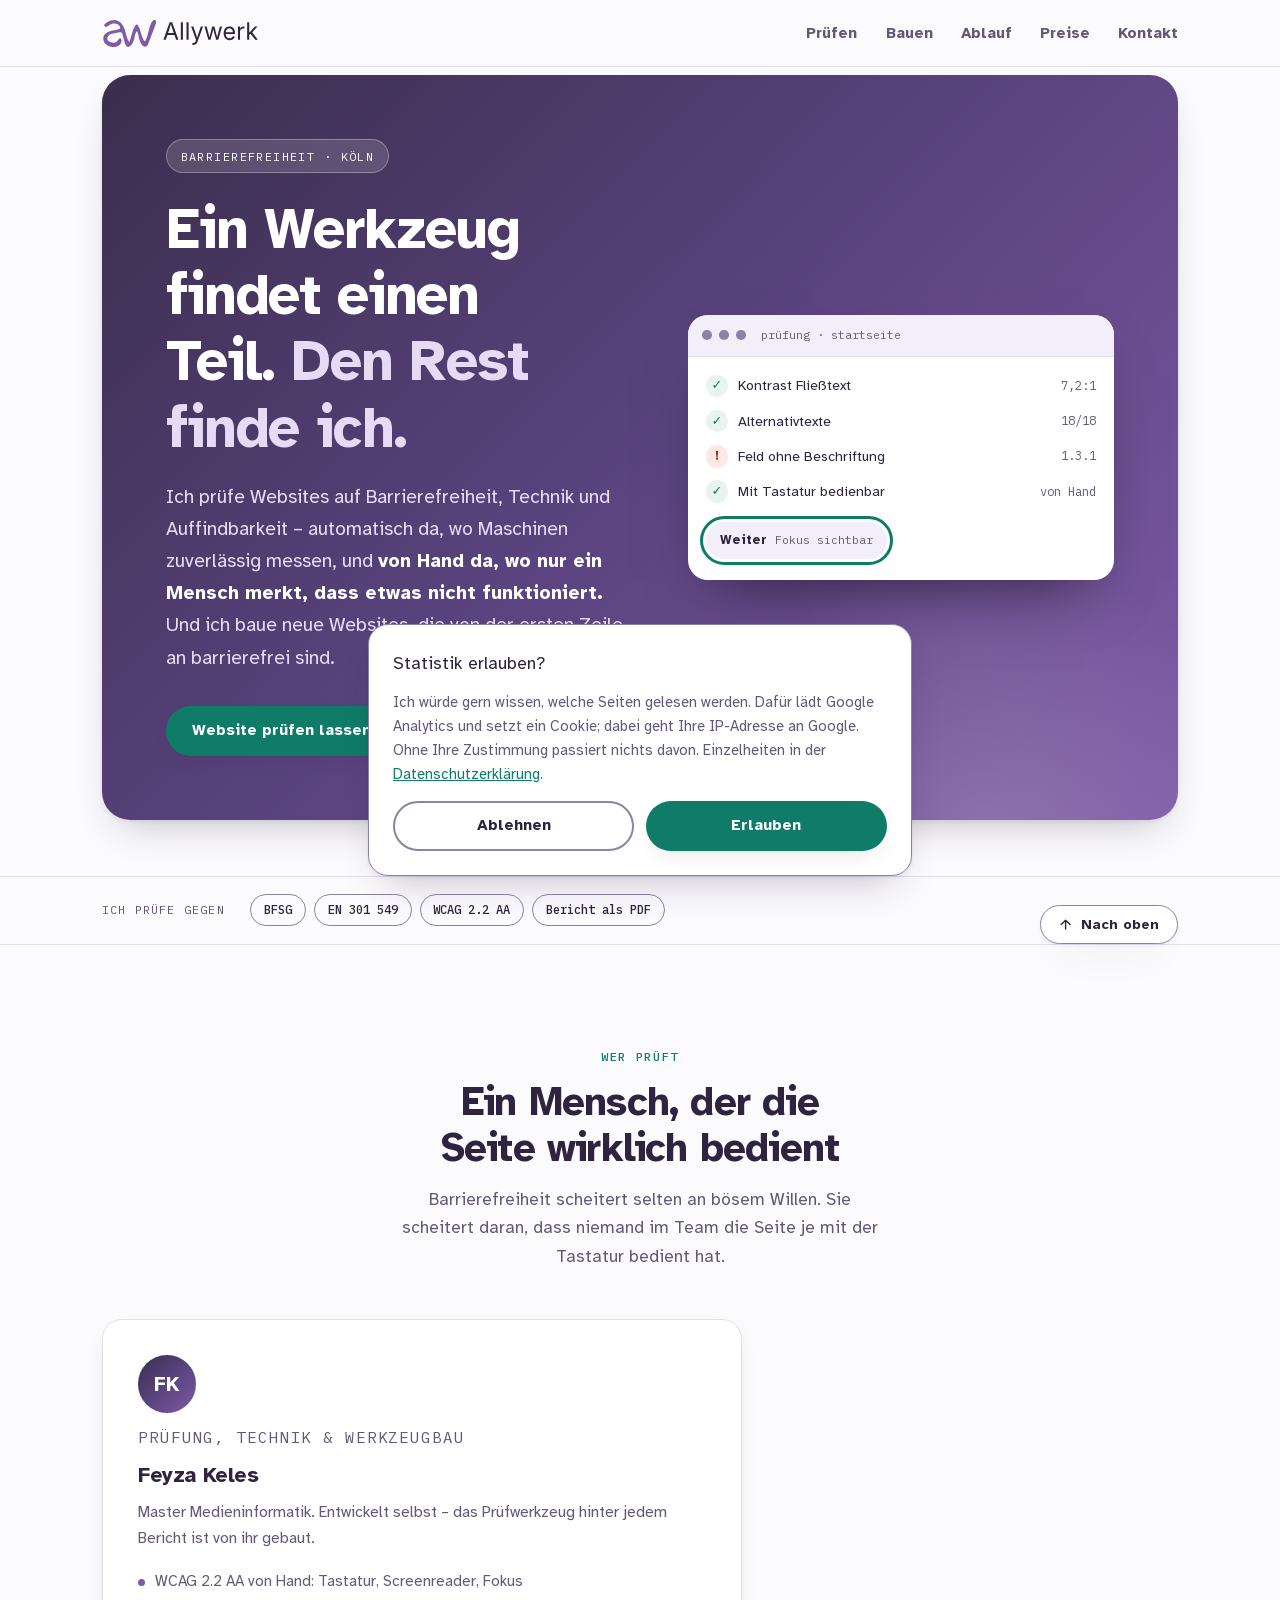
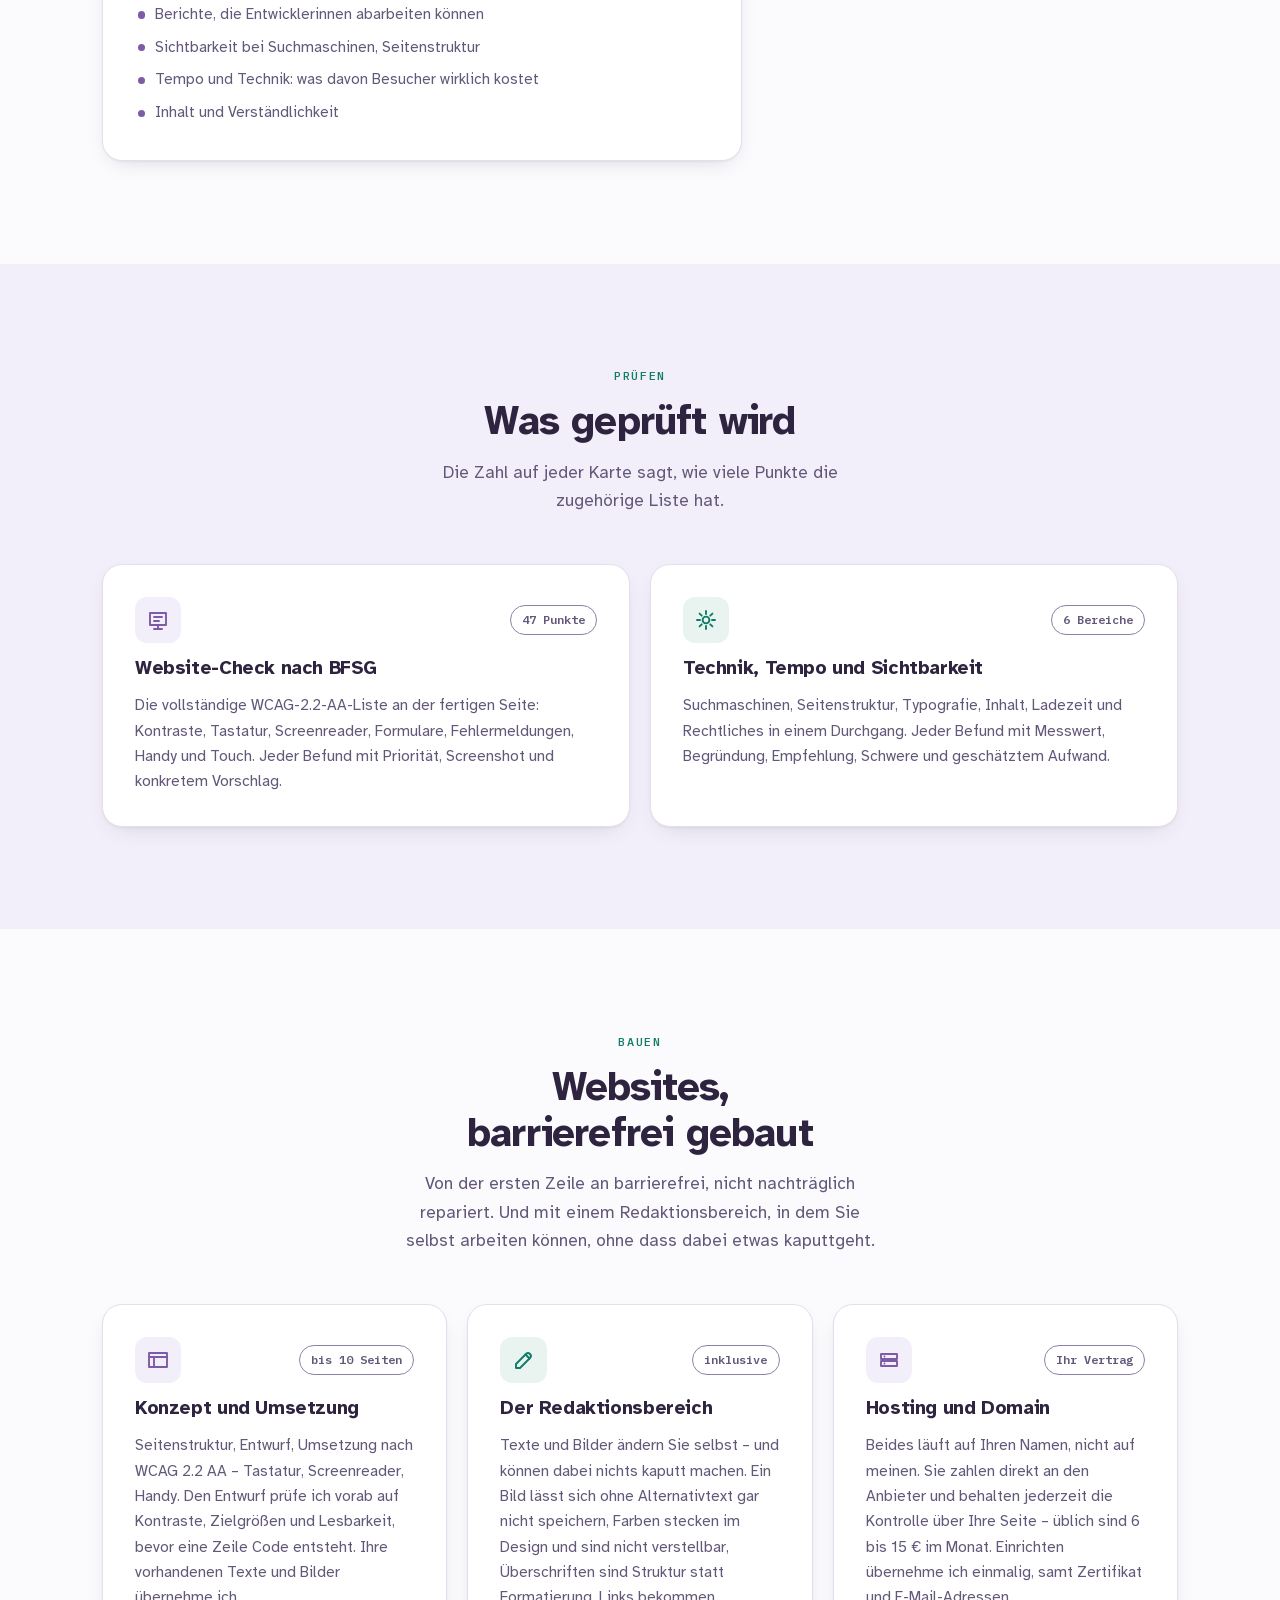
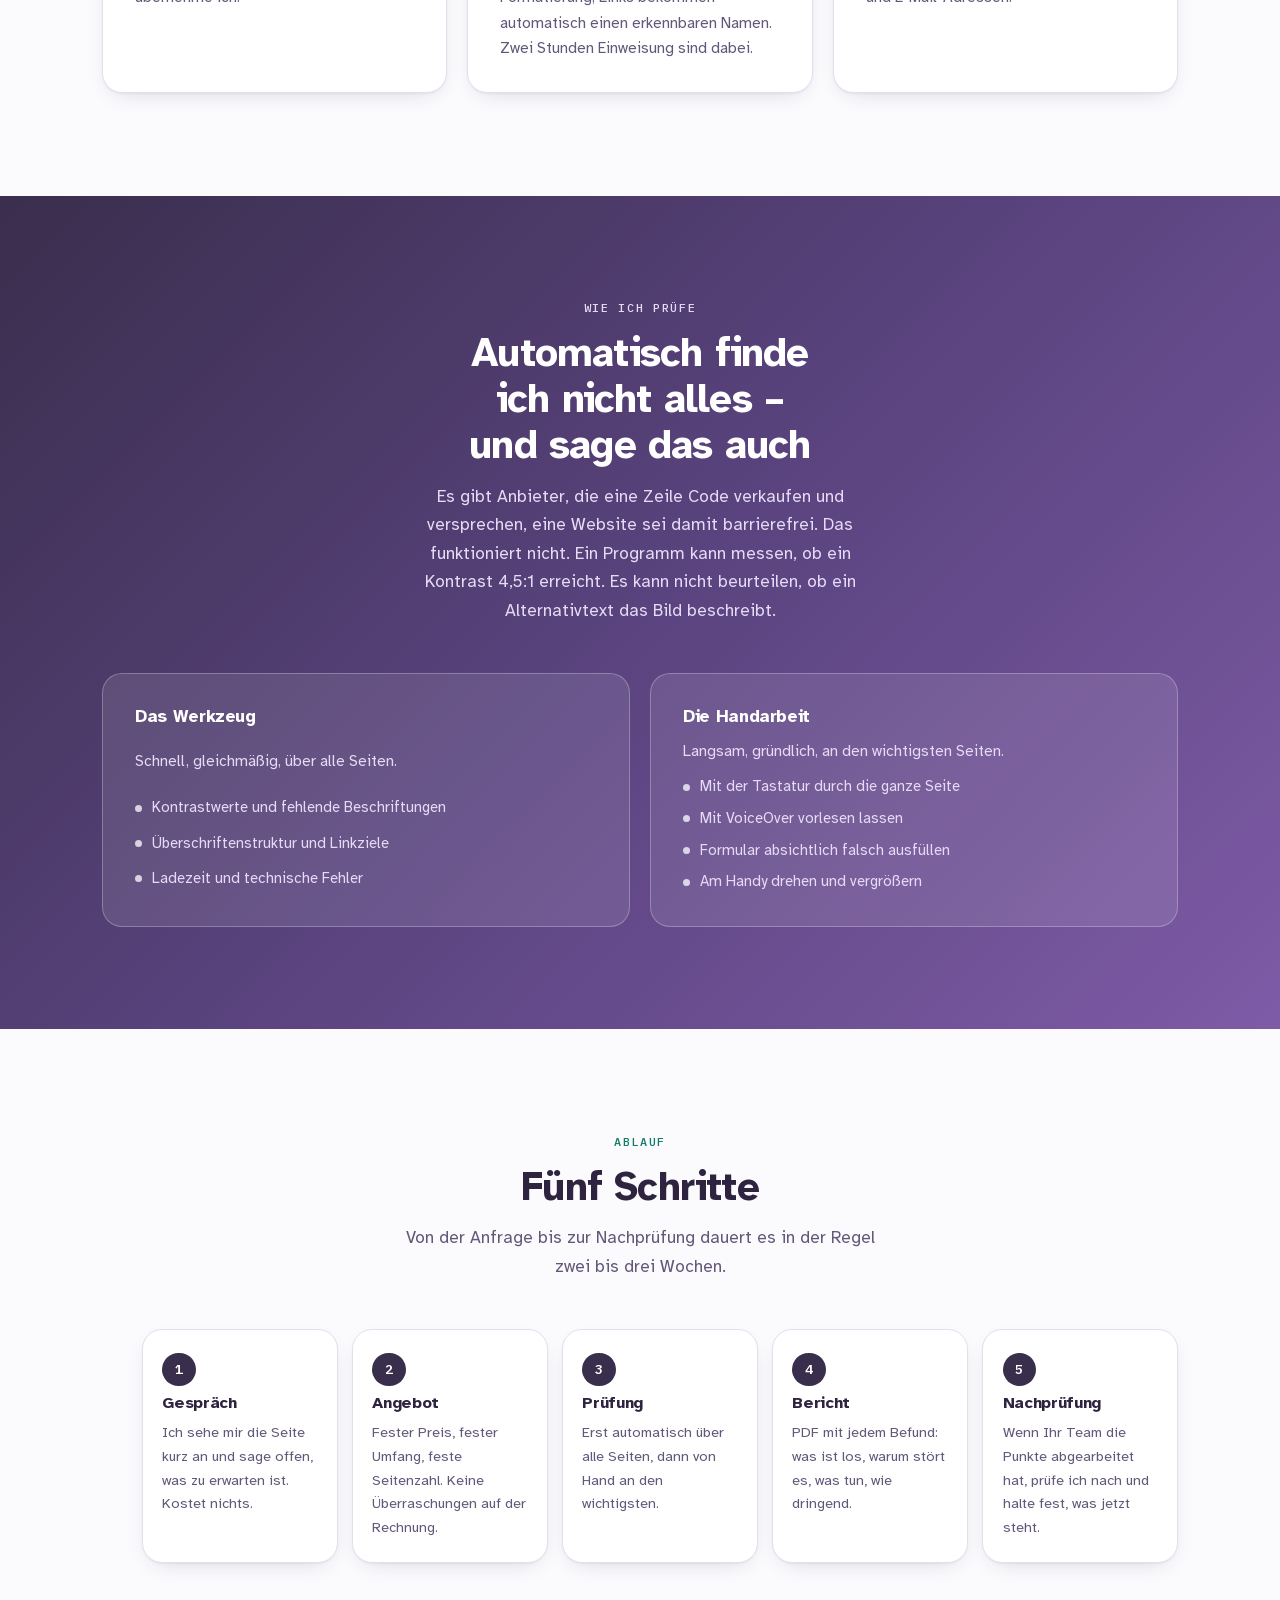
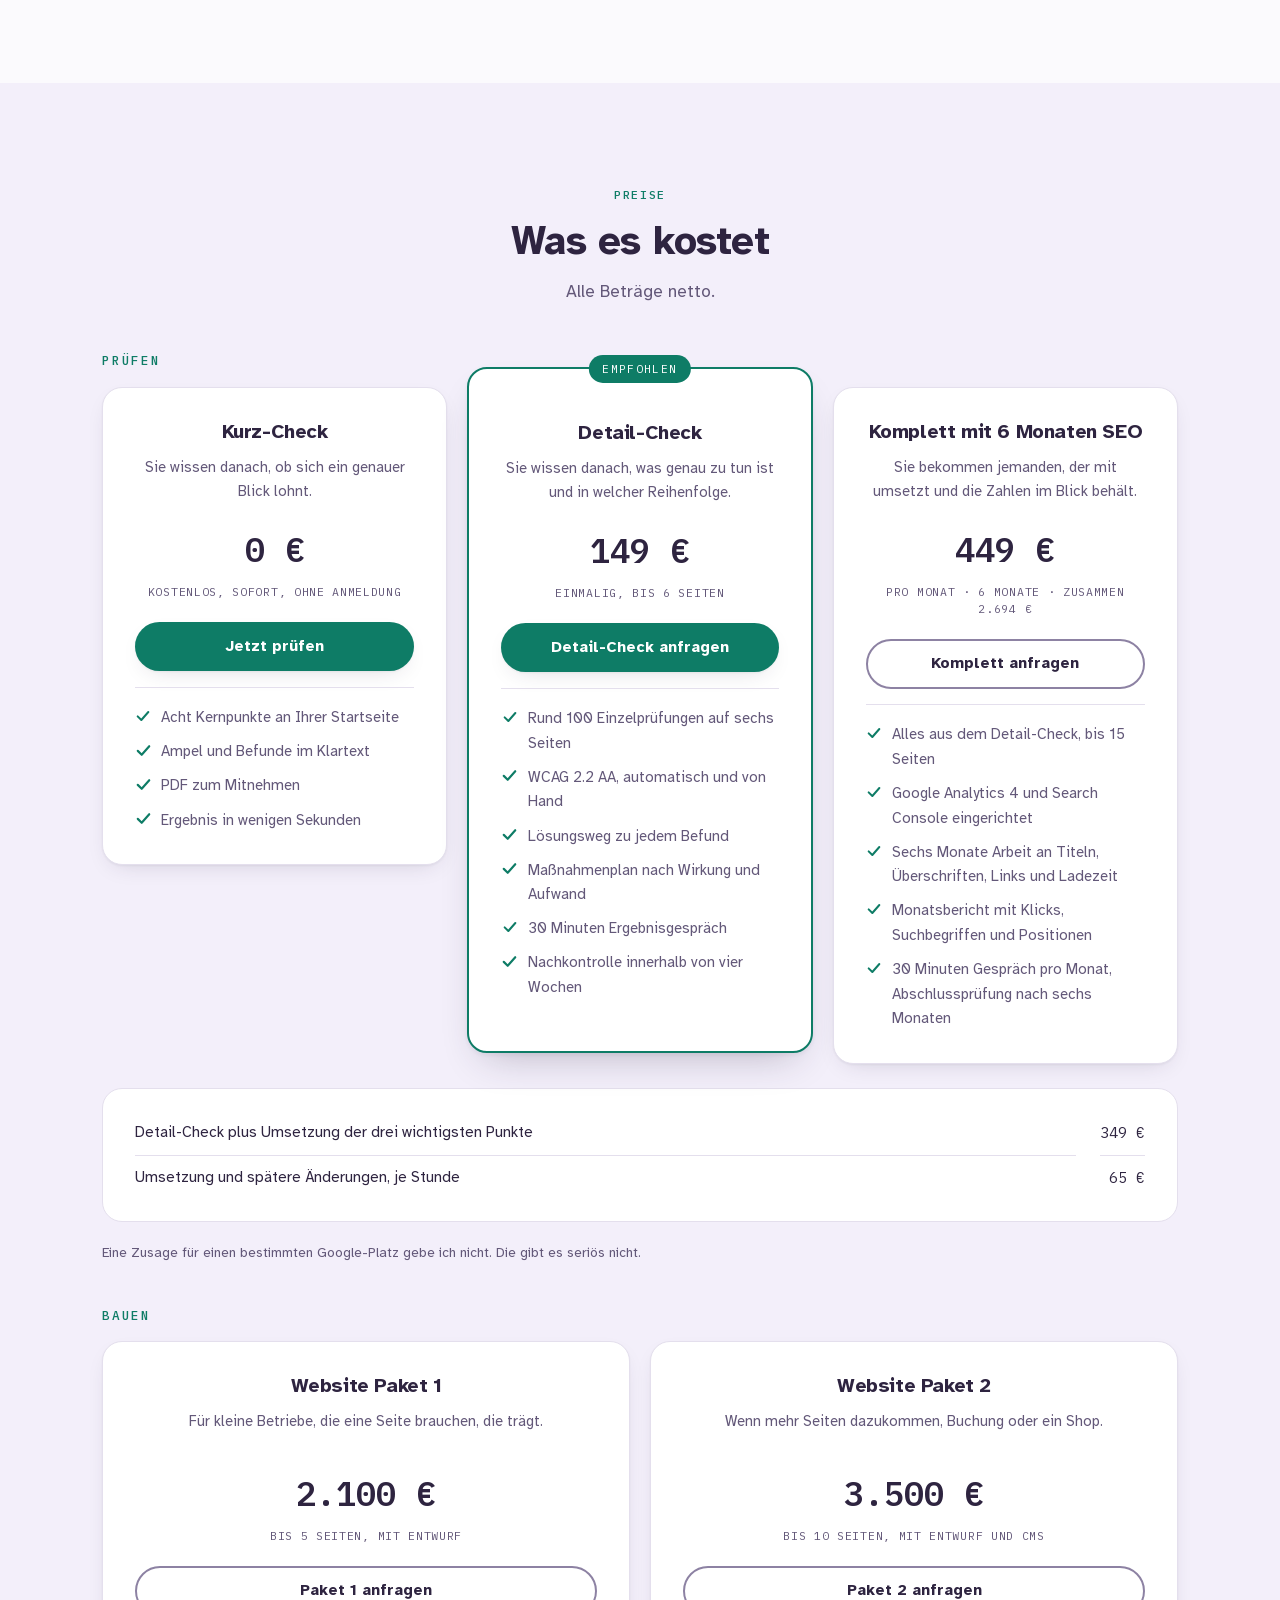
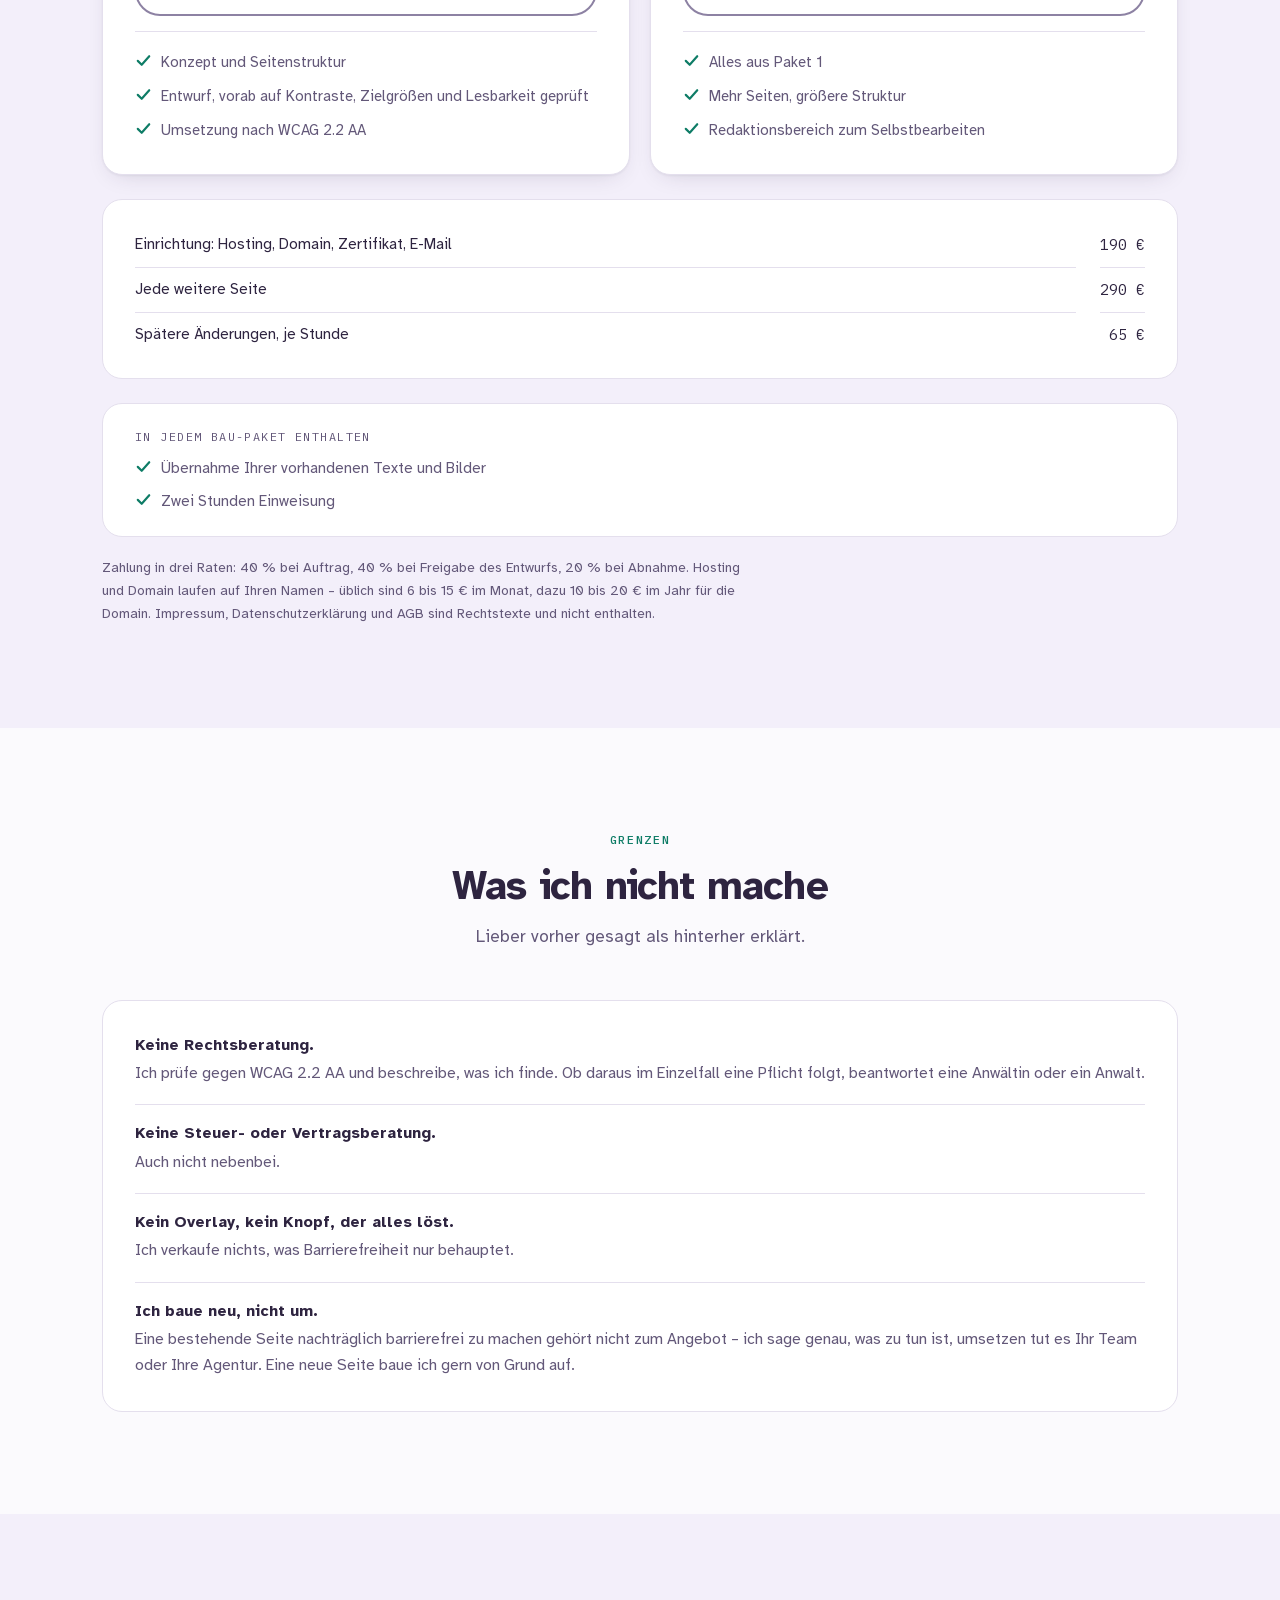
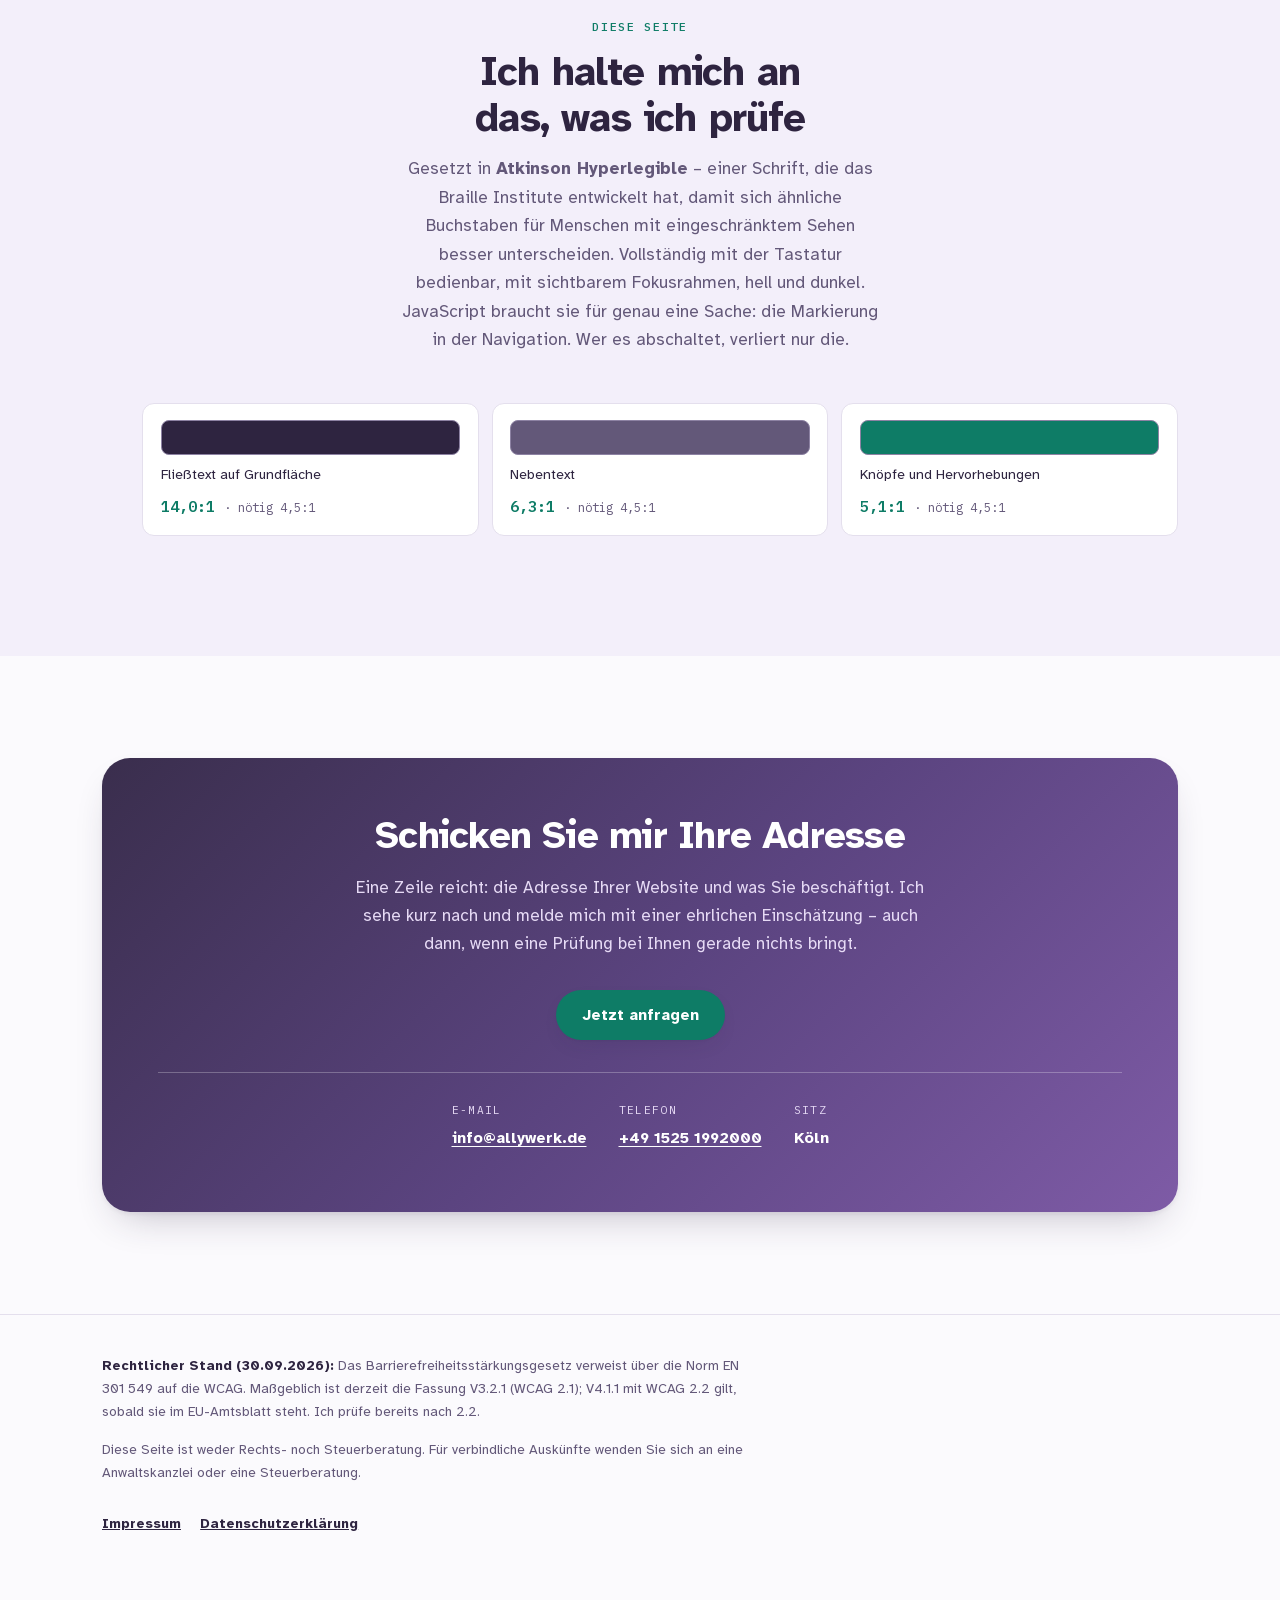
==== index.html @ 2379fcb4 "Preiskarten nach Vorlage, Kurzcheck in die Preisliste Nach Feyzas Vorlage (Storyblok): - ein Knopf i" ====
<!doctype html>
<html lang="de">
<head>
<meta charset="utf-8">
<meta name="viewport" content="width=device-width, initial-scale=1">
<title>Allywerk</title>
<meta name="description" content="Barrierefreiheit, Technik und Auffindbarkeit von Websites – automatisch gemessen und von Hand nachgesehen. Köln.">
<link rel="icon" href="img/favicon.svg">
<link rel="stylesheet" href="css/stil.css">
<!-- Kein Tracking-Schnipsel hier einfügen. Der Tag Manager läuft über
     js/statistik.js und wird erst nach Einwilligung geladen (§ 25 TDDDG).
     Fest im <head> setzt er ungefragt Cookies. Siehe README. -->
</head>
<body>
<a class="springen" href="#inhalt">Zum Inhalt springen</a>

<div class="statistik" id="statistik-banner" role="region" aria-labelledby="statistik-titel" hidden>
  <div class="statistik__kasten">
    <p class="statistik__titel" id="statistik-titel">Statistik erlauben?</p>
    <p class="statistik__text" id="statistik-text">Ich würde gern wissen, welche Seiten gelesen werden. Dafür lädt Google Analytics und setzt ein Cookie; dabei geht Ihre IP-Adresse an Google. Ohne Ihre Zustimmung passiert nichts davon. Einzelheiten in der <a href="datenschutz.html">Datenschutzerklärung</a>.</p>
    <div class="statistik__knoepfe">
      <button class="knopf knopf--rand" type="button" data-statistik="nein">Ablehnen</button>
      <button class="knopf knopf--voll" type="button" data-statistik="ja">Erlauben</button>
    </div>
  </div>
</div>

<div id="seitenanfang" tabindex="-1"></div>

<header class="kopf">
  <div class="bahn">
    <button class="menue-knopf" type="button" aria-expanded="false" aria-controls="schublade" hidden>
      <span class="menue-knopf__striche" aria-hidden="true"><span></span><span></span><span></span></span>
      <span class="nur-sr">Menü öffnen</span>
    </button>
    <a class="logo-link" href="#seitenanfang"><svg class="logo" aria-hidden="true" focusable="false" xmlns="http://www.w3.org/2000/svg" viewBox="125 112 955 168">
  <path class="lw" d="M496.35,238.07l37.47-106.62h15.24l37.96,106.62h-13.85l-21.89-63.25c-1.34-3.91-2.9-8.79-4.67-14.63-1.78-5.84-3.94-13.3-6.48-22.36h2.49c-2.49,9.16-4.65,16.71-6.48,22.65-1.82,5.94-3.34,10.72-4.54,14.35l-21.26,63.25h-13.99ZM515.19,208.3v-11.88h52.99v11.88h-52.99Z"/>
  <path class="lw" d="M614.03,131.45v106.62h-12.47v-106.62h12.47Z"/>
  <path class="lw" d="M648.38,131.45v106.62h-12.47v-106.62h12.47Z"/>
  <path class="lw" d="M669.72,267.05l3.19-11.16,1.32.36c2.54.67,4.85.85,6.93.54,2.08-.31,3.95-1.37,5.61-3.19s3.12-4.63,4.36-8.44l2.22-6.65-29.58-80.43h13.65l16.48,47.44c1.75,4.96,3.23,9.87,4.43,14.74,1.2,4.86,2.47,9.59,3.81,14.17h-4.57c1.34-4.58,2.62-9.31,3.84-14.2,1.22-4.89,2.69-9.79,4.4-14.7l16.62-47.44h13.58l-34.01,91.95c-1.57,4.25-3.45,7.74-5.65,10.48-2.19,2.74-4.75,4.77-7.65,6.08-2.91,1.31-6.19,1.97-9.84,1.97-2.22,0-4.13-.17-5.75-.5s-2.75-.67-3.39-1Z"/>
  <path class="lw" d="M768.07,238.07l-23.48-80h13.23l9.42,34.92c1.29,4.77,2.68,10.17,4.16,16.21,1.48,6.04,2.93,12.87,4.36,20.5h-2.15c1.39-7.3,2.79-13.98,4.23-20.03,1.43-6.06,2.82-11.62,4.16-16.67l9.28-34.92h13.3l9.14,34.92c1.29,4.92,2.64,10.39,4.05,16.42,1.41,6.04,2.81,12.8,4.19,20.29h-2.22c1.48-7.39,2.95-14.11,4.4-20.14,1.45-6.04,2.85-11.56,4.19-16.57l9.42-34.92h13.23l-23.48,80h-12.4l-10.04-36.21c-1.02-3.67-2.01-7.42-2.98-11.23-.97-3.82-1.92-7.73-2.84-11.74-.92-4.01-1.87-8.09-2.84-12.24h2.77c-.92,4.1-1.86,8.17-2.8,12.2-.95,4.03-1.91,7.98-2.88,11.84-.97,3.86-1.96,7.58-2.98,11.16l-10.04,36.21h-12.4Z"/>
  <path class="lw" d="M896.77,239.79c-7.48,0-13.93-1.72-19.36-5.15-5.43-3.44-9.6-8.23-12.54-14.38-2.93-6.15-4.4-13.33-4.4-21.54s1.43-15.43,4.29-21.68c2.86-6.25,6.91-11.14,12.16-14.67,5.24-3.53,11.37-5.3,18.39-5.3,4.11,0,8.16.7,12.16,2.11,3.99,1.41,7.62,3.67,10.87,6.8,3.25,3.13,5.85,7.24,7.79,12.34,1.94,5.1,2.91,11.35,2.91,18.75v5.37h-60.12v-10.88h53.4l-5.82,4.01c0-5.25-.8-9.91-2.39-13.99-1.59-4.08-3.96-7.27-7.1-9.59-3.14-2.31-7.04-3.47-11.71-3.47s-8.66,1.18-11.98,3.54c-3.32,2.36-5.87,5.44-7.62,9.23-1.75,3.79-2.63,7.86-2.63,12.2v7.23c0,5.91.99,10.94,2.98,15.06,1.98,4.13,4.77,7.25,8.35,9.37,3.58,2.12,7.72,3.19,12.43,3.19,3.05,0,5.82-.45,8.31-1.36,2.49-.91,4.64-2.28,6.44-4.12,1.8-1.83,3.19-4.11,4.16-6.83l12.05,3.43c-1.2,4.01-3.23,7.54-6.1,10.59-2.86,3.05-6.41,5.44-10.63,7.16-4.22,1.72-8.99,2.58-14.3,2.58Z"/>
  <path class="lw" d="M946.92,238.07v-80h12.05v12.31h.83c1.43-4.05,3.98-7.31,7.65-9.77,3.67-2.46,7.81-3.69,12.43-3.69.92,0,2.02.02,3.29.07,1.27.05,2.27.1,3.01.14v12.95c-.37-.1-1.29-.24-2.77-.43s-3.05-.29-4.71-.29c-3.7,0-7.01.8-9.94,2.4-2.93,1.6-5.23,3.79-6.89,6.58-1.66,2.79-2.49,6-2.49,9.62v50.09h-12.47Z"/>
  <path class="lw" d="M1002.54,238.07v-106.62h12.47v106.62h-12.47ZM1014.24,209.3v-15.96h2.29l33.11-35.28h15.45l-35.81,37.99h-1.39l-13.64,13.24ZM1051.51,238.07l-29.64-39.14,8.86-9.09,36.78,48.23h-16Z"/>
  <path class="lm" d="M138.51,152.42c-4.85-12.43,33.41-28.76,40.58-30.85,14.16-4.14,29.84-4.16,43.31,1.88,21.78,9.76,34.09,33.11,41.19,55.9,7.1,22.79,10.82,47.04,22.89,67.63.64,1.09,1.48,2.29,2.75,2.4,1.79.16,2.87-1.88,3.44-3.58,10.47-31.04,15.41-64.49,32.55-92.4,2.76-4.49,7.65-9.38,12.46-7.23,1.89.85,3.17,2.63,4.29,4.37,17.55,27.31,18.22,62.69,34.89,90.54,1.22,2.03,2.8,4.21,5.15,4.52,3.24.44,5.65-2.83,7.15-5.73,17.16-33.19,17.23-73.19,34.4-106.38,2.56-4.94,5.66-9.88,10.43-12.76,4.77-2.87,11.58-3.02,15.4,1.03,4.82,5.12,2.64,13.37.18,19.96-14.57,38.93-29.14,77.85-43.71,116.78-3.2,8.56-7.6,18.24-16.45,20.52-8.16,2.1-16.42-3.3-21.94-9.67-18.62-21.5-18.47-53.02-28.69-79.56-.58-1.49-1.41-3.18-2.99-3.49-2.04-.41-3.62,1.73-4.53,3.6-6.85,14.15-9,30.03-12.84,45.28-3.83,15.25-9.98,30.85-22.37,40.53-5.21,4.06-12.3,6.94-18.36,4.32-4.1-1.78-6.83-5.69-9-9.59-11.21-20.13-13.08-43.96-19.73-66.01-1.09-3.61-2.42-7.35-5.26-9.82-5.73-5-13.87-2.58-20.38-.84-10.39,2.78-20.86,4.15-31.39,6.12-9.17,1.72-18.45,4.61-25.49,10.74-7.03,6.13-11.32,16.13-8.55,25.03,2.75,8.83,11.47,14.45,20.21,17.5,10.83,3.78,23.63,4.49,33.08-1.99,7.15-4.9,11.26-13.06,17.14-19.44,1.2-1.3,2.54-2.57,4.23-3.06,4.72-1.39,8.84,3.77,10.03,8.54,2.87,11.54-2.5,24.11-11.5,31.88-9,7.77-21.04,11.27-32.91,12.08-18.62,1.27-38.25-4.12-51.47-17.29s-18.54-34.7-10.2-51.39c7.57-15.14,24.16-23.64,40.53-27.91,16.37-4.27,33.54-5.35,49.55-10.83,2.22-.76,4.51-1.66,6.07-3.41,3.7-4.14,1.73-10.79-1.49-15.31-6.6-9.27-17.6-15.05-28.94-16.08-11.34-1.02-22.88,2.51-32.23,9-4.27,2.97-8.16,6.56-12.86,8.8-4.7,2.24-10.61,2.89-14.89-.06-1.95-1.35-3.15-2.78-3.74-4.27Z"/>
</svg><span class="nur-sr">Allywerk – zur Startseite</span></a>
    <nav id="schublade" class="schublade" aria-label="Hauptbereiche">
      <div class="schublade__kopf">
        <span class="schublade__marke">Allywerk</span>
        <button class="schublade__zu" type="button">
          <svg viewBox="0 0 24 24" aria-hidden="true"><path d="m6 6 12 12M18 6 6 18"/></svg>
          <span class="nur-sr">Menü schließen</span>
        </button>
      </div>
      <div class="schublade__rollen">
        <ul>
          <li><a href="#leistungen"><span class="schublade__icon" aria-hidden="true"><svg viewBox="0 0 24 24"><circle cx="10.5" cy="10.5" r="6.5"/><path d="M15.2 15.2 21 21"/></svg></span>Prüfen</a></li>
          <li><a href="#bauen"><span class="schublade__icon" aria-hidden="true"><svg viewBox="0 0 24 24"><path d="M3 20h18M5 20V9l7-5 7 5v11"/><path d="M10 20v-6h4v6"/></svg></span>Bauen</a></li>
          <li><a href="#ablauf"><span class="schublade__icon" aria-hidden="true"><svg viewBox="0 0 24 24"><path d="M4 7h10M4 12h16M4 17h7"/><circle cx="18.5" cy="7" r="1.6"/><circle cx="14.5" cy="17" r="1.6"/></svg></span>Ablauf</a></li>
          <li><a href="#preise"><span class="schublade__icon" aria-hidden="true"><svg viewBox="0 0 24 24"><path d="M3.5 12.6V5a1.5 1.5 0 0 1 1.5-1.5h7.6L21 12l-8.4 8.4z"/><circle cx="8" cy="8" r="1.4"/></svg></span>Preise</a></li>
          <li><a href="#kontakt"><span class="schublade__icon" aria-hidden="true"><svg viewBox="0 0 24 24"><path d="M3.5 6.5h17v11h-17z"/><path d="m3.5 7 8.5 6 8.5-6"/></svg></span>Kontakt</a></li>
        </ul>
      </div>
    </nav>
  </div>
  <div class="schublade__schleier" hidden></div>
</header>

<main id="inhalt">

  <section class="hero">
    <div class="bahn">
      <div class="hero__tafel">
        <div class="hero__raster">
          <div>
            <p class="hero__augen">Barrierefreiheit · Köln</p>
            <h1>Ein Werkzeug findet einen Teil. <span>Den Rest finde ich.</span></h1>
            <p class="hero__lead">Ich prüfe Websites auf Barrierefreiheit, Technik und Auffindbarkeit – automatisch da, wo Maschinen zuverlässig messen, und <strong>von Hand da, wo nur ein Mensch merkt, dass etwas nicht funktioniert.</strong> Und ich baue neue Websites, die von der ersten Zeile an barrierefrei sind.</p>
            <div class="hero__knoepfe">
              <a class="knopf knopf--voll" href="#kontakt">Website prüfen lassen</a>
              <a class="knopf knopf--hell" href="#leistungen">Was ich prüfe</a>
            </div>
          </div>

          <div class="fenster" role="img" aria-label="Beispiel aus einem Prüfbericht: Kontrast 7,2 zu 1 erfüllt, Alternativtexte vollständig, Formularfeld ohne Beschriftung nicht erfüllt, Fokusrahmen sichtbar.">
            <div class="fenster__leiste" aria-hidden="true">
              <span class="fenster__punkt"></span>
              <span class="fenster__punkt"></span>
              <span class="fenster__punkt"></span>
              <span class="fenster__adresse">prüfung · startseite</span>
            </div>
            <div class="fenster__inhalt" aria-hidden="true">
              <p class="zeile zeile--ok"><span class="zeile__symbol">✓</span> Kontrast Fließtext <span class="zeile__wert">7,2:1</span></p>
              <p class="zeile zeile--ok"><span class="zeile__symbol">✓</span> Alternativtexte <span class="zeile__wert">18/18</span></p>
              <p class="zeile zeile--fehler"><span class="zeile__symbol">!</span> Feld ohne Beschriftung <span class="zeile__wert">1.3.1</span></p>
              <p class="zeile zeile--ok"><span class="zeile__symbol">✓</span> Mit Tastatur bedienbar <span class="zeile__wert">von Hand</span></p>
              <span class="fokusprobe">Weiter <small>Fokus sichtbar</small></span>
            </div>
          </div>
        </div>
      </div>
    </div>
  </section>

  <div class="normen">
    <div class="bahn">
      <p>Ich prüfe gegen</p>
      <ul>
        <li>BFSG</li>
        <li>EN 301 549</li>
        <li>WCAG 2.2 AA</li>
        <li>Bericht als PDF</li>
      </ul>
    </div>
  </div>

  <div class="spaet">

  <section class="abschnitt" aria-labelledby="t-wir">
    <div class="bahn">
      <div class="kopfzeile kopfzeile--mitte">
        <span class="augenbraue">Wer prüft</span>
        <h2 id="t-wir">Ein Mensch, der die Seite wirklich bedient</h2>
        <p>Barrierefreiheit scheitert selten an bösem Willen. Sie scheitert daran, dass niemand im Team die Seite je mit der Tastatur bedient hat.</p>
      </div>
      <div class="personen personen--eine">
        <article class="person">
          <span class="person__kreis" aria-hidden="true">FK</span>
          <p class="person__rolle">Prüfung, Technik &amp; Werkzeugbau</p>
          <h3>Feyza Keles</h3>
          <p>Master Medieninformatik. Entwickelt selbst – das Prüfwerkzeug hinter jedem Bericht ist von ihr gebaut.</p>
          <ul>
            <li>WCAG 2.2 AA von Hand: Tastatur, Screenreader, Fokus</li>
            <li>Berichte, die Entwicklerinnen abarbeiten können</li>
            <li>Sichtbarkeit bei Suchmaschinen, Seitenstruktur</li>
            <li>Tempo und Technik: was davon Besucher wirklich kostet</li>
            <li>Inhalt und Verständlichkeit</li>
          </ul>
        </article>
      </div>
    </div>
  </section>

  <section class="abschnitt abschnitt--tint" id="leistungen" aria-labelledby="t-leistungen">
    <div class="bahn">
      <div class="kopfzeile kopfzeile--mitte">
        <span class="augenbraue">Prüfen</span>
        <h2 id="t-leistungen">Was geprüft wird</h2>
        <p>Die Zahl auf jeder Karte sagt, wie viele Punkte die zugehörige Liste hat.</p>
      </div>
      <div class="leistungen leistungen--zwei">

        <article class="leistung">
          <div class="leistung__kopf">
            <span class="leistung__icon" aria-hidden="true"><svg viewBox="0 0 24 24"><path d="M4 5h16v12H4z"/><path d="M8 21h8M12 17v4"/><path d="M8 9h8M8 13h5"/></svg></span>
            <span class="leistung__zahl">47 Punkte</span>
          </div>
          <h3>Website-Check nach BFSG</h3>
          <p>Die vollständige WCAG-2.2-AA-Liste an der fertigen Seite: Kontraste, Tastatur, Screenreader, Formulare, Fehlermeldungen, Handy und Touch. Jeder Befund mit Priorität, Screenshot und konkretem Vorschlag.</p>
        </article>

        <article class="leistung leistung--mint">
          <div class="leistung__kopf">
            <span class="leistung__icon" aria-hidden="true"><svg viewBox="0 0 24 24"><path d="M12 3v3M12 18v3M3 12h3M18 12h3M5.6 5.6l2.1 2.1M16.3 16.3l2.1 2.1M18.4 5.6l-2.1 2.1M7.7 16.3l-2.1 2.1"/><circle cx="12" cy="12" r="3.4"/></svg></span>
            <span class="leistung__zahl">6 Bereiche</span>
          </div>
          <h3>Technik, Tempo und Sichtbarkeit</h3>
          <p>Suchmaschinen, Seitenstruktur, Typografie, Inhalt, Ladezeit und Rechtliches in einem Durchgang. Jeder Befund mit Messwert, Begründung, Empfehlung, Schwere und geschätztem Aufwand.</p>
        </article>

      </div>
    </div>
  </section>

  <section class="abschnitt" id="bauen" aria-labelledby="t-bauen">
    <div class="bahn">
      <div class="kopfzeile kopfzeile--mitte">
        <span class="augenbraue">Bauen</span>
        <h2 id="t-bauen">Websites, barrierefrei gebaut</h2>
        <p>Von der ersten Zeile an barrierefrei, nicht nachträglich repariert. Und mit einem Redaktionsbereich, in dem Sie selbst arbeiten können, ohne dass dabei etwas kaputtgeht.</p>
      </div>
      <div class="leistungen">

        <article class="leistung">
          <div class="leistung__kopf">
            <span class="leistung__icon" aria-hidden="true"><svg viewBox="0 0 24 24"><path d="M3 5h18v14H3z"/><path d="M3 9h18M8 9v10"/></svg></span>
            <span class="leistung__zahl">bis 10 Seiten</span>
          </div>
          <h3>Konzept und Umsetzung</h3>
          <p>Seitenstruktur, Entwurf, Umsetzung nach WCAG 2.2 AA – Tastatur, Screenreader, Handy. Den Entwurf prüfe ich vorab auf Kontraste, Zielgrößen und Lesbarkeit, bevor eine Zeile Code entsteht. Ihre vorhandenen Texte und Bilder übernehme ich.</p>
        </article>

        <article class="leistung leistung--mint">
          <div class="leistung__kopf">
            <span class="leistung__icon" aria-hidden="true"><svg viewBox="0 0 24 24"><path d="M4 20h4l10-10a2.8 2.8 0 0 0-4-4L4 16z"/><path d="M13.5 6.5l4 4"/></svg></span>
            <span class="leistung__zahl">inklusive</span>
          </div>
          <h3>Der Redaktionsbereich</h3>
          <p>Texte und Bilder ändern Sie selbst – und können dabei nichts kaputt machen. Ein Bild lässt sich ohne Alternativtext gar nicht speichern, Farben stecken im Design und sind nicht verstellbar, Überschriften sind Struktur statt Formatierung, Links bekommen automatisch einen erkennbaren Namen. Zwei Stunden Einweisung sind dabei.</p>
        </article>

        <article class="leistung">
          <div class="leistung__kopf">
            <span class="leistung__icon" aria-hidden="true"><svg viewBox="0 0 24 24"><path d="M4 6h16v5H4zM4 13h16v5H4z"/><path d="M7.5 8.5h.01M7.5 15.5h.01"/></svg></span>
            <span class="leistung__zahl">Ihr Vertrag</span>
          </div>
          <h3>Hosting und Domain</h3>
          <p>Beides läuft auf Ihren Namen, nicht auf meinen. Sie zahlen direkt an den Anbieter und behalten jederzeit die Kontrolle über Ihre Seite – üblich sind 6 bis 15 € im Monat. Einrichten übernehme ich einmalig, samt Zertifikat und E-Mail-Adressen.</p>
        </article>

      </div>
    </div>
  </section>

  <section class="band" aria-labelledby="t-wie">
    <div class="bahn">
      <div class="kopfzeile kopfzeile--mitte">
        <span class="augenbraue">Wie ich prüfe</span>
        <h2 id="t-wie">Automatisch finde ich nicht alles – und sage das auch</h2>
        <p>Es gibt Anbieter, die eine Zeile Code verkaufen und versprechen, eine Website sei damit barrierefrei. Das funktioniert nicht. Ein Programm kann messen, ob ein Kontrast 4,5:1 erreicht. Es kann nicht beurteilen, ob ein Alternativtext das Bild beschreibt.</p>
      </div>
      <div class="gegenueber">
        <article class="halbe">
          <h3>Das Werkzeug</h3>
          <p>Schnell, gleichmäßig, über alle Seiten.</p>
          <ul>
            <li>Kontrastwerte und fehlende Beschriftungen</li>
            <li>Überschriftenstruktur und Linkziele</li>
            <li>Ladezeit und technische Fehler</li>
          </ul>
        </article>
        <article class="halbe">
          <h3>Die Handarbeit</h3>
          <p>Langsam, gründlich, an den wichtigsten Seiten.</p>
          <ul>
            <li>Mit der Tastatur durch die ganze Seite</li>
            <li>Mit VoiceOver vorlesen lassen</li>
            <li>Formular absichtlich falsch ausfüllen</li>
            <li>Am Handy drehen und vergrößern</li>
          </ul>
        </article>
      </div>
    </div>
  </section>

  <section class="abschnitt" id="ablauf" aria-labelledby="t-ablauf">
    <div class="bahn">
      <div class="kopfzeile kopfzeile--mitte">
        <span class="augenbraue">Ablauf</span>
        <h2 id="t-ablauf">Fünf Schritte</h2>
        <p>Von der Anfrage bis zur Nachprüfung dauert es in der Regel zwei bis drei Wochen.</p>
      </div>
      <ol class="ablauf">
        <li class="schritt"><h3>Gespräch</h3><p>Ich sehe mir die Seite kurz an und sage offen, was zu erwarten ist. Kostet nichts.</p></li>
        <li class="schritt"><h3>Angebot</h3><p>Fester Preis, fester Umfang, feste Seitenzahl. Keine Überraschungen auf der Rechnung.</p></li>
        <li class="schritt"><h3>Prüfung</h3><p>Erst automatisch über alle Seiten, dann von Hand an den wichtigsten.</p></li>
        <li class="schritt"><h3>Bericht</h3><p>PDF mit jedem Befund: was ist los, warum stört es, was tun, wie dringend.</p></li>
        <li class="schritt"><h3>Nachprüfung</h3><p>Wenn Ihr Team die Punkte abgearbeitet hat, prüfe ich nach und halte fest, was jetzt steht.</p></li>
      </ol>
    </div>
  </section>

  <section class="abschnitt abschnitt--tint" id="preise" aria-labelledby="t-preise">
    <div class="bahn">
      <div class="kopfzeile kopfzeile--mitte">
        <span class="augenbraue">Preise</span>
        <h2 id="t-preise">Was es kostet</h2>
        <p>Alle Beträge netto.</p>
      </div>

      <h3 class="preisgruppe">Prüfen</h3>

      <div class="pakete pakete--drei">
        <article class="paket">
          <h4>Kurz-Check</h4>
          <p class="paket__fuer">Sie wissen danach, ob sich ein genauer Blick lohnt.</p>
          <p class="paket__preis">0 €<small>kostenlos, sofort, ohne Anmeldung</small></p>
          <a class="knopf knopf--voll paket__knopf" href="check/">Jetzt prüfen</a>
          <ul>
            <li>Acht Kernpunkte an Ihrer Startseite</li>
            <li>Ampel und Befunde im Klartext</li>
            <li>PDF zum Mitnehmen</li>
            <li>Ergebnis in wenigen Sekunden</li>
          </ul>
        </article>

        <article class="paket paket--betont">
          <p class="paket__marke">Empfohlen</p>
          <h4>Detail-Check</h4>
          <p class="paket__fuer">Sie wissen danach, was genau zu tun ist und in welcher Reihenfolge.</p>
          <p class="paket__preis">149 €<small>einmalig, bis 6 Seiten</small></p>
          <a class="knopf knopf--voll paket__knopf" href="mailto:info@allywerk.de?subject=Detail-Check%20anfragen">Detail-Check anfragen</a>
          <ul>
            <li>Rund 100 Einzelprüfungen auf sechs Seiten</li>
            <li>WCAG 2.2 AA, automatisch und von Hand</li>
            <li>Lösungsweg zu jedem Befund</li>
            <li>Maßnahmenplan nach Wirkung und Aufwand</li>
            <li>30 Minuten Ergebnisgespräch</li>
            <li>Nachkontrolle innerhalb von vier Wochen</li>
          </ul>
        </article>

        <article class="paket">
          <h4>Komplett mit 6 Monaten SEO</h4>
          <p class="paket__fuer">Sie bekommen jemanden, der mit umsetzt und die Zahlen im Blick behält.</p>
          <p class="paket__preis">449 €<small>pro Monat · 6 Monate · zusammen 2.694&nbsp;€</small></p>
          <a class="knopf knopf--rand paket__knopf" href="mailto:info@allywerk.de?subject=Komplett%20mit%20SEO%20anfragen">Komplett anfragen</a>
          <ul>
            <li>Alles aus dem Detail-Check, bis 15 Seiten</li>
            <li>Google Analytics 4 und Search Console eingerichtet</li>
            <li>Sechs Monate Arbeit an Titeln, Überschriften, Links und Ladezeit</li>
            <li>Monatsbericht mit Klicks, Suchbegriffen und Positionen</li>
            <li>30 Minuten Gespräch pro Monat, Abschlussprüfung nach sechs Monaten</li>
          </ul>
        </article>
      </div>

      <div class="weitere">
        <dl>
          <dt>Detail-Check plus Umsetzung der drei wichtigsten Punkte</dt><dd>349 €</dd>
          <dt>Umsetzung und spätere Änderungen, je Stunde</dt><dd>65 €</dd>
        </dl>
      </div>

      <p class="preishinweis">Eine Zusage für einen bestimmten Google-Platz gebe ich nicht. Die gibt es seriös nicht.</p>

      <h3 class="preisgruppe">Bauen</h3>

      <div class="pakete">
        <article class="paket">
          <h4>Website Paket 1</h4>
          <p class="paket__fuer">Für kleine Betriebe, die eine Seite brauchen, die trägt.</p>
          <p class="paket__preis">2.100 €<small>bis 5 Seiten, mit Entwurf</small></p>
          <a class="knopf knopf--rand paket__knopf" href="mailto:info@allywerk.de?subject=Website%20Paket%201%20anfragen">Paket 1 anfragen</a>
          <ul>
            <li>Konzept und Seitenstruktur</li>
            <li>Entwurf, vorab auf Kontraste, Zielgrößen und Lesbarkeit geprüft</li>
            <li>Umsetzung nach WCAG 2.2 AA</li>
          </ul>
        </article>

        <article class="paket">
          <h4>Website Paket 2</h4>
          <p class="paket__fuer">Wenn mehr Seiten dazukommen, Buchung oder ein Shop.</p>
          <p class="paket__preis">3.500 €<small>bis 10 Seiten, mit Entwurf und CMS</small></p>
          <a class="knopf knopf--rand paket__knopf" href="mailto:info@allywerk.de?subject=Website%20Paket%202%20anfragen">Paket 2 anfragen</a>
          <ul>
            <li>Alles aus Paket 1</li>
            <li>Mehr Seiten, größere Struktur</li>
            <li>Redaktionsbereich zum Selbstbearbeiten</li>
          </ul>
        </article>
      </div>

      <div class="weitere">
        <dl>
          <dt>Einrichtung: Hosting, Domain, Zertifikat, E-Mail</dt><dd>190 €</dd>
          <dt>Jede weitere Seite</dt><dd>290 €</dd>
          <dt>Spätere Änderungen, je Stunde</dt><dd>65 €</dd>
        </dl>
      </div>

      <div class="weitere">
        <p class="weitere__titel">In jedem Bau-Paket enthalten</p>
        <ul class="enthalten">
          <li>Übernahme Ihrer vorhandenen Texte und Bilder</li>
          <li>Zwei Stunden Einweisung</li>
        </ul>
      </div>

      <p class="preishinweis">Zahlung in drei Raten: 40 % bei Auftrag, 40 % bei Freigabe des Entwurfs, 20 % bei Abnahme. Hosting und Domain laufen auf Ihren Namen – üblich sind 6 bis 15 € im Monat, dazu 10 bis 20 € im Jahr für die Domain. Impressum, Datenschutzerklärung und AGB sind Rechtstexte und nicht enthalten.</p>
    </div>
  </section>

  <section class="abschnitt" aria-labelledby="t-grenzen">
    <div class="bahn">
      <div class="kopfzeile kopfzeile--mitte">
        <span class="augenbraue">Grenzen</span>
        <h2 id="t-grenzen">Was ich nicht mache</h2>
        <p>Lieber vorher gesagt als hinterher erklärt.</p>
      </div>
      <ul class="grenzen">
        <li><strong>Keine Rechtsberatung.</strong> Ich prüfe gegen WCAG 2.2 AA und beschreibe, was ich finde. Ob daraus im Einzelfall eine Pflicht folgt, beantwortet eine Anwältin oder ein Anwalt.</li>
        <li><strong>Keine Steuer- oder Vertragsberatung.</strong> Auch nicht nebenbei.</li>
        <li><strong>Kein Overlay, kein Knopf, der alles löst.</strong> Ich verkaufe nichts, was Barrierefreiheit nur behauptet.</li>
        <li><strong>Ich baue neu, nicht um.</strong> Eine bestehende Seite nachträglich barrierefrei zu machen gehört nicht zum Angebot – ich sage genau, was zu tun ist, umsetzen tut es Ihr Team oder Ihre Agentur. Eine neue Seite baue ich gern von Grund auf.</li>
      </ul>
    </div>
  </section>

  <section class="abschnitt abschnitt--tint" aria-labelledby="t-selbst">
    <div class="bahn">
      <div class="kopfzeile kopfzeile--mitte">
        <span class="augenbraue">Diese Seite</span>
        <h2 id="t-selbst">Ich halte mich an das, was ich prüfe</h2>
        <p>Gesetzt in <strong>Atkinson Hyperlegible</strong> – einer Schrift, die das Braille Institute entwickelt hat, damit sich ähnliche Buchstaben für Menschen mit eingeschränktem Sehen besser unterscheiden. Vollständig mit der Tastatur bedienbar, mit sichtbarem Fokusrahmen, hell und dunkel. JavaScript braucht sie für genau eine Sache: die Markierung in der Navigation. Wer es abschaltet, verliert nur die.</p>
      </div>
      <ul class="belege">
        <li class="beleg">
          <span class="beleg__farbe" style="background:#2e2440" aria-hidden="true"></span>
          <span class="beleg__name">Fließtext auf Grundfläche</span>
          <span class="beleg__wert">14,0:1 <span>· nötig 4,5:1</span></span>
        </li>
        <li class="beleg">
          <span class="beleg__farbe" style="background:#635879" aria-hidden="true"></span>
          <span class="beleg__name">Nebentext</span>
          <span class="beleg__wert">6,3:1 <span>· nötig 4,5:1</span></span>
        </li>
        <li class="beleg">
          <span class="beleg__farbe" style="background:#0e7c66" aria-hidden="true"></span>
          <span class="beleg__name">Knöpfe und Hervorhebungen</span>
          <span class="beleg__wert">5,1:1 <span>· nötig 4,5:1</span></span>
        </li>
      </ul>
    </div>
  </section>

  <section class="schluss" id="kontakt" aria-labelledby="t-kontakt">
    <div class="bahn">
      <div class="schluss__tafel">
        <h2 id="t-kontakt">Schicken Sie mir Ihre Adresse</h2>
        <p>Eine Zeile reicht: die Adresse Ihrer Website und was Sie beschäftigt. Ich sehe kurz nach und melde mich mit einer ehrlichen Einschätzung – auch dann, wenn eine Prüfung bei Ihnen gerade nichts bringt.</p>
        <a class="knopf knopf--voll" href="mailto:info@allywerk.de?subject=Anfrage%20%C3%BCber%20allywerk.de">Jetzt anfragen</a>
        <ul class="kontaktliste">
          <li><span>E-Mail</span><b><a href="mailto:info@allywerk.de">info@allywerk.de</a></b></li>
          <li><span>Telefon</span><b><a href="tel:+4915251992000">+49 1525 1992000</a></b></li>
          <li><span>Sitz</span><b>Köln</b></li>
        </ul>
      </div>
    </div>
  </section>


  <div class="nach-oben">
    <a href="#seitenanfang">
      <svg viewBox="0 0 24 24" aria-hidden="true"><path d="M12 19V5M5 12l7-7 7 7"/></svg>
      <span>Nach oben</span>
    </a>
  </div>

  </div>

</main>

<footer>
  <div class="bahn">
    <p><strong>Rechtlicher Stand (30.09.2026):</strong> Das Barrierefreiheitsstärkungsgesetz verweist über die Norm EN 301 549 auf die WCAG. Maßgeblich ist derzeit die Fassung V3.2.1 (WCAG 2.1); V4.1.1 mit WCAG 2.2 gilt, sobald sie im EU-Amtsblatt steht. Ich prüfe bereits nach 2.2.</p>
    <p>Diese Seite ist weder Rechts- noch Steuerberatung. Für verbindliche Auskünfte wenden Sie sich an eine Anwaltskanzlei oder eine Steuerberatung.</p>
    <nav class="fussnav" aria-label="Rechtliches">
      <a href="impressum.html">Impressum</a>
      <a href="datenschutz.html">Datenschutzerklärung</a>
      <button type="button" id="statistik-aendern" hidden>Statistik-Einstellung ändern</button>
    </nav>
  </div>
</footer>

<script src="js/navigation.js" defer></script>
<script src="js/statistik.js" defer></script>
</body>
</html>
---- css/stil.css ----
/* ---------- Schriften ----------
   Mitgeliefert, nicht von fremden Servern geladen. Atkinson Hyperlegible und
   IBM Plex Mono stehen beide unter der SIL Open Font License 1.1.
   Nur die Schnitte, die diese Seite wirklich benutzt: kein Kursiv,
   Untermengen latin und latin-ext. Zusammen rund 90 KB.
   Wer eine Schriftstärke ergänzt, lädt hier auch die Datei dazu. */

@font-face{
  font-family:'Atkinson Hyperlegible';font-style:normal;font-weight:400;font-display:swap;
  src:url('../fonts/atkinson-400-latin-ext.woff2') format('woff2');
  unicode-range:U+0100-02BA, U+02BD-02C5, U+02C7-02CC, U+02CE-02D7, U+02DD-02FF, U+0304, U+0308, U+0329, U+1D00-1DBF, U+1E00-1E9F, U+1EF2-1EFF, U+2020, U+20A0-20AB, U+20AD-20C4, U+2113, U+2C60-2C7F, U+A720-A7FF;
}
@font-face{
  font-family:'Atkinson Hyperlegible';font-style:normal;font-weight:400;font-display:swap;
  src:url('../fonts/atkinson-400-latin.woff2') format('woff2');
  unicode-range:U+0000-00FF, U+0131, U+0152-0153, U+02BB-02BC, U+02C6, U+02DA, U+02DC, U+0304, U+0308, U+0329, U+2000-206F, U+20AC, U+2122, U+2191, U+2193, U+2212, U+2215, U+FEFF, U+FFFD;
}
@font-face{
  font-family:'Atkinson Hyperlegible';font-style:normal;font-weight:700;font-display:swap;
  src:url('../fonts/atkinson-700-latin-ext.woff2') format('woff2');
  unicode-range:U+0100-02BA, U+02BD-02C5, U+02C7-02CC, U+02CE-02D7, U+02DD-02FF, U+0304, U+0308, U+0329, U+1D00-1DBF, U+1E00-1E9F, U+1EF2-1EFF, U+2020, U+20A0-20AB, U+20AD-20C4, U+2113, U+2C60-2C7F, U+A720-A7FF;
}
@font-face{
  font-family:'Atkinson Hyperlegible';font-style:normal;font-weight:700;font-display:swap;
  src:url('../fonts/atkinson-700-latin.woff2') format('woff2');
  unicode-range:U+0000-00FF, U+0131, U+0152-0153, U+02BB-02BC, U+02C6, U+02DA, U+02DC, U+0304, U+0308, U+0329, U+2000-206F, U+20AC, U+2122, U+2191, U+2193, U+2212, U+2215, U+FEFF, U+FFFD;
}
@font-face{
  font-family:'IBM Plex Mono';font-style:normal;font-weight:400;font-display:swap;
  src:url('../fonts/plexmono-400-latin-ext.woff2') format('woff2');
  unicode-range:U+0100-02BA, U+02BD-02C5, U+02C7-02CC, U+02CE-02D7, U+02DD-02FF, U+0304, U+0308, U+0329, U+1D00-1DBF, U+1E00-1E9F, U+1EF2-1EFF, U+2020, U+20A0-20AB, U+20AD-20C4, U+2113, U+2C60-2C7F, U+A720-A7FF;
}
@font-face{
  font-family:'IBM Plex Mono';font-style:normal;font-weight:400;font-display:swap;
  src:url('../fonts/plexmono-400-latin.woff2') format('woff2');
  unicode-range:U+0000-00FF, U+0131, U+0152-0153, U+02BB-02BC, U+02C6, U+02DA, U+02DC, U+0304, U+0308, U+0329, U+2000-206F, U+20AC, U+2122, U+2191, U+2193, U+2212, U+2215, U+FEFF, U+FFFD;
}
@font-face{
  font-family:'IBM Plex Mono';font-style:normal;font-weight:500;font-display:swap;
  src:url('../fonts/plexmono-500-latin-ext.woff2') format('woff2');
  unicode-range:U+0100-02BA, U+02BD-02C5, U+02C7-02CC, U+02CE-02D7, U+02DD-02FF, U+0304, U+0308, U+0329, U+1D00-1DBF, U+1E00-1E9F, U+1EF2-1EFF, U+2020, U+20A0-20AB, U+20AD-20C4, U+2113, U+2C60-2C7F, U+A720-A7FF;
}
@font-face{
  font-family:'IBM Plex Mono';font-style:normal;font-weight:500;font-display:swap;
  src:url('../fonts/plexmono-500-latin.woff2') format('woff2');
  unicode-range:U+0000-00FF, U+0131, U+0152-0153, U+02BB-02BC, U+02C6, U+02DA, U+02DC, U+0304, U+0308, U+0329, U+2000-206F, U+20AC, U+2122, U+2191, U+2193, U+2212, U+2215, U+FEFF, U+FFFD;
}
@font-face{
  font-family:'IBM Plex Mono';font-style:normal;font-weight:600;font-display:swap;
  src:url('../fonts/plexmono-600-latin-ext.woff2') format('woff2');
  unicode-range:U+0100-02BA, U+02BD-02C5, U+02C7-02CC, U+02CE-02D7, U+02DD-02FF, U+0304, U+0308, U+0329, U+1D00-1DBF, U+1E00-1E9F, U+1EF2-1EFF, U+2020, U+20A0-20AB, U+20AD-20C4, U+2113, U+2C60-2C7F, U+A720-A7FF;
}
@font-face{
  font-family:'IBM Plex Mono';font-style:normal;font-weight:600;font-display:swap;
  src:url('../fonts/plexmono-600-latin.woff2') format('woff2');
  unicode-range:U+0000-00FF, U+0131, U+0152-0153, U+02BB-02BC, U+02C6, U+02DA, U+02DC, U+0304, U+0308, U+0329, U+2000-206F, U+20AC, U+2122, U+2191, U+2193, U+2212, U+2215, U+FEFF, U+FFFD;
}

/* Allywerk – Stil der Website
   Farben sind alle gemessen; die Werte stehen als Kommentar dahinter.
   Geprüft gegen WCAG 2.2 AA: Text 4,5:1, Bedienelemente und Rahmen 3:1. */

/* ------------------------------------------------------------------ Tokens */
:root{
  /* Flächen */
  --grund:#fbfafd;
  --karte:#ffffff;
  --lila:#f3effa;
  --mint:#e9f4f0;
  --rahmen:#e4dfed;
  --rahmen-stark:#8d82a3;      /* 3,5:1 auf Grund – WCAG 1.4.11 */

  /* Schrift */
  --ink:#2e2440;               /* 14,0:1 */
  --ink-soft:#635879;          /*  6,3:1 */

  /* Marke */
  --violett:#3a2e4d;
  --violett-mitte:#5b4480;
  --violett-hell:#7e5ba6;      /* weiß darauf 5,3:1 */
  --auf-violett:#ffffff;
  --auf-violett-soft:#e6daf5;  /*  6,1:1 auf der Verlaufsmitte */
  --verlauf:linear-gradient(135deg,#3a2e4d 0%,#5b4480 52%,#7e5ba6 100%);

  /* Handlung */
  --teal:#0e7c66;              /*  5,1:1 – Knöpfe und Hervorhebungen */
  --teal-ink:#ffffff;
  --teal-hover:#0a6151;

  --haken:url("data:image/svg+xml;charset=utf-8,%3Csvg xmlns='http://www.w3.org/2000/svg' viewBox='0 0 24 24' fill='none' stroke='%23000' stroke-width='3' stroke-linecap='round' stroke-linejoin='round'%3E%3Cpath d='M4 12.5 9.5 18 20 6'/%3E%3C/svg%3E");

  --schatten:0 1px 2px rgba(46,36,64,.05),0 8px 24px -12px rgba(46,36,64,.22);
  --schatten-hoch:0 2px 4px rgba(46,36,64,.06),0 18px 40px -18px rgba(46,36,64,.32);

  --schrift:"Atkinson Hyperlegible",ui-sans-serif,system-ui,-apple-system,sans-serif;
  --mono:"IBM Plex Mono",ui-monospace,SFMono-Regular,Menlo,monospace;

  --breite:1140px;
  --radius:20px;
  --radius-klein:12px;
  --luft:clamp(3.5rem,8vw,6.5rem);
}

@media (prefers-color-scheme:dark){
  :root:not([data-theme="light"]){
    --grund:#17121f;
    --karte:#231b30;
    --lila:#261d35;
    --mint:#15302a;
    --rahmen:#372c4a;
    --rahmen-stark:#6e6287;    /* 3,3:1 */
    --ink:#f0ecf7;             /* 15,8:1 */
    --ink-soft:#b5a9c9;        /*  8,3:1 */
    --violett:#2a2038;
    --violett-mitte:#44335f;
    --violett-hell:#5f4583;
    --verlauf:linear-gradient(135deg,#231a31 0%,#3a2a52 52%,#4f3a6e 100%);
    --teal:#4fd5b0;            /* 10,0:1 */
    --teal-ink:#0d2b24;
    --teal-hover:#6ee0c0;
    --schatten:0 1px 2px rgba(0,0,0,.4),0 8px 24px -12px rgba(0,0,0,.6);
    --schatten-hoch:0 2px 4px rgba(0,0,0,.45),0 18px 40px -18px rgba(0,0,0,.7);
  }
}
:root[data-theme="dark"]{
  --grund:#17121f; --karte:#231b30; --lila:#261d35; --mint:#15302a;
  --rahmen:#372c4a; --rahmen-stark:#6e6287;
  --ink:#f0ecf7; --ink-soft:#b5a9c9;
  --violett:#2a2038; --violett-mitte:#44335f; --violett-hell:#5f4583;
  --verlauf:linear-gradient(135deg,#231a31 0%,#3a2a52 52%,#4f3a6e 100%);
  --teal:#4fd5b0; --teal-ink:#0d2b24; --teal-hover:#6ee0c0;
  --schatten:0 1px 2px rgba(0,0,0,.4),0 8px 24px -12px rgba(0,0,0,.6);
  --schatten-hoch:0 2px 4px rgba(0,0,0,.45),0 18px 40px -18px rgba(0,0,0,.7);
}

/* ------------------------------------------------------------------ Basis */
*{box-sizing:border-box}
html{scroll-behavior:smooth;scroll-padding-top:5.5rem}
body{
  margin:0;background:var(--grund);color:var(--ink);
  font-family:var(--schrift);font-size:1.0625rem;line-height:1.65;
  -webkit-font-smoothing:antialiased;
}
h1,h2,h3{line-height:1.15;letter-spacing:-.02em;text-wrap:balance;margin:0}
p{margin:0}
a{color:inherit}
/* Jede eigene display-Regel schlägt den Browser-Standard [hidden]{display:none}.
   Ohne diese Zeile bleibt ein Element mit hidden sichtbar, sobald irgendwo
   ein display dafür steht – genau das ist beim Statistik-Banner passiert. */
[hidden]{display:none!important}

:focus-visible{outline:3px solid var(--teal);outline-offset:3px;border-radius:4px}
::selection{background:var(--violett);color:#fff}
img,svg{max-width:100%}

.bahn{width:100%;max-width:var(--breite);margin-inline:auto;padding-inline:clamp(1rem,4vw,2rem)}
.springen{position:absolute;left:0;top:0;transform:translateY(-120%);
  background:var(--violett);color:#fff;
  padding:.8rem 1.3rem;z-index:50;font-weight:700;border-radius:0 0 var(--radius-klein) 0}
.springen:focus{transform:none}

/* ------------------------------------------------------------------ Knöpfe */
.knopf{
  display:inline-flex;align-items:center;gap:.5rem;
  font:700 .97rem/1 var(--schrift);
  padding:.95rem 1.5rem;border-radius:999px;
  text-decoration:none;border:2px solid transparent;cursor:pointer;
  /* Ohne das behält ein <button class="knopf"> den grauen Browser-Standard
     buttonface – im Dunkelmodus heller Text auf hellgrau, 1,01:1.
     An <a> fiel das nie auf, weil Links keinen eigenen Hintergrund haben. */
  background:transparent;
  transition:transform .15s ease,background-color .15s ease,box-shadow .15s ease;
}
.knopf--voll{background:var(--teal);color:var(--teal-ink);box-shadow:var(--schatten)}
.knopf--voll:hover{background:var(--teal-hover);transform:translateY(-2px);box-shadow:var(--schatten-hoch)}
.knopf--rand{border-color:var(--rahmen-stark);color:var(--ink)}
.knopf--rand:hover{border-color:var(--ink);transform:translateY(-2px)}
.knopf--hell{border-color:rgba(255,255,255,.55);color:#fff}
.knopf--hell:hover{border-color:#fff;background:rgba(255,255,255,.12);transform:translateY(-2px)}
@media (prefers-reduced-motion:reduce){
  html{scroll-behavior:auto}
  *{animation:none!important;transition:none!important}
  .knopf:hover{transform:none}
}

/* ------------------------------------------------------------------ Kopf */
.kopf{
  position:sticky;top:0;z-index:40;
  background:var(--grund);border-bottom:1px solid var(--rahmen);
}
.kopf .bahn{display:flex;align-items:center;gap:1.5rem;padding-block:.85rem;flex-wrap:wrap}
@media (max-width:34rem){
  .kopf .bahn{gap:.6rem;padding-block:.65rem}
  .kopf nav{margin-left:0;width:100%}
  .kopf nav ul{gap:1rem;justify-content:space-between}
}
.logo-link{display:inline-flex;align-items:center;border-radius:6px;text-decoration:none;
  padding-block:.35rem}  /* sonst nur 23 px hoch – WCAG 2.5.8 verlangt 24 */
.logo{display:block;width:clamp(128px,15vw,158px);height:auto;
  transition:opacity .15s ease}
.logo-link:hover .logo{opacity:.72}
.nur-sr{position:absolute;width:1px;height:1px;margin:-1px;padding:0;
  overflow:hidden;clip:rect(0 0 0 0);clip-path:inset(50%);white-space:nowrap;border:0}
.logo .lw{fill:var(--ink)}
.logo .lm{fill:var(--violett-hell)}
.kopf nav{margin-left:auto}
.kopf nav ul{display:flex;gap:clamp(.9rem,2.2vw,1.9rem);list-style:none;margin:0;padding:0;flex-wrap:wrap}
.kopf nav a{text-decoration:none;font-size:.95rem;font-weight:700;color:var(--ink-soft);
  padding:.35rem 0;border-bottom:2px solid transparent;transition:color .15s,border-color .15s}
.kopf nav a:hover{color:var(--ink);border-bottom-color:var(--violett-hell)}
/* Bereich, in dem man gerade ist – Farbe UND Strich, nie nur Farbe (WCAG 1.4.1) */
.kopf nav a[aria-current]{color:var(--ink);border-bottom-color:var(--teal)}

/* ------------------------------------------------------------------ Hero */
.hero{padding-block:.5rem clamp(2rem,5vw,3.5rem)}
.hero__tafel{
  background:var(--verlauf);color:var(--auf-violett);
  border-radius:28px;padding:clamp(2.2rem,5vw,4rem);
  position:relative;overflow:hidden;box-shadow:var(--schatten-hoch);
}
.hero__tafel::after{
  content:"";position:absolute;inset:auto -12% -45% auto;width:60%;aspect-ratio:1;
  background:radial-gradient(circle,rgba(255,255,255,.16),transparent 62%);
  border-radius:50%;pointer-events:none;
}
.hero__raster{display:grid;gap:clamp(2rem,4vw,3.5rem);position:relative;z-index:1}
@media (min-width:62rem){.hero__raster{grid-template-columns:1.05fr .95fr;align-items:center}}
.hero__augen{
  display:inline-flex;align-items:center;gap:.5rem;
  font-family:var(--mono);font-size:.74rem;letter-spacing:.12em;text-transform:uppercase;
  background:rgba(255,255,255,.14);border:1px solid rgba(255,255,255,.3);
  padding:.4rem .85rem;border-radius:999px;margin-bottom:1.4rem;
}
.hero h1{font-size:clamp(2.2rem,5.4vw,3.6rem);margin-bottom:1.25rem;max-width:16ch}
.hero h1 span{color:var(--auf-violett-soft)}
.hero__lead{font-size:clamp(1.05rem,1.8vw,1.22rem);color:var(--auf-violett-soft);max-width:46ch;margin-bottom:2rem}
.hero__lead strong{color:#fff}
.hero__knoepfe{display:flex;gap:.8rem;flex-wrap:wrap}

/* Illustration: ein kleines Prüffenster */
.fenster{
  background:var(--karte);color:var(--ink);border-radius:var(--radius);
  box-shadow:0 30px 60px -30px rgba(0,0,0,.6);overflow:hidden;
}
.fenster__leiste{display:flex;align-items:center;gap:.45rem;padding:.7rem .9rem;
  background:var(--lila);border-bottom:1px solid var(--rahmen)}
.fenster__punkt{width:.6rem;height:.6rem;border-radius:50%;background:var(--rahmen-stark)}
.fenster__adresse{margin-left:.5rem;font-family:var(--mono);font-size:.7rem;color:var(--ink-soft)}
.fenster__inhalt{padding:1.1rem 1.1rem 1.3rem;display:grid;gap:.75rem}
.zeile{display:flex;align-items:center;gap:.65rem;font-size:.88rem}
.zeile__symbol{
  flex:none;width:1.4rem;height:1.4rem;border-radius:50%;
  display:grid;place-items:center;font-size:.8rem;font-weight:700;
}
.zeile--ok .zeile__symbol{background:var(--mint);color:var(--teal)}
.zeile--fehler .zeile__symbol{background:#fde8e4;color:#9a2b16}
:root[data-theme="dark"] .zeile--fehler .zeile__symbol{background:#3d1d16;color:#ff9b82}
@media (prefers-color-scheme:dark){
  :root:not([data-theme="light"]) .zeile--fehler .zeile__symbol{background:#3d1d16;color:#ff9b82}
}
.zeile__wert{margin-left:auto;font-family:var(--mono);font-size:.76rem;color:var(--ink-soft);
  font-variant-numeric:tabular-nums}
.fokusprobe{
  margin-top:.4rem;display:inline-flex;justify-self:start;align-items:center;gap:.5rem;
  font-size:.82rem;font-weight:700;padding:.5rem .9rem;border-radius:999px;
  background:var(--lila);outline:3px solid var(--teal);outline-offset:3px;
}
.fokusprobe small{font-family:var(--mono);font-weight:400;color:var(--ink-soft);font-size:.7rem}

/* ------------------------------------------------------------------ Normstreifen */
.normen{border-block:1px solid var(--rahmen)}
.normen .bahn{display:flex;flex-wrap:wrap;align-items:center;gap:.6rem 1.6rem;padding-block:1.1rem}
.normen p{font-family:var(--mono);font-size:.74rem;letter-spacing:.1em;text-transform:uppercase;color:var(--ink-soft)}
.normen ul{display:flex;flex-wrap:wrap;gap:.5rem;list-style:none;margin:0;padding:0}
.normen li{font-family:var(--mono);font-size:.76rem;font-weight:500;
  border:1px solid var(--rahmen-stark);border-radius:999px;padding:.3rem .8rem;color:var(--ink)}

/* ------------------------------------------------------------------ Abschnitte */
.abschnitt{padding-block:var(--luft)}
.abschnitt--tint{background:var(--lila)}
.kopfzeile{max-width:44ch;margin-bottom:clamp(2rem,4vw,3rem)}
.kopfzeile--mitte{margin-inline:auto;text-align:center}
.augenbraue{
  display:block;font-family:var(--mono);font-size:.74rem;letter-spacing:.14em;
  text-transform:uppercase;color:var(--teal);margin-bottom:.8rem;font-weight:500;
}
.kopfzeile h2{font-size:clamp(1.7rem,3.6vw,2.5rem);margin-bottom:.9rem}
.kopfzeile p{color:var(--ink-soft);font-size:1.08rem}

/* ------------------------------------------------------------------ Personen */
.personen{display:grid;gap:1.25rem}
@media (min-width:44rem){.personen{grid-template-columns:1fr 1fr}}
/* Eine einzelne Karte soll nicht halb leer in der linken Spalte hängen. */
.personen--eine{grid-template-columns:1fr;max-width:40rem}
@media (min-width:44rem){.personen--eine{grid-template-columns:1fr}}
.person{
  background:var(--karte);border:1px solid var(--rahmen);border-radius:var(--radius);
  padding:clamp(1.5rem,3vw,2.2rem);display:flex;flex-direction:column;gap:.75rem;
  box-shadow:var(--schatten);
}
.person__kreis{
  width:3.6rem;height:3.6rem;border-radius:50%;background:var(--verlauf);color:#fff;
  display:grid;place-items:center;font-size:1.3rem;font-weight:700;letter-spacing:.02em;
}
.person__rolle{font-family:var(--mono);font-size:.72rem;letter-spacing:.12em;
  text-transform:uppercase;color:var(--teal)}
.person h3{font-size:1.35rem}
.person p{color:var(--ink-soft);font-size:.98rem}
.person ul{margin:.35rem 0 0;padding:0;list-style:none;display:grid;gap:.5rem}
.person li{display:flex;gap:.6rem;font-size:.94rem;color:var(--ink-soft)}
.person li::before{content:"";flex:none;width:.45rem;height:.45rem;margin-top:.6rem;
  border-radius:50%;background:var(--violett-hell)}

/* ------------------------------------------------------------------ Leistungen */
.leistungen{display:grid;gap:1.25rem}
@media (min-width:44rem) and (max-width:55.99rem){
  .leistungen{grid-template-columns:1fr 1fr}
  .leistungen > article:last-child{grid-column:span 2}
}
@media (min-width:56rem){.leistungen{grid-template-columns:repeat(3,1fr)}}
.leistung{
  background:var(--karte);border:1px solid var(--rahmen);border-radius:var(--radius);
  padding:clamp(1.5rem,3vw,2rem);display:flex;flex-direction:column;gap:.85rem;
  box-shadow:var(--schatten);transition:transform .18s ease,box-shadow .18s ease;
}
.leistung:hover{transform:translateY(-4px);box-shadow:var(--schatten-hoch)}
.leistung__kopf{display:flex;align-items:center;gap:.9rem}
.leistung__icon{
  flex:none;width:2.9rem;height:2.9rem;border-radius:var(--radius-klein);
  display:grid;place-items:center;background:var(--lila);color:var(--violett-hell);
}
.leistung--mint .leistung__icon{background:var(--mint);color:var(--teal)}
.leistung__icon svg{width:1.5rem;height:1.5rem;stroke:currentColor;fill:none;stroke-width:1.9;
  stroke-linecap:round;stroke-linejoin:round}
.leistung__zahl{
  margin-left:auto;font-family:var(--mono);font-size:.74rem;font-weight:600;
  color:var(--ink-soft);border:1px solid var(--rahmen-stark);border-radius:999px;
  padding:.28rem .7rem;white-space:nowrap;font-variant-numeric:tabular-nums;
}
.leistung h3{font-size:1.2rem}
.leistung p{color:var(--ink-soft);font-size:.96rem}

/* ------------------------------------------------------------------ Dunkles Band */
.band{background:var(--verlauf);color:var(--auf-violett);padding-block:var(--luft)}
.band .augenbraue{color:var(--auf-violett-soft)}
.band .kopfzeile h2{color:#fff}
.band .kopfzeile p{color:var(--auf-violett-soft)}
.gegenueber{display:grid;gap:1.25rem}
@media (min-width:44rem){.gegenueber{grid-template-columns:1fr 1fr}}
.halbe{background:rgba(255,255,255,.1);border:1px solid rgba(255,255,255,.26);
  border-radius:var(--radius);padding:clamp(1.4rem,3vw,2rem);display:grid;gap:.7rem}
.halbe h3{font-size:1.1rem;color:#fff}
.halbe p{color:var(--auf-violett-soft);font-size:.96rem}
.halbe ul{margin:0;padding:0;list-style:none;display:grid;gap:.45rem}
.halbe li{display:flex;gap:.6rem;font-size:.93rem;color:var(--auf-violett-soft)}
.halbe li::before{content:"";flex:none;width:.45rem;height:.45rem;margin-top:.58rem;
  border-radius:50%;background:rgba(255,255,255,.75)}

/* ------------------------------------------------------------------ Ablauf */
.ablauf{display:grid;gap:1rem;counter-reset:schritt}
@media (min-width:38rem) and (max-width:55.99rem){
  .ablauf{grid-template-columns:1fr 1fr}
  .ablauf li:last-child{grid-column:span 2}
}
@media (min-width:56rem){.ablauf{grid-template-columns:repeat(5,1fr);gap:.9rem}}
.schritt{
  background:var(--karte);border:1px solid var(--rahmen);border-radius:var(--radius);
  padding:1.4rem 1.2rem;display:grid;gap:.5rem;align-content:start;box-shadow:var(--schatten);
}
.schritt::before{
  counter-increment:schritt;content:counter(schritt);
  width:2.1rem;height:2.1rem;border-radius:50%;display:grid;place-items:center;
  background:var(--violett);color:#fff;font-family:var(--mono);font-size:.85rem;font-weight:600;
}
:root[data-theme="dark"] .schritt::before{background:var(--violett-hell)}
@media (prefers-color-scheme:dark){:root:not([data-theme="light"]) .schritt::before{background:var(--violett-hell)}}
.schritt h3{font-size:1.02rem}
.schritt p{font-size:.9rem;color:var(--ink-soft)}

/* ------------------------------------------------------------------ Preise */
.pakete{display:grid;gap:1.25rem;align-items:start}
@media (min-width:44rem){.pakete{grid-template-columns:repeat(2,1fr)}}
.paket{
  position:relative;
  background:var(--karte);border:1px solid var(--rahmen);border-radius:var(--radius);
  padding:clamp(1.5rem,3vw,2rem);display:grid;gap:.75rem;box-shadow:var(--schatten);
  align-content:start;text-align:center;
}
/* Die hervorgehobene Karte steht etwas höher und ragt unten weiter –
   so wie in der Vorlage. Erst ab zwei Spalten, darunter stünde sie schief. */
.paket--betont{border:2px solid var(--teal);box-shadow:var(--schatten-hoch)}
@media (min-width:44rem){
  .paket--betont{margin-block:-1.25rem;padding-block:calc(clamp(1.5rem,3vw,2rem) + 1.25rem)}
}
/* Die Plakette sitzt auf der oberen Kante, nicht darunter. */
.paket__marke{
  position:absolute;top:0;left:50%;transform:translate(-50%,-50%);white-space:nowrap;
  font-family:var(--mono);font-size:.7rem;letter-spacing:.12em;text-transform:uppercase;
  color:var(--teal-ink);background:var(--teal);border-radius:999px;padding:.3rem .85rem;margin:0;
}
.paket h3{font-size:1.2rem}
.paket__preis{font-family:var(--mono);font-size:2.1rem;font-weight:600;
  font-variant-numeric:tabular-nums;margin:.4rem 0 0}
.paket__preis small{display:block;font-size:.72rem;font-weight:400;color:var(--ink-soft);
  letter-spacing:.06em;text-transform:uppercase;margin-top:.35rem;line-height:1.5}
/* Der Knopf steht in der Karte, über der Trennlinie – wie in der Vorlage. */
.paket__knopf{justify-content:center;width:100%;box-sizing:border-box;margin:.6rem 0 .2rem}
.paket ul{margin:0;padding:1.1rem 0 0;list-style:none;display:grid;gap:.6rem;
  border-top:1px solid var(--rahmen);text-align:left}
.paket li{display:flex;gap:.6rem;font-size:.93rem;color:var(--ink-soft)}
/* Häkchen als Hintergrundbild, nicht als Textzeichen: ein ::before mit
   content:"✓" wird von manchen Screenreadern vorgelesen – vor jedem Punkt. */
.paket li::before{
  content:"";flex:none;width:1.05rem;height:1.05rem;margin-top:.15rem;
  background:var(--teal);
  -webkit-mask:var(--haken) center/contain no-repeat;
          mask:var(--haken) center/contain no-repeat;
}
.weitere{margin-top:1.5rem;background:var(--karte);border:1px solid var(--rahmen);
  border-radius:var(--radius);padding:1.4rem clamp(1.2rem,3vw,2rem)}
.weitere dl{margin:0;display:grid;gap:.1rem}
@media (min-width:40rem){.weitere dl{grid-template-columns:1fr auto;gap:.1rem 1.5rem}}
.weitere dt{padding:.55rem 0;border-top:1px solid var(--rahmen);font-size:.95rem}
.weitere dd{margin:0;padding:.55rem 0;border-top:1px solid var(--rahmen);
  font-family:var(--mono);font-variant-numeric:tabular-nums;text-align:right;font-size:.95rem}
@media (max-width:39.99rem){.weitere dd{border-top:0;padding-top:0;text-align:left;color:var(--ink-soft)}}
.weitere dl > dt:first-of-type,.weitere dl > dt:first-of-type + dd{border-top:0}

/* ------------------------------------------------------------------ Grenzen */
.grenzen{display:grid;gap:.1rem;background:var(--karte);border:1px solid var(--rahmen);
  border-radius:var(--radius);padding:clamp(1.2rem,3vw,2rem);list-style:none;margin:0}
.grenzen li{padding:1rem 0;border-top:1px solid var(--rahmen);font-size:.98rem;color:var(--ink-soft)}
.grenzen li:first-child{border-top:0;padding-top:0}
.grenzen li:last-child{padding-bottom:0}
.grenzen strong{color:var(--ink);display:block;margin-bottom:.15rem}

/* ------------------------------------------------------------------ Belege */
.belege{display:grid;gap:.8rem;margin-top:1.75rem}
@media (min-width:46rem){.belege{grid-template-columns:repeat(3,1fr)}}
.beleg{background:var(--karte);border:1px solid var(--rahmen);border-radius:var(--radius-klein);
  padding:1rem 1.1rem;display:grid;gap:.5rem}
.beleg__farbe{height:2.2rem;border-radius:8px;border:1px solid var(--rahmen-stark)}
.beleg__name{font-size:.88rem}
.beleg__wert{font-family:var(--mono);font-size:.95rem;font-weight:600;color:var(--teal);
  font-variant-numeric:tabular-nums}
.beleg__wert span{color:var(--ink-soft);font-weight:400;font-size:.76rem}

/* ------------------------------------------------------------------ Schluss */
.schluss{padding-block:var(--luft)}
.schluss__tafel{background:var(--verlauf);color:#fff;border-radius:28px;
  padding:clamp(2rem,5vw,3.5rem);text-align:center;box-shadow:var(--schatten-hoch)}
.schluss__tafel h2{font-size:clamp(1.7rem,3.6vw,2.4rem);margin-bottom:1rem}
.schluss__tafel p{color:var(--auf-violett-soft);max-width:52ch;margin:0 auto 2rem}
.kontaktliste{display:flex;flex-wrap:wrap;justify-content:center;gap:.6rem 2rem;
  list-style:none;margin:2rem 0 0;padding:1.75rem 0 0;border-top:1px solid rgba(255,255,255,.26)}
.kontaktliste li{display:grid;gap:.15rem;text-align:left}
.kontaktliste span{font-family:var(--mono);font-size:.7rem;letter-spacing:.12em;
  text-transform:uppercase;color:var(--auf-violett-soft)}
.kontaktliste b{font-size:.98rem}
/* E-Mail und Telefon sind Links – ohne Unterstreichung wären sie von
   „Köln“ daneben nicht zu unterscheiden. Dazu Höhe für 2.5.8. */
.kontaktliste a{text-decoration:underline;text-underline-offset:.22em;
  display:inline-block;padding-block:.25rem}

.offen{
  border-bottom:2px dotted currentColor;font-weight:700;
  color:#8a4b00;                      /* 6,8:1 auf Weiß */
}
:root[data-theme="dark"] .offen{color:#f0b86e}
@media (prefers-color-scheme:dark){:root:not([data-theme="light"]) .offen{color:#f0b86e}}
.offen--hell{color:#ffd9a0}           /* auf dem Verlauf */

footer{border-top:1px solid var(--rahmen);padding-block:2.5rem 3.5rem}
footer .bahn{display:grid;gap:1rem}
footer p{font-size:.86rem;color:var(--ink-soft);max-width:72ch}
footer strong{color:var(--ink)}


/* ------------------------------------------------------------- Nach oben */
.spaet{position:relative}
.nach-oben{
  position:sticky;bottom:1.5rem;height:0;z-index:30;
  display:flex;align-items:flex-end;justify-content:flex-end;pointer-events:none;
  width:100%;max-width:var(--breite);margin-inline:auto;
  padding-inline:clamp(1rem,4vw,2rem);
}
.nach-oben a{
  pointer-events:auto;
  display:inline-flex;align-items:center;gap:.5rem;
  font:700 .88rem/1 var(--schrift);text-decoration:none;
  background:var(--karte);color:var(--ink);
  border:1px solid var(--rahmen-stark);border-radius:999px;
  padding:.7rem 1.1rem;box-shadow:var(--schatten-hoch);
  transition:transform .15s ease,background-color .15s ease;
}
.nach-oben a:hover{background:var(--lila);transform:translateY(-2px)}
.nach-oben svg{width:.95rem;height:.95rem;stroke:currentColor;fill:none;
  stroke-width:2.2;stroke-linecap:round;stroke-linejoin:round}
@media (max-width:30rem){
  .nach-oben a span{position:absolute;width:1px;height:1px;overflow:hidden;clip-path:inset(50%)}
  .nach-oben a{width:3rem;height:3rem;padding:0;border-radius:50%;justify-content:center}
  .nach-oben svg{width:1.15rem;height:1.15rem}
}
@media (prefers-reduced-motion:reduce){.nach-oben a:hover{transform:none}}

/* ---------- Rechtstexte (Impressum, Datenschutz) ---------- */
/* Nutzt nur bestehende Farb-Tokens, damit hell und dunkel von selbst stimmen. */
.rechtstext{padding-block:clamp(2.5rem,6vw,4.5rem)}
.rechtstext h1{font-size:clamp(1.9rem,4vw,2.7rem);margin-bottom:.8rem}
.rechtstext .vorlauf{color:var(--ink-soft);max-width:70ch;margin-bottom:clamp(2rem,4vw,3rem)}
.rechtstext section{max-width:72ch;margin-bottom:clamp(1.8rem,3.5vw,2.6rem)}
.rechtstext h2{font-size:clamp(1.15rem,2.2vw,1.4rem);margin-bottom:.7rem}
.rechtstext h3{font-size:1.02rem;margin:1.4rem 0 .5rem}
.rechtstext p,.rechtstext li{color:var(--ink-soft);margin-bottom:.7rem}
.rechtstext ul{padding-left:1.3rem;margin-bottom:.7rem}
.rechtstext li{margin-bottom:.35rem}
.rechtstext strong{color:var(--ink)}
.rechtstext a{color:var(--teal);text-underline-offset:.2em}
.rechtstext address{font-style:normal;color:var(--ink);line-height:1.7}
.rechtstext address + p{margin-top:.9rem}
.rechtstext .stand{
  font-family:var(--mono);font-size:.78rem;color:var(--ink-soft);
  border-top:1px solid var(--rahmen);padding-top:1rem;margin-top:2.5rem;max-width:72ch;
}
.zurueck{
  display:inline-flex;align-items:center;gap:.45rem;
  font-weight:700;font-size:.9rem;color:var(--teal);
  text-decoration:none;margin-bottom:1.6rem;
  padding:.45rem 0;min-height:1.5rem;
}
.zurueck:hover{text-decoration:underline}
.fussnav{display:flex;flex-wrap:wrap;gap:1.2rem;margin-top:.4rem}
.fussnav a{color:var(--ink);font-weight:700;font-size:.86rem;padding-block:.35rem}
/* Telefon und E-Mail werden angetippt – über 24 px, obwohl 2.5.8 sie
   als Inline-Links ausnehmen würde. */
.rechtstext a[href^="tel:"],.rechtstext a[href^="mailto:"]{
  display:inline-block;padding-block:.22rem;
}

/* ---------- Preisgruppen (Prüfen / Bauen) ---------- */
.preisgruppe{
  font-family:var(--mono);font-size:.8rem;letter-spacing:.14em;text-transform:uppercase;
  color:var(--teal);font-weight:500;margin:2.75rem 0 1.1rem;
}
.preisgruppe:first-of-type{margin-top:0}
.paket h4{font-size:1.25rem;line-height:1.15;letter-spacing:-.02em;margin:0}
.paket__fuer{color:var(--ink-soft);font-size:.92rem;margin:0;min-height:2.6em}
.preishinweis{margin-top:1.25rem;font-size:.86rem;color:var(--ink-soft);max-width:72ch}

/* Drei Prüf-Pakete nebeneinander, sobald Platz ist. */
@media (min-width:44rem) and (max-width:61.99rem){.pakete--drei{grid-template-columns:1fr 1fr}}
@media (min-width:62rem){.pakete--drei{grid-template-columns:repeat(3,1fr)}}
.weitere__titel{font-family:var(--mono);font-size:.74rem;letter-spacing:.12em;
  text-transform:uppercase;color:var(--ink-soft);margin:0 0 .6rem}
.enthalten{margin:0;padding:0;list-style:none;display:grid;gap:.5rem}
.enthalten li{display:flex;gap:.6rem;font-size:.95rem;color:var(--ink-soft)}
.enthalten li::before{
  content:"";flex:none;width:1.05rem;height:1.05rem;margin-top:.15rem;
  background:var(--teal);
  -webkit-mask:var(--haken) center/contain no-repeat;
          mask:var(--haken) center/contain no-repeat;
}

/* Nur zwei Prüfkarten: die letzte darf keine zwei Spalten einnehmen,
   und oberhalb von 56rem bleibt es bei zwei statt drei Spalten. */
.leistungen--zwei > article:last-child{grid-column:auto}
@media (min-width:56rem){.leistungen--zwei{grid-template-columns:1fr 1fr}}

/* ---------- Menü-Schublade fürs Handy ---------- */
/* Der Knopf steht mit `hidden` im HTML und wird erst von js/navigation.js
   freigeschaltet, das dazu `js-nav` auf <html> setzt. Ohne JavaScript
   bleibt die Navigation als normale Leiste sichtbar – niemand steht vor
   einem Knopf, der nichts tut.
   Zugeklappt steht die Schublade auf visibility:hidden. Das nimmt die Links
   aus Tabulatorlauf und Screenreader, lässt aber die Bewegung zu.
   Nur verschieben würde beides nicht tun. */

.menue-knopf{display:none}
.menue-knopf__striche{display:grid;gap:4px;width:1.2rem}
.menue-knopf__striche span{display:block;height:2px;background:currentColor;border-radius:2px}
/* Auf dem Desktop ist die Schublade einfach die Navigationsleiste: kein
   Schubladenkopf, keine Symbole, keine Zweitlinks, kein Schleier. */
.schublade__kopf,.schublade__schleier,.schublade__icon{display:none}

@media (max-width:34rem){

  /* Der Knopf: links, rund, mit Schatten – wie in der Vorlage. */
  .js-nav .menue-knopf{
    display:inline-grid;place-items:center;order:-1;
    width:2.75rem;height:2.75rem;flex:none;cursor:pointer;
    background:var(--karte);color:var(--ink);
    border:1px solid var(--rahmen-stark);border-radius:50%;
    box-shadow:var(--schatten);
  }
  .js-nav .menue-knopf:hover{background:var(--lila)}
  /* Drei Spalten: Knopf, Logo, Leerraum. Ohne die dritte Spalte säße das
     Logo nicht in der Mitte, sondern nur rechts neben dem Knopf. */
  .js-nav .kopf .bahn{
    display:grid;grid-template-columns:2.75rem 1fr 2.75rem;
    align-items:center;gap:.6rem;
  }
  .js-nav .logo-link{justify-self:center}

  /* Die Schublade selbst. */
  .js-nav .schublade{
    position:fixed;top:0;bottom:0;left:0;width:min(86vw,20rem);
    z-index:60;margin:0;display:flex;flex-direction:column;
    background:var(--karte);border-radius:0 20px 20px 0;
    box-shadow:var(--schatten-hoch);
    transform:translateX(-100%);visibility:hidden;
    /* visibility schaltet beim Schließen ERST nach der Fahrt um, beim Öffnen
       sofort. Sonst steht die Schublade im Moment des focus() noch auf
       hidden – und ein Fokus auf etwas Unsichtbares verpufft wirkungslos. */
    transition:transform .25s ease,visibility 0s linear .25s;
  }
  .js-nav .kopf--offen .schublade{
    transform:none;visibility:visible;
    transition:transform .25s ease,visibility 0s;
  }

  .js-nav .schublade__kopf{
    display:flex;align-items:center;justify-content:space-between;gap:1rem;
    background:var(--violett);color:#fff;
    padding:1.1rem 1.1rem 1.1rem 1.4rem;flex:none;
  }
  .js-nav .schublade__marke{font-weight:700;font-size:1.05rem;letter-spacing:-.01em}
  .js-nav .schublade__zu{
    display:grid;place-items:center;width:2.5rem;height:2.5rem;flex:none;cursor:pointer;
    background:rgba(255,255,255,.14);color:#fff;
    border:1px solid rgba(255,255,255,.4);border-radius:50%;
  }
  .js-nav .schublade__zu:hover{background:rgba(255,255,255,.26)}
  .js-nav .schublade__zu svg{width:1.1rem;height:1.1rem;stroke:currentColor;fill:none;
    stroke-width:2.2;stroke-linecap:round}

  .js-nav .schublade__rollen{overflow-y:auto;padding:.6rem 0 1.2rem;flex:1}
  .js-nav .schublade ul{list-style:none;margin:0;padding:0;display:block}
  .js-nav .schublade li{width:100%}
  .js-nav .schublade a{
    display:flex;align-items:center;gap:1rem;
    padding:.95rem 1.4rem;min-height:3rem;
    font-size:1.02rem;font-weight:400;color:var(--ink);
    text-decoration:none;border-bottom:0;
  }
  .js-nav .schublade a:hover{background:var(--lila)}
  .js-nav .schublade a[aria-current]{box-shadow:inset 4px 0 0 var(--teal);background:var(--lila)}
  .js-nav .schublade__icon{
    flex:none;display:grid;place-items:center;width:2rem;height:2rem;
    color:var(--violett-hell);
  }
  .js-nav .schublade__icon svg{width:1.25rem;height:1.25rem;stroke:currentColor;fill:none;
    stroke-width:1.9;stroke-linecap:round;stroke-linejoin:round}


  /* Der Schleier über der Seite. */
  .js-nav .schublade__schleier:not([hidden]){
    display:block;position:fixed;inset:0;z-index:50;
    background:rgba(46,36,64,.55);
  }
}

/* Wer Bewegung reduziert haben will, bekommt die Schublade ohne Fahrt. */
@media (prefers-reduced-motion:reduce){
  .js-nav .schublade{transition:none}
}

/* ---------- Einwilligung für die Statistik ---------- */
/* Steht im HTML weit vorn, damit Tastaturnutzer nicht erst die ganze
   Seite durchtabben müssen – angezeigt wird es unten.
   Ablehnen und Erlauben sind gleich groß und stehen nebeneinander:
   Ablehnen muss so leicht sein wie Zustimmen. */
.statistik{
  position:fixed;left:0;right:0;bottom:0;z-index:70;
  padding:clamp(.75rem,3vw,1.5rem);
  display:flex;justify-content:center;pointer-events:none;
}
.statistik__kasten{
  pointer-events:auto;width:100%;max-width:34rem;
  background:var(--karte);color:var(--ink);
  border:1px solid var(--rahmen-stark);border-radius:var(--radius);
  box-shadow:var(--schatten-hoch);
  padding:clamp(1.1rem,3vw,1.5rem);display:grid;gap:.7rem;
}
.statistik__titel{font-size:1.1rem;margin:0}
.statistik__text{font-size:.92rem;color:var(--ink-soft);margin:0;max-width:60ch}
.statistik__text a{color:var(--teal)}
.statistik__knoepfe{display:flex;flex-wrap:wrap;gap:.7rem;margin-top:.2rem}
.statistik__knoepfe .knopf{flex:1 1 9rem;justify-content:center;text-align:center}
/* Sieht aus wie die Links daneben, ist aber ein Knopf – er führt
   nirgendwohin, er öffnet das Banner wieder. */
#statistik-aendern{
  background:none;border:0;padding-block:.35rem;cursor:pointer;
  font:700 .86rem var(--schrift);color:var(--ink);text-decoration:underline;
  text-underline-offset:.2em;
}

/* ---------- Kurzcheck ---------- */
.pruefform{
  display:grid;gap:1rem;max-width:34rem;margin-bottom:1.25rem;
  background:var(--karte);border:1px solid var(--rahmen);border-radius:var(--radius);
  padding:clamp(1.1rem,3vw,1.6rem);box-shadow:var(--schatten);
}
.pruefform__label{display:block;font-weight:700;margin-bottom:.45rem}
.pruefform__feld{
  width:100%;box-sizing:border-box;
  font:400 1rem var(--schrift);color:var(--ink);background:var(--grund);
  border:1px solid var(--rahmen-stark);border-radius:var(--radius-klein);
  padding:.8rem .9rem;min-height:3rem;
}
.pruefform__feld:focus-visible{border-color:var(--teal)}
.pruefform__hinweis{font-size:.85rem;color:var(--ink-soft);margin:.5rem 0 0}
.pruefform__hinweis code{font-family:var(--mono);font-size:.9em}
.pruefform .knopf{justify-self:start}

.pruefstand{min-height:1.5rem;font-size:.95rem;color:var(--ink-soft);margin:0 0 1.5rem}
/* Nicht nur rot: das Wort „Fehler“ steht im Text, und der Rahmen trägt mit. */
.pruefstand--fehler{
  color:var(--ink);background:var(--karte);border-left:4px solid #b02a2a;
  padding:.8rem 1rem;border-radius:0 var(--radius-klein) var(--radius-klein) 0;max-width:60ch;
}
:root[data-theme="dark"] .pruefstand--fehler{border-left-color:#ff9b82}
@media (prefers-color-scheme:dark){
  :root:not([data-theme="light"]) .pruefstand--fehler{border-left-color:#ff9b82}
}

.ergebnis{margin-bottom:clamp(2rem,4vw,3rem)}
.ergebnis__kopf{display:flex;align-items:center;gap:1rem;margin-bottom:1.25rem}
.ergebnis__kopf h2{font-size:clamp(1.2rem,2.4vw,1.5rem);margin:0}
.ergebnis__adresse{font-family:var(--mono);font-size:.8rem;color:var(--ink-soft);margin:.35rem 0 0;word-break:break-all}
.ampel{flex:none;width:2.75rem;height:2.75rem;border-radius:50%;border:3px solid}
.ampel--gruen{background:var(--mint);border-color:var(--teal)}
.ampel--gelb{background:#fdf0dc;border-color:#8a4b00}
.ampel--rot{background:#fbe6e3;border-color:#b02a2a}
:root[data-theme="dark"] .ampel--gelb{background:#3d2d16}
:root[data-theme="dark"] .ampel--rot{background:#3d1d16}
@media (prefers-color-scheme:dark){
  :root:not([data-theme="light"]) .ampel--gelb{background:#3d2d16}
  :root:not([data-theme="light"]) .ampel--rot{background:#3d1d16}
}

.befunde{list-style:none;margin:0 0 1.5rem;padding:0;display:grid;gap:.1rem;
  background:var(--karte);border:1px solid var(--rahmen);border-radius:var(--radius);
  padding:.4rem clamp(1rem,3vw,1.5rem)}
.befund{display:flex;gap:.9rem;padding:.9rem 0;border-top:1px solid var(--rahmen)}
.befunde > .befund:first-child{border-top:0}
.befund__zeichen{flex:none;width:1.6rem;height:1.6rem;border-radius:50%;
  display:grid;place-items:center;font-weight:700;font-size:.9rem}
.befund--gruen .befund__zeichen{background:var(--mint);color:var(--teal)}
.befund--gelb .befund__zeichen{background:#fdf0dc;color:#8a4b00}
.befund--rot .befund__zeichen{background:#fbe6e3;color:#b02a2a}
:root[data-theme="dark"] .befund--gelb .befund__zeichen{background:#3d2d16;color:#f0b86e}
:root[data-theme="dark"] .befund--rot .befund__zeichen{background:#3d1d16;color:#ff9b82}
@media (prefers-color-scheme:dark){
  :root:not([data-theme="light"]) .befund--gelb .befund__zeichen{background:#3d2d16;color:#f0b86e}
  :root:not([data-theme="light"]) .befund--rot .befund__zeichen{background:#3d1d16;color:#ff9b82}
}
.befund__titel{font-weight:700;margin:0 0 .2rem;font-size:.98rem}
.befund__info{color:var(--ink-soft);font-size:.9rem;margin:0}

.weiter{background:var(--lila);border-radius:var(--radius);
  padding:clamp(1.3rem,3.5vw,2rem);max-width:72ch;margin-bottom:2rem}
.weiter h2{font-size:clamp(1.2rem,2.4vw,1.5rem);margin:0 0 .8rem}
.weiter p{color:var(--ink-soft);margin:0 0 .8rem}
.weiter__preis{font-family:var(--mono);font-size:1.6rem;font-weight:600;color:var(--ink)!important;
  margin:1.2rem 0 1rem!important}
.weiter__preis span{display:block;font-size:.72rem;font-weight:400;color:var(--ink-soft);
  letter-spacing:.06em;text-transform:uppercase;margin-top:.3rem}
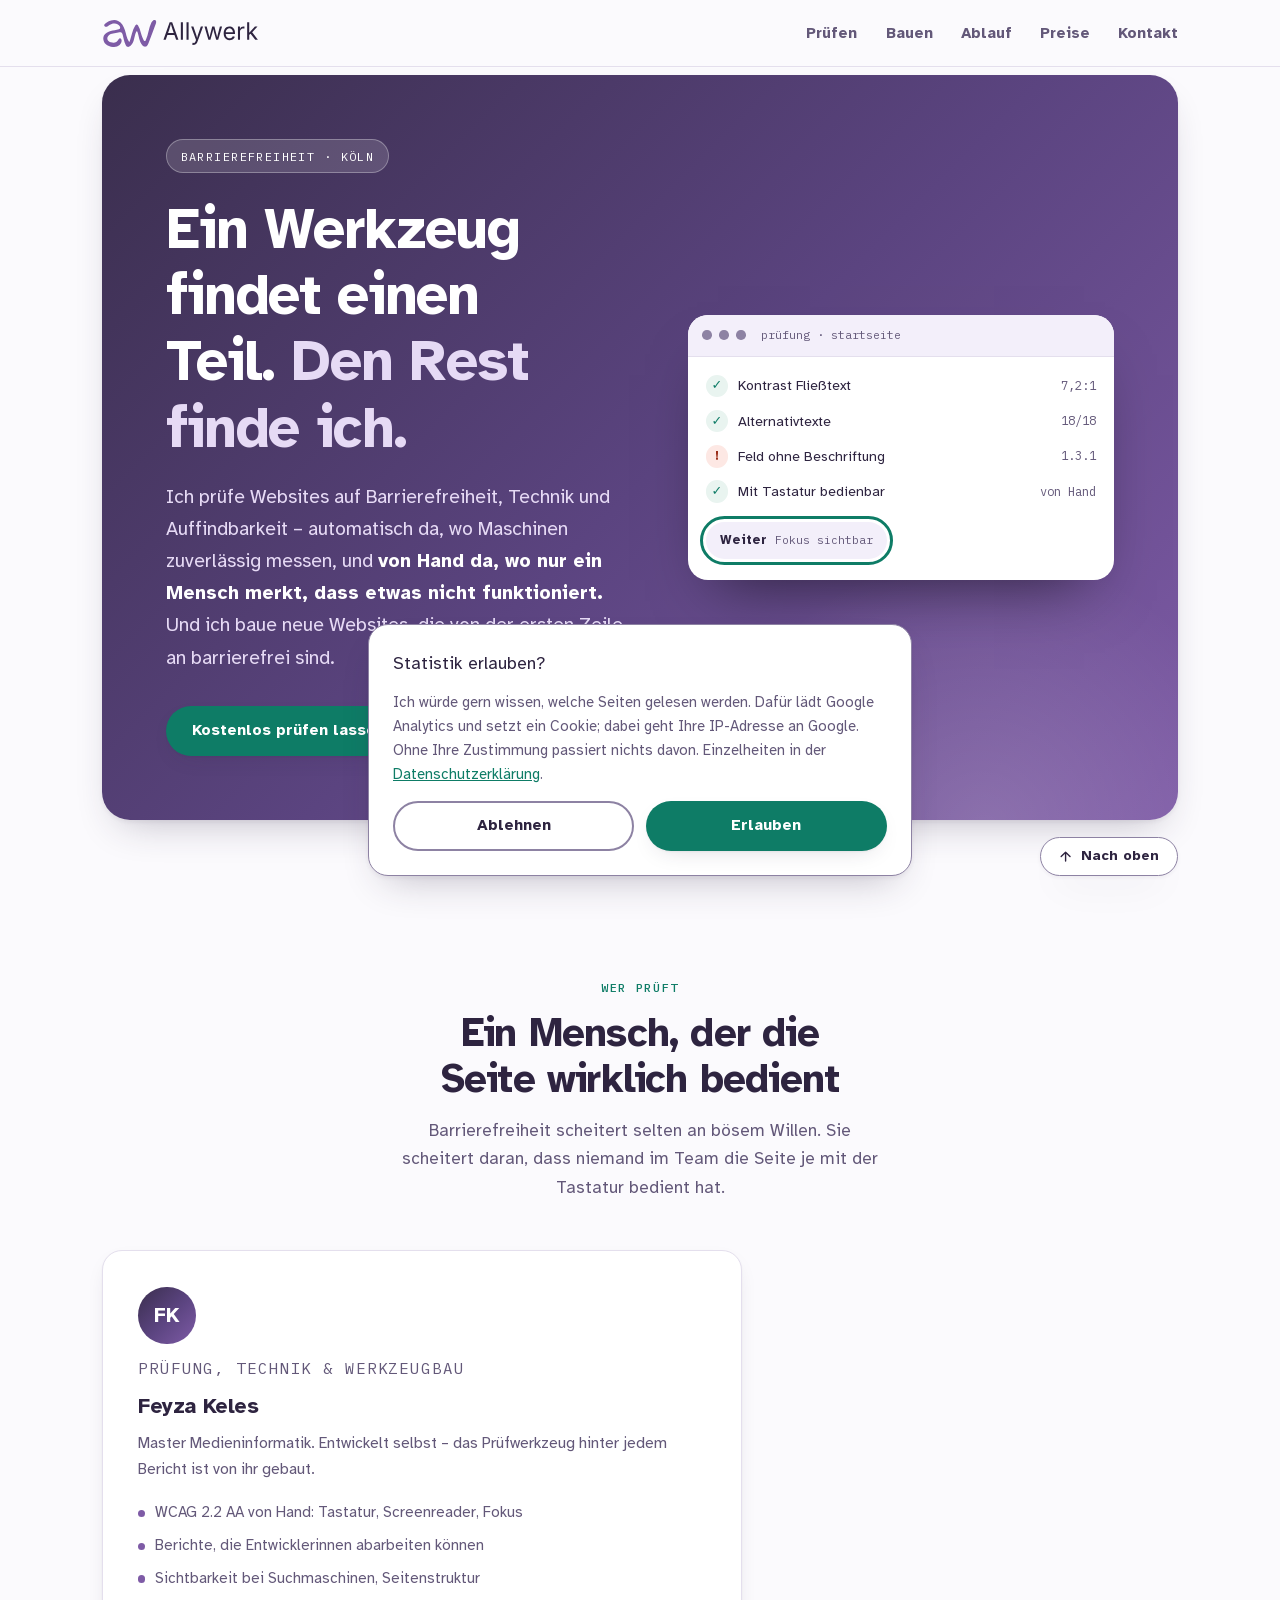
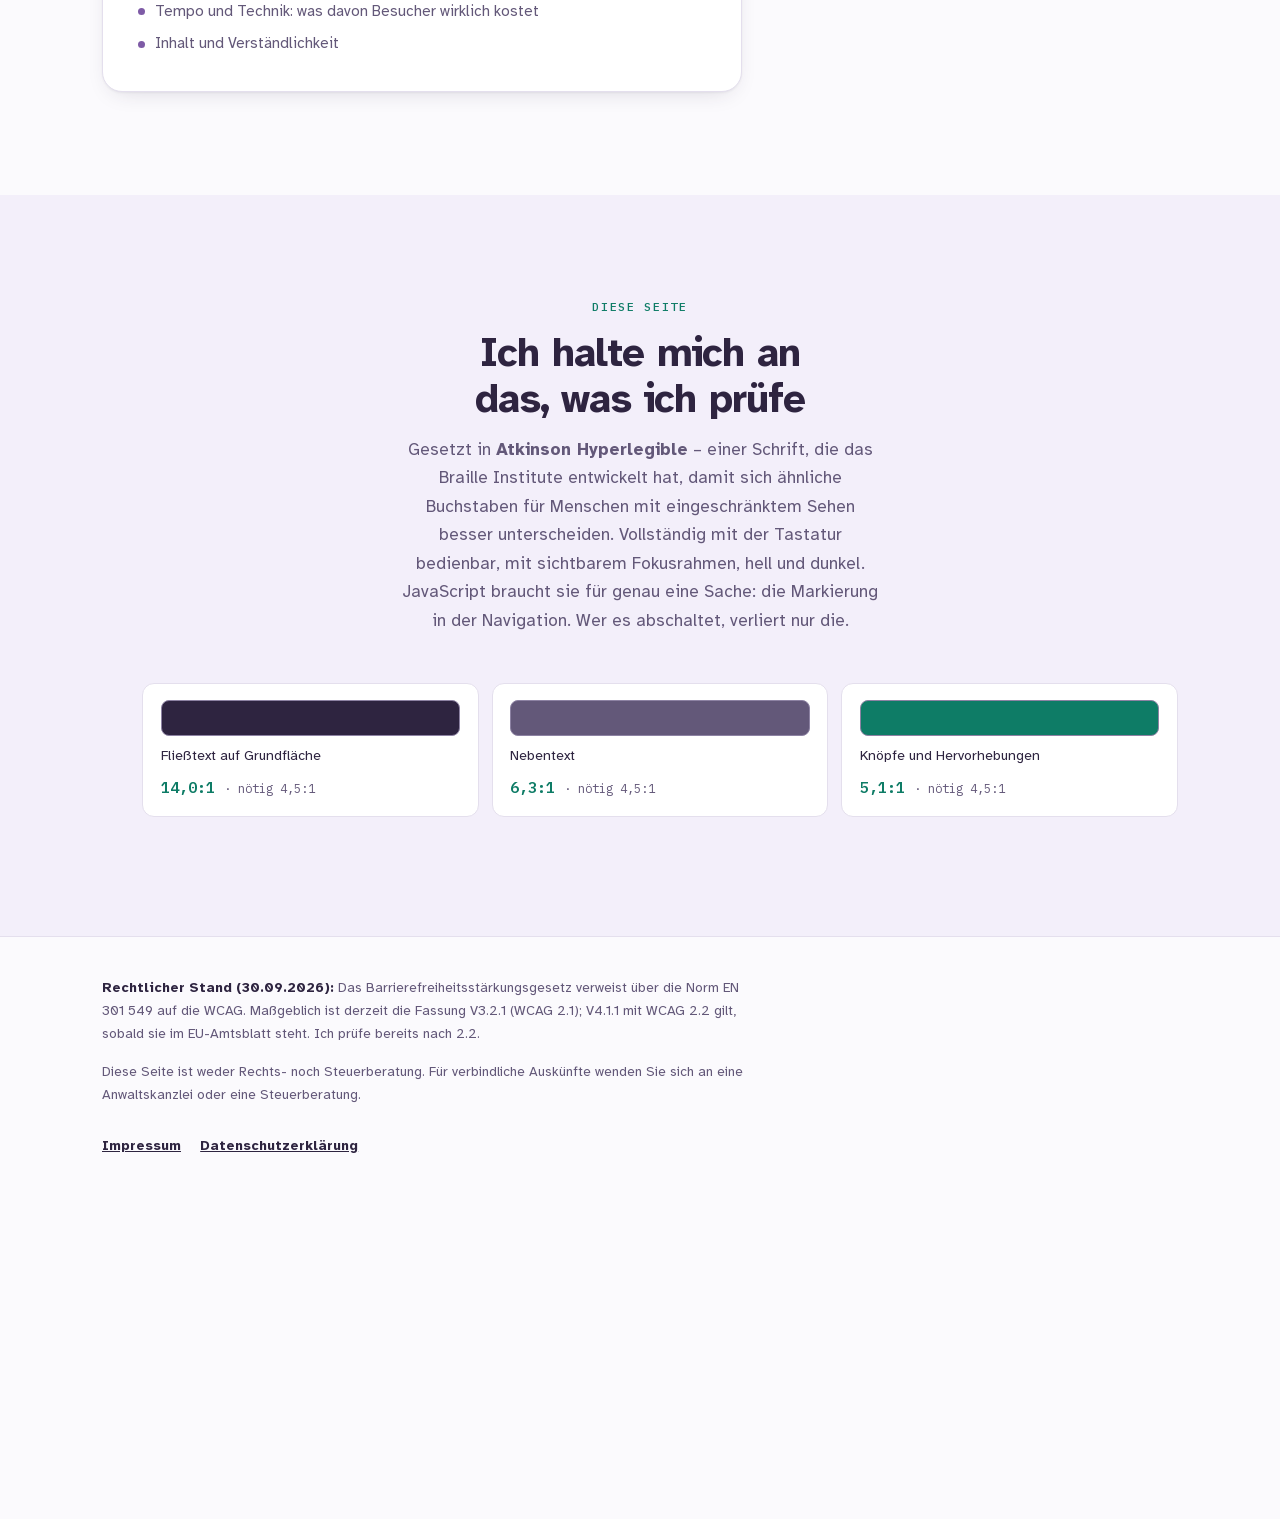
==== commit af93dc5d: "Echte Unterseiten statt Sprungmarken Aus dem Einseiter werden fünf Unterseiten: /pruefen/, /bauen/, " ====
--- a/index.html
+++ b/index.html
@@ -3,10 +3,11 @@
 <head>
 <meta charset="utf-8">
 <meta name="viewport" content="width=device-width, initial-scale=1">
-<title>Allywerk</title>
-<meta name="description" content="Barrierefreiheit, Technik und Auffindbarkeit von Websites – automatisch gemessen und von Hand nachgesehen. Köln.">
-<link rel="icon" href="img/favicon.svg">
-<link rel="stylesheet" href="css/stil.css">
+<title>Allywerk – Barrierefreiheit, Technik und Auffindbarkeit von Websites</title>
+<meta name="description" content="Ich prüfe Websites auf Barrierefreiheit, Technik und Auffindbarkeit – und baue neue Websites, die von der ersten Zeile an barrierefrei sind. Köln.">
+<link rel="canonical" href="https://allywerk.de/">
+<link rel="icon" href="/img/favicon.svg">
+<link rel="stylesheet" href="/css/stil.css">
 <!-- Kein Tracking-Schnipsel hier einfügen. Der Tag Manager läuft über
      js/statistik.js und wird erst nach Einwilligung geladen (§ 25 TDDDG).
      Fest im <head> setzt er ungefragt Cookies. Siehe README. -->
@@ -33,7 +34,7 @@
       <span class="menue-knopf__striche" aria-hidden="true"><span></span><span></span><span></span></span>
       <span class="nur-sr">Menü öffnen</span>
     </button>
-    <a class="logo-link" href="#seitenanfang"><svg class="logo" aria-hidden="true" focusable="false" xmlns="http://www.w3.org/2000/svg" viewBox="125 112 955 168">
+    <a class="logo-link" href="/"><svg class="logo" aria-hidden="true" focusable="false" xmlns="http://www.w3.org/2000/svg" viewBox="125 112 955 168">
   <path class="lw" d="M496.35,238.07l37.47-106.62h15.24l37.96,106.62h-13.85l-21.89-63.25c-1.34-3.91-2.9-8.79-4.67-14.63-1.78-5.84-3.94-13.3-6.48-22.36h2.49c-2.49,9.16-4.65,16.71-6.48,22.65-1.82,5.94-3.34,10.72-4.54,14.35l-21.26,63.25h-13.99ZM515.19,208.3v-11.88h52.99v11.88h-52.99Z"/>
   <path class="lw" d="M614.03,131.45v106.62h-12.47v-106.62h12.47Z"/>
   <path class="lw" d="M648.38,131.45v106.62h-12.47v-106.62h12.47Z"/>
@@ -54,11 +55,11 @@
       </div>
       <div class="schublade__rollen">
         <ul>
-          <li><a href="#leistungen"><span class="schublade__icon" aria-hidden="true"><svg viewBox="0 0 24 24"><circle cx="10.5" cy="10.5" r="6.5"/><path d="M15.2 15.2 21 21"/></svg></span>Prüfen</a></li>
-          <li><a href="#bauen"><span class="schublade__icon" aria-hidden="true"><svg viewBox="0 0 24 24"><path d="M3 20h18M5 20V9l7-5 7 5v11"/><path d="M10 20v-6h4v6"/></svg></span>Bauen</a></li>
-          <li><a href="#ablauf"><span class="schublade__icon" aria-hidden="true"><svg viewBox="0 0 24 24"><path d="M4 7h10M4 12h16M4 17h7"/><circle cx="18.5" cy="7" r="1.6"/><circle cx="14.5" cy="17" r="1.6"/></svg></span>Ablauf</a></li>
-          <li><a href="#preise"><span class="schublade__icon" aria-hidden="true"><svg viewBox="0 0 24 24"><path d="M3.5 12.6V5a1.5 1.5 0 0 1 1.5-1.5h7.6L21 12l-8.4 8.4z"/><circle cx="8" cy="8" r="1.4"/></svg></span>Preise</a></li>
-          <li><a href="#kontakt"><span class="schublade__icon" aria-hidden="true"><svg viewBox="0 0 24 24"><path d="M3.5 6.5h17v11h-17z"/><path d="m3.5 7 8.5 6 8.5-6"/></svg></span>Kontakt</a></li>
+          <li><a href="/pruefen/"><span class="schublade__icon" aria-hidden="true"><svg viewBox="0 0 24 24"><circle cx="10.5" cy="10.5" r="6.5"/><path d="M15.2 15.2 21 21"/></svg></span>Prüfen</a></li>
+          <li><a href="/bauen/"><span class="schublade__icon" aria-hidden="true"><svg viewBox="0 0 24 24"><path d="M3 20h18M5 20V9l7-5 7 5v11"/><path d="M10 20v-6h4v6"/></svg></span>Bauen</a></li>
+          <li><a href="/ablauf/"><span class="schublade__icon" aria-hidden="true"><svg viewBox="0 0 24 24"><path d="M4 7h10M4 12h16M4 17h7"/><circle cx="18.5" cy="7" r="1.6"/><circle cx="14.5" cy="17" r="1.6"/></svg></span>Ablauf</a></li>
+          <li><a href="/preise/"><span class="schublade__icon" aria-hidden="true"><svg viewBox="0 0 24 24"><path d="M3.5 12.6V5a1.5 1.5 0 0 1 1.5-1.5h7.6L21 12l-8.4 8.4z"/><circle cx="8" cy="8" r="1.4"/></svg></span>Preise</a></li>
+          <li><a href="/kontakt/"><span class="schublade__icon" aria-hidden="true"><svg viewBox="0 0 24 24"><path d="M3.5 6.5h17v11h-17z"/><path d="m3.5 7 8.5 6 8.5-6"/></svg></span>Kontakt</a></li>
         </ul>
       </div>
     </nav>
@@ -67,6 +68,8 @@
 </header>
 
 <main id="inhalt">
+
+  <div class="spaet">
 
   <section class="hero">
     <div class="bahn">
@@ -77,8 +80,8 @@
             <h1>Ein Werkzeug findet einen Teil. <span>Den Rest finde ich.</span></h1>
             <p class="hero__lead">Ich prüfe Websites auf Barrierefreiheit, Technik und Auffindbarkeit – automatisch da, wo Maschinen zuverlässig messen, und <strong>von Hand da, wo nur ein Mensch merkt, dass etwas nicht funktioniert.</strong> Und ich baue neue Websites, die von der ersten Zeile an barrierefrei sind.</p>
             <div class="hero__knoepfe">
-              <a class="knopf knopf--voll" href="#kontakt">Website prüfen lassen</a>
-              <a class="knopf knopf--hell" href="#leistungen">Was ich prüfe</a>
+              <a class="knopf knopf--voll" href="/check/">Kostenlos prüfen lassen</a>
+              <a class="knopf knopf--hell" href="/pruefen/">Was ich prüfe</a>
             </div>
           </div>
 
@@ -102,20 +105,6 @@
     </div>
   </section>
 
-  <div class="normen">
-    <div class="bahn">
-      <p>Ich prüfe gegen</p>
-      <ul>
-        <li>BFSG</li>
-        <li>EN 301 549</li>
-        <li>WCAG 2.2 AA</li>
-        <li>Bericht als PDF</li>
-      </ul>
-    </div>
-  </div>
-
-  <div class="spaet">
-
   <section class="abschnitt" aria-labelledby="t-wir">
     <div class="bahn">
       <div class="kopfzeile kopfzeile--mitte">
@@ -138,253 +127,6 @@
           </ul>
         </article>
       </div>
-    </div>
-  </section>
-
-  <section class="abschnitt abschnitt--tint" id="leistungen" aria-labelledby="t-leistungen">
-    <div class="bahn">
-      <div class="kopfzeile kopfzeile--mitte">
-        <span class="augenbraue">Prüfen</span>
-        <h2 id="t-leistungen">Was geprüft wird</h2>
-        <p>Die Zahl auf jeder Karte sagt, wie viele Punkte die zugehörige Liste hat.</p>
-      </div>
-      <div class="leistungen leistungen--zwei">
-
-        <article class="leistung">
-          <div class="leistung__kopf">
-            <span class="leistung__icon" aria-hidden="true"><svg viewBox="0 0 24 24"><path d="M4 5h16v12H4z"/><path d="M8 21h8M12 17v4"/><path d="M8 9h8M8 13h5"/></svg></span>
-            <span class="leistung__zahl">47 Punkte</span>
-          </div>
-          <h3>Website-Check nach BFSG</h3>
-          <p>Die vollständige WCAG-2.2-AA-Liste an der fertigen Seite: Kontraste, Tastatur, Screenreader, Formulare, Fehlermeldungen, Handy und Touch. Jeder Befund mit Priorität, Screenshot und konkretem Vorschlag.</p>
-        </article>
-
-        <article class="leistung leistung--mint">
-          <div class="leistung__kopf">
-            <span class="leistung__icon" aria-hidden="true"><svg viewBox="0 0 24 24"><path d="M12 3v3M12 18v3M3 12h3M18 12h3M5.6 5.6l2.1 2.1M16.3 16.3l2.1 2.1M18.4 5.6l-2.1 2.1M7.7 16.3l-2.1 2.1"/><circle cx="12" cy="12" r="3.4"/></svg></span>
-            <span class="leistung__zahl">6 Bereiche</span>
-          </div>
-          <h3>Technik, Tempo und Sichtbarkeit</h3>
-          <p>Suchmaschinen, Seitenstruktur, Typografie, Inhalt, Ladezeit und Rechtliches in einem Durchgang. Jeder Befund mit Messwert, Begründung, Empfehlung, Schwere und geschätztem Aufwand.</p>
-        </article>
-
-      </div>
-    </div>
-  </section>
-
-  <section class="abschnitt" id="bauen" aria-labelledby="t-bauen">
-    <div class="bahn">
-      <div class="kopfzeile kopfzeile--mitte">
-        <span class="augenbraue">Bauen</span>
-        <h2 id="t-bauen">Websites, barrierefrei gebaut</h2>
-        <p>Von der ersten Zeile an barrierefrei, nicht nachträglich repariert. Und mit einem Redaktionsbereich, in dem Sie selbst arbeiten können, ohne dass dabei etwas kaputtgeht.</p>
-      </div>
-      <div class="leistungen">
-
-        <article class="leistung">
-          <div class="leistung__kopf">
-            <span class="leistung__icon" aria-hidden="true"><svg viewBox="0 0 24 24"><path d="M3 5h18v14H3z"/><path d="M3 9h18M8 9v10"/></svg></span>
-            <span class="leistung__zahl">bis 10 Seiten</span>
-          </div>
-          <h3>Konzept und Umsetzung</h3>
-          <p>Seitenstruktur, Entwurf, Umsetzung nach WCAG 2.2 AA – Tastatur, Screenreader, Handy. Den Entwurf prüfe ich vorab auf Kontraste, Zielgrößen und Lesbarkeit, bevor eine Zeile Code entsteht. Ihre vorhandenen Texte und Bilder übernehme ich.</p>
-        </article>
-
-        <article class="leistung leistung--mint">
-          <div class="leistung__kopf">
-            <span class="leistung__icon" aria-hidden="true"><svg viewBox="0 0 24 24"><path d="M4 20h4l10-10a2.8 2.8 0 0 0-4-4L4 16z"/><path d="M13.5 6.5l4 4"/></svg></span>
-            <span class="leistung__zahl">inklusive</span>
-          </div>
-          <h3>Der Redaktionsbereich</h3>
-          <p>Texte und Bilder ändern Sie selbst – und können dabei nichts kaputt machen. Ein Bild lässt sich ohne Alternativtext gar nicht speichern, Farben stecken im Design und sind nicht verstellbar, Überschriften sind Struktur statt Formatierung, Links bekommen automatisch einen erkennbaren Namen. Zwei Stunden Einweisung sind dabei.</p>
-        </article>
-
-        <article class="leistung">
-          <div class="leistung__kopf">
-            <span class="leistung__icon" aria-hidden="true"><svg viewBox="0 0 24 24"><path d="M4 6h16v5H4zM4 13h16v5H4z"/><path d="M7.5 8.5h.01M7.5 15.5h.01"/></svg></span>
-            <span class="leistung__zahl">Ihr Vertrag</span>
-          </div>
-          <h3>Hosting und Domain</h3>
-          <p>Beides läuft auf Ihren Namen, nicht auf meinen. Sie zahlen direkt an den Anbieter und behalten jederzeit die Kontrolle über Ihre Seite – üblich sind 6 bis 15 € im Monat. Einrichten übernehme ich einmalig, samt Zertifikat und E-Mail-Adressen.</p>
-        </article>
-
-      </div>
-    </div>
-  </section>
-
-  <section class="band" aria-labelledby="t-wie">
-    <div class="bahn">
-      <div class="kopfzeile kopfzeile--mitte">
-        <span class="augenbraue">Wie ich prüfe</span>
-        <h2 id="t-wie">Automatisch finde ich nicht alles – und sage das auch</h2>
-        <p>Es gibt Anbieter, die eine Zeile Code verkaufen und versprechen, eine Website sei damit barrierefrei. Das funktioniert nicht. Ein Programm kann messen, ob ein Kontrast 4,5:1 erreicht. Es kann nicht beurteilen, ob ein Alternativtext das Bild beschreibt.</p>
-      </div>
-      <div class="gegenueber">
-        <article class="halbe">
-          <h3>Das Werkzeug</h3>
-          <p>Schnell, gleichmäßig, über alle Seiten.</p>
-          <ul>
-            <li>Kontrastwerte und fehlende Beschriftungen</li>
-            <li>Überschriftenstruktur und Linkziele</li>
-            <li>Ladezeit und technische Fehler</li>
-          </ul>
-        </article>
-        <article class="halbe">
-          <h3>Die Handarbeit</h3>
-          <p>Langsam, gründlich, an den wichtigsten Seiten.</p>
-          <ul>
-            <li>Mit der Tastatur durch die ganze Seite</li>
-            <li>Mit VoiceOver vorlesen lassen</li>
-            <li>Formular absichtlich falsch ausfüllen</li>
-            <li>Am Handy drehen und vergrößern</li>
-          </ul>
-        </article>
-      </div>
-    </div>
-  </section>
-
-  <section class="abschnitt" id="ablauf" aria-labelledby="t-ablauf">
-    <div class="bahn">
-      <div class="kopfzeile kopfzeile--mitte">
-        <span class="augenbraue">Ablauf</span>
-        <h2 id="t-ablauf">Fünf Schritte</h2>
-        <p>Von der Anfrage bis zur Nachprüfung dauert es in der Regel zwei bis drei Wochen.</p>
-      </div>
-      <ol class="ablauf">
-        <li class="schritt"><h3>Gespräch</h3><p>Ich sehe mir die Seite kurz an und sage offen, was zu erwarten ist. Kostet nichts.</p></li>
-        <li class="schritt"><h3>Angebot</h3><p>Fester Preis, fester Umfang, feste Seitenzahl. Keine Überraschungen auf der Rechnung.</p></li>
-        <li class="schritt"><h3>Prüfung</h3><p>Erst automatisch über alle Seiten, dann von Hand an den wichtigsten.</p></li>
-        <li class="schritt"><h3>Bericht</h3><p>PDF mit jedem Befund: was ist los, warum stört es, was tun, wie dringend.</p></li>
-        <li class="schritt"><h3>Nachprüfung</h3><p>Wenn Ihr Team die Punkte abgearbeitet hat, prüfe ich nach und halte fest, was jetzt steht.</p></li>
-      </ol>
-    </div>
-  </section>
-
-  <section class="abschnitt abschnitt--tint" id="preise" aria-labelledby="t-preise">
-    <div class="bahn">
-      <div class="kopfzeile kopfzeile--mitte">
-        <span class="augenbraue">Preise</span>
-        <h2 id="t-preise">Was es kostet</h2>
-        <p>Alle Beträge netto.</p>
-      </div>
-
-      <h3 class="preisgruppe">Prüfen</h3>
-
-      <div class="pakete pakete--drei">
-        <article class="paket">
-          <h4>Kurz-Check</h4>
-          <p class="paket__fuer">Sie wissen danach, ob sich ein genauer Blick lohnt.</p>
-          <p class="paket__preis">0 €<small>kostenlos, sofort, ohne Anmeldung</small></p>
-          <a class="knopf knopf--voll paket__knopf" href="check/">Jetzt prüfen</a>
-          <ul>
-            <li>Acht Kernpunkte an Ihrer Startseite</li>
-            <li>Ampel und Befunde im Klartext</li>
-            <li>PDF zum Mitnehmen</li>
-            <li>Ergebnis in wenigen Sekunden</li>
-          </ul>
-        </article>
-
-        <article class="paket paket--betont">
-          <p class="paket__marke">Empfohlen</p>
-          <h4>Detail-Check</h4>
-          <p class="paket__fuer">Sie wissen danach, was genau zu tun ist und in welcher Reihenfolge.</p>
-          <p class="paket__preis">149 €<small>einmalig, bis 6 Seiten</small></p>
-          <a class="knopf knopf--voll paket__knopf" href="mailto:info@allywerk.de?subject=Detail-Check%20anfragen">Detail-Check anfragen</a>
-          <ul>
-            <li>Rund 100 Einzelprüfungen auf sechs Seiten</li>
-            <li>WCAG 2.2 AA, automatisch und von Hand</li>
-            <li>Lösungsweg zu jedem Befund</li>
-            <li>Maßnahmenplan nach Wirkung und Aufwand</li>
-            <li>30 Minuten Ergebnisgespräch</li>
-            <li>Nachkontrolle innerhalb von vier Wochen</li>
-          </ul>
-        </article>
-
-        <article class="paket">
-          <h4>Komplett mit 6 Monaten SEO</h4>
-          <p class="paket__fuer">Sie bekommen jemanden, der mit umsetzt und die Zahlen im Blick behält.</p>
-          <p class="paket__preis">449 €<small>pro Monat · 6 Monate · zusammen 2.694&nbsp;€</small></p>
-          <a class="knopf knopf--rand paket__knopf" href="mailto:info@allywerk.de?subject=Komplett%20mit%20SEO%20anfragen">Komplett anfragen</a>
-          <ul>
-            <li>Alles aus dem Detail-Check, bis 15 Seiten</li>
-            <li>Google Analytics 4 und Search Console eingerichtet</li>
-            <li>Sechs Monate Arbeit an Titeln, Überschriften, Links und Ladezeit</li>
-            <li>Monatsbericht mit Klicks, Suchbegriffen und Positionen</li>
-            <li>30 Minuten Gespräch pro Monat, Abschlussprüfung nach sechs Monaten</li>
-          </ul>
-        </article>
-      </div>
-
-      <div class="weitere">
-        <dl>
-          <dt>Detail-Check plus Umsetzung der drei wichtigsten Punkte</dt><dd>349 €</dd>
-          <dt>Umsetzung und spätere Änderungen, je Stunde</dt><dd>65 €</dd>
-        </dl>
-      </div>
-
-      <p class="preishinweis">Eine Zusage für einen bestimmten Google-Platz gebe ich nicht. Die gibt es seriös nicht.</p>
-
-      <h3 class="preisgruppe">Bauen</h3>
-
-      <div class="pakete">
-        <article class="paket">
-          <h4>Website Paket 1</h4>
-          <p class="paket__fuer">Für kleine Betriebe, die eine Seite brauchen, die trägt.</p>
-          <p class="paket__preis">2.100 €<small>bis 5 Seiten, mit Entwurf</small></p>
-          <a class="knopf knopf--rand paket__knopf" href="mailto:info@allywerk.de?subject=Website%20Paket%201%20anfragen">Paket 1 anfragen</a>
-          <ul>
-            <li>Konzept und Seitenstruktur</li>
-            <li>Entwurf, vorab auf Kontraste, Zielgrößen und Lesbarkeit geprüft</li>
-            <li>Umsetzung nach WCAG 2.2 AA</li>
-          </ul>
-        </article>
-
-        <article class="paket">
-          <h4>Website Paket 2</h4>
-          <p class="paket__fuer">Wenn mehr Seiten dazukommen, Buchung oder ein Shop.</p>
-          <p class="paket__preis">3.500 €<small>bis 10 Seiten, mit Entwurf und CMS</small></p>
-          <a class="knopf knopf--rand paket__knopf" href="mailto:info@allywerk.de?subject=Website%20Paket%202%20anfragen">Paket 2 anfragen</a>
-          <ul>
-            <li>Alles aus Paket 1</li>
-            <li>Mehr Seiten, größere Struktur</li>
-            <li>Redaktionsbereich zum Selbstbearbeiten</li>
-          </ul>
-        </article>
-      </div>
-
-      <div class="weitere">
-        <dl>
-          <dt>Einrichtung: Hosting, Domain, Zertifikat, E-Mail</dt><dd>190 €</dd>
-          <dt>Jede weitere Seite</dt><dd>290 €</dd>
-          <dt>Spätere Änderungen, je Stunde</dt><dd>65 €</dd>
-        </dl>
-      </div>
-
-      <div class="weitere">
-        <p class="weitere__titel">In jedem Bau-Paket enthalten</p>
-        <ul class="enthalten">
-          <li>Übernahme Ihrer vorhandenen Texte und Bilder</li>
-          <li>Zwei Stunden Einweisung</li>
-        </ul>
-      </div>
-
-      <p class="preishinweis">Zahlung in drei Raten: 40 % bei Auftrag, 40 % bei Freigabe des Entwurfs, 20 % bei Abnahme. Hosting und Domain laufen auf Ihren Namen – üblich sind 6 bis 15 € im Monat, dazu 10 bis 20 € im Jahr für die Domain. Impressum, Datenschutzerklärung und AGB sind Rechtstexte und nicht enthalten.</p>
-    </div>
-  </section>
-
-  <section class="abschnitt" aria-labelledby="t-grenzen">
-    <div class="bahn">
-      <div class="kopfzeile kopfzeile--mitte">
-        <span class="augenbraue">Grenzen</span>
-        <h2 id="t-grenzen">Was ich nicht mache</h2>
-        <p>Lieber vorher gesagt als hinterher erklärt.</p>
-      </div>
-      <ul class="grenzen">
-        <li><strong>Keine Rechtsberatung.</strong> Ich prüfe gegen WCAG 2.2 AA und beschreibe, was ich finde. Ob daraus im Einzelfall eine Pflicht folgt, beantwortet eine Anwältin oder ein Anwalt.</li>
-        <li><strong>Keine Steuer- oder Vertragsberatung.</strong> Auch nicht nebenbei.</li>
-        <li><strong>Kein Overlay, kein Knopf, der alles löst.</strong> Ich verkaufe nichts, was Barrierefreiheit nur behauptet.</li>
-        <li><strong>Ich baue neu, nicht um.</strong> Eine bestehende Seite nachträglich barrierefrei zu machen gehört nicht zum Angebot – ich sage genau, was zu tun ist, umsetzen tut es Ihr Team oder Ihre Agentur. Eine neue Seite baue ich gern von Grund auf.</li>
-      </ul>
     </div>
   </section>
 
@@ -415,31 +157,13 @@
     </div>
   </section>
 
-  <section class="schluss" id="kontakt" aria-labelledby="t-kontakt">
-    <div class="bahn">
-      <div class="schluss__tafel">
-        <h2 id="t-kontakt">Schicken Sie mir Ihre Adresse</h2>
-        <p>Eine Zeile reicht: die Adresse Ihrer Website und was Sie beschäftigt. Ich sehe kurz nach und melde mich mit einer ehrlichen Einschätzung – auch dann, wenn eine Prüfung bei Ihnen gerade nichts bringt.</p>
-        <a class="knopf knopf--voll" href="mailto:info@allywerk.de?subject=Anfrage%20%C3%BCber%20allywerk.de">Jetzt anfragen</a>
-        <ul class="kontaktliste">
-          <li><span>E-Mail</span><b><a href="mailto:info@allywerk.de">info@allywerk.de</a></b></li>
-          <li><span>Telefon</span><b><a href="tel:+4915251992000">+49 1525 1992000</a></b></li>
-          <li><span>Sitz</span><b>Köln</b></li>
-        </ul>
-      </div>
-    </div>
-  </section>
-
-
   <div class="nach-oben">
     <a href="#seitenanfang">
       <svg viewBox="0 0 24 24" aria-hidden="true"><path d="M12 19V5M5 12l7-7 7 7"/></svg>
       <span>Nach oben</span>
     </a>
   </div>
-
   </div>
-
 </main>
 
 <footer>
@@ -453,8 +177,7 @@
     </nav>
   </div>
 </footer>
-
-<script src="js/navigation.js" defer></script>
-<script src="js/statistik.js" defer></script>
+<script src="/js/navigation.js" defer></script>
+<script src="/js/statistik.js" defer></script>
 </body>
 </html>
--- a/css/stil.css
+++ b/css/stil.css
@@ -284,7 +284,7 @@
   display:block;font-family:var(--mono);font-size:.74rem;letter-spacing:.14em;
   text-transform:uppercase;color:var(--teal);margin-bottom:.8rem;font-weight:500;
 }
-.kopfzeile h2{font-size:clamp(1.7rem,3.6vw,2.5rem);margin-bottom:.9rem}
+.kopfzeile :is(h1,h2){font-size:clamp(1.7rem,3.6vw,2.5rem);margin-bottom:.9rem}
 .kopfzeile p{color:var(--ink-soft);font-size:1.08rem}
 
 /* ------------------------------------------------------------------ Personen */
@@ -304,7 +304,7 @@
 }
 .person__rolle{font-family:var(--mono);font-size:.72rem;letter-spacing:.12em;
   text-transform:uppercase;color:var(--teal)}
-.person h3{font-size:1.35rem}
+.person :is(h2,h3){font-size:1.35rem}
 .person p{color:var(--ink-soft);font-size:.98rem}
 .person ul{margin:.35rem 0 0;padding:0;list-style:none;display:grid;gap:.5rem}
 .person li{display:flex;gap:.6rem;font-size:.94rem;color:var(--ink-soft)}
@@ -337,19 +337,19 @@
   color:var(--ink-soft);border:1px solid var(--rahmen-stark);border-radius:999px;
   padding:.28rem .7rem;white-space:nowrap;font-variant-numeric:tabular-nums;
 }
-.leistung h3{font-size:1.2rem}
+.leistung :is(h2,h3){font-size:1.2rem}
 .leistung p{color:var(--ink-soft);font-size:.96rem}
 
 /* ------------------------------------------------------------------ Dunkles Band */
 .band{background:var(--verlauf);color:var(--auf-violett);padding-block:var(--luft)}
 .band .augenbraue{color:var(--auf-violett-soft)}
-.band .kopfzeile h2{color:#fff}
+.band .kopfzeile :is(h1,h2){color:#fff}
 .band .kopfzeile p{color:var(--auf-violett-soft)}
 .gegenueber{display:grid;gap:1.25rem}
 @media (min-width:44rem){.gegenueber{grid-template-columns:1fr 1fr}}
 .halbe{background:rgba(255,255,255,.1);border:1px solid rgba(255,255,255,.26);
   border-radius:var(--radius);padding:clamp(1.4rem,3vw,2rem);display:grid;gap:.7rem}
-.halbe h3{font-size:1.1rem;color:#fff}
+.halbe :is(h2,h3){font-size:1.1rem;color:#fff}
 .halbe p{color:var(--auf-violett-soft);font-size:.96rem}
 .halbe ul{margin:0;padding:0;list-style:none;display:grid;gap:.45rem}
 .halbe li{display:flex;gap:.6rem;font-size:.93rem;color:var(--auf-violett-soft)}
@@ -374,7 +374,7 @@
 }
 :root[data-theme="dark"] .schritt::before{background:var(--violett-hell)}
 @media (prefers-color-scheme:dark){:root:not([data-theme="light"]) .schritt::before{background:var(--violett-hell)}}
-.schritt h3{font-size:1.02rem}
+.schritt :is(h2,h3){font-size:1.02rem}
 .schritt p{font-size:.9rem;color:var(--ink-soft)}
 
 /* ------------------------------------------------------------------ Preise */
@@ -398,7 +398,7 @@
   font-family:var(--mono);font-size:.7rem;letter-spacing:.12em;text-transform:uppercase;
   color:var(--teal-ink);background:var(--teal);border-radius:999px;padding:.3rem .85rem;margin:0;
 }
-.paket h3{font-size:1.2rem}
+.paket :is(h2,h3){font-size:1.2rem}
 .paket__preis{font-family:var(--mono);font-size:2.1rem;font-weight:600;
   font-variant-numeric:tabular-nums;margin:.4rem 0 0}
 .paket__preis small{display:block;font-size:.72rem;font-weight:400;color:var(--ink-soft);
@@ -449,7 +449,7 @@
 .schluss{padding-block:var(--luft)}
 .schluss__tafel{background:var(--verlauf);color:#fff;border-radius:28px;
   padding:clamp(2rem,5vw,3.5rem);text-align:center;box-shadow:var(--schatten-hoch)}
-.schluss__tafel h2{font-size:clamp(1.7rem,3.6vw,2.4rem);margin-bottom:1rem}
+.schluss__tafel :is(h1,h2){font-size:clamp(1.7rem,3.6vw,2.4rem);margin-bottom:1rem}
 .schluss__tafel p{color:var(--auf-violett-soft);max-width:52ch;margin:0 auto 2rem}
 .kontaktliste{display:flex;flex-wrap:wrap;justify-content:center;gap:.6rem 2rem;
   list-style:none;margin:2rem 0 0;padding:1.75rem 0 0;border-top:1px solid rgba(255,255,255,.26)}
@@ -537,13 +537,18 @@
   display:inline-block;padding-block:.22rem;
 }
 
+/* Die Überschriftenstile sprechen bewusst zwei Ebenen an (:is(h2,h3)).
+   Auf den Unterseiten wird die Abschnittsüberschrift zur h1, und alles
+   darunter rutscht eine Ebene hoch – sonst springt es von h1 auf h3.
+   Die Gestaltung darf an der Ebene nicht hängen. */
+
 /* ---------- Preisgruppen (Prüfen / Bauen) ---------- */
 .preisgruppe{
   font-family:var(--mono);font-size:.8rem;letter-spacing:.14em;text-transform:uppercase;
   color:var(--teal);font-weight:500;margin:2.75rem 0 1.1rem;
 }
 .preisgruppe:first-of-type{margin-top:0}
-.paket h4{font-size:1.25rem;line-height:1.15;letter-spacing:-.02em;margin:0}
+.paket :is(h3,h4){font-size:1.25rem;line-height:1.15;letter-spacing:-.02em;margin:0}
 .paket__fuer{color:var(--ink-soft);font-size:.92rem;margin:0;min-height:2.6em}
 .preishinweis{margin-top:1.25rem;font-size:.86rem;color:var(--ink-soft);max-width:72ch}
 
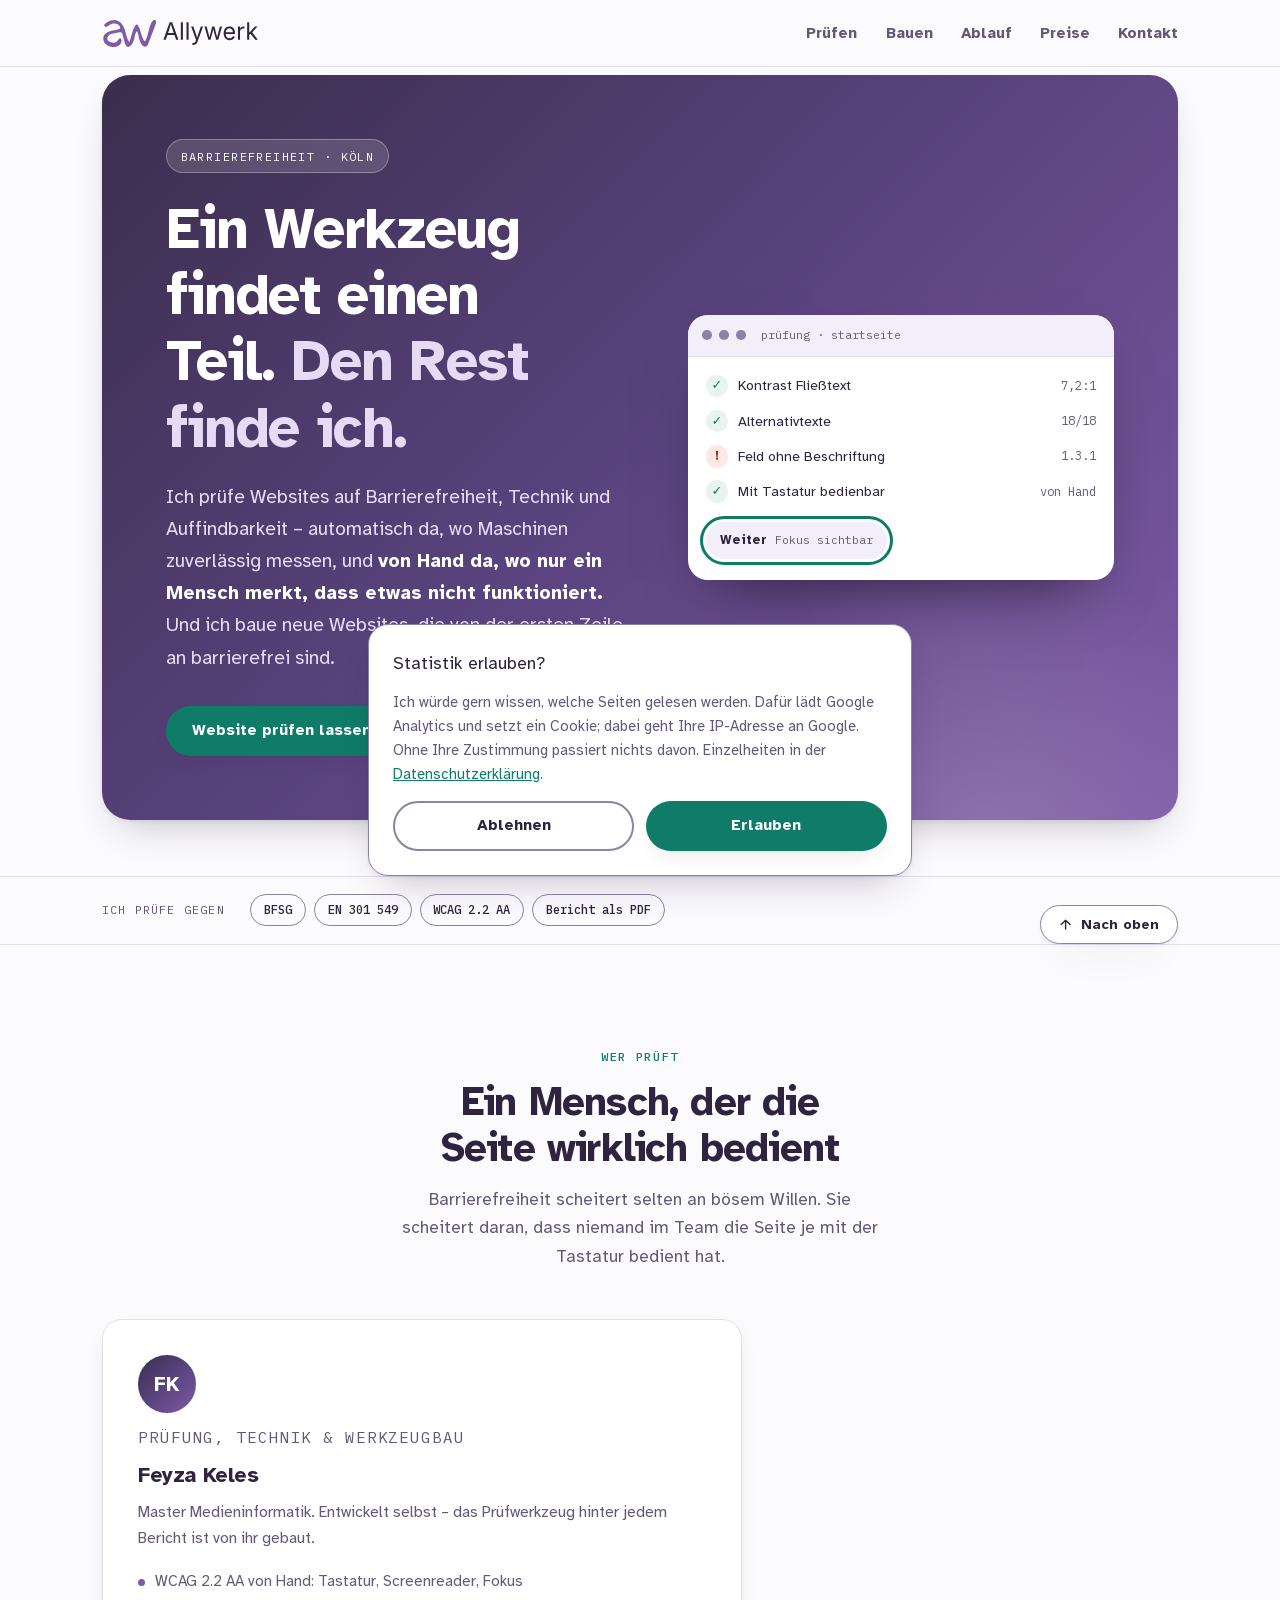
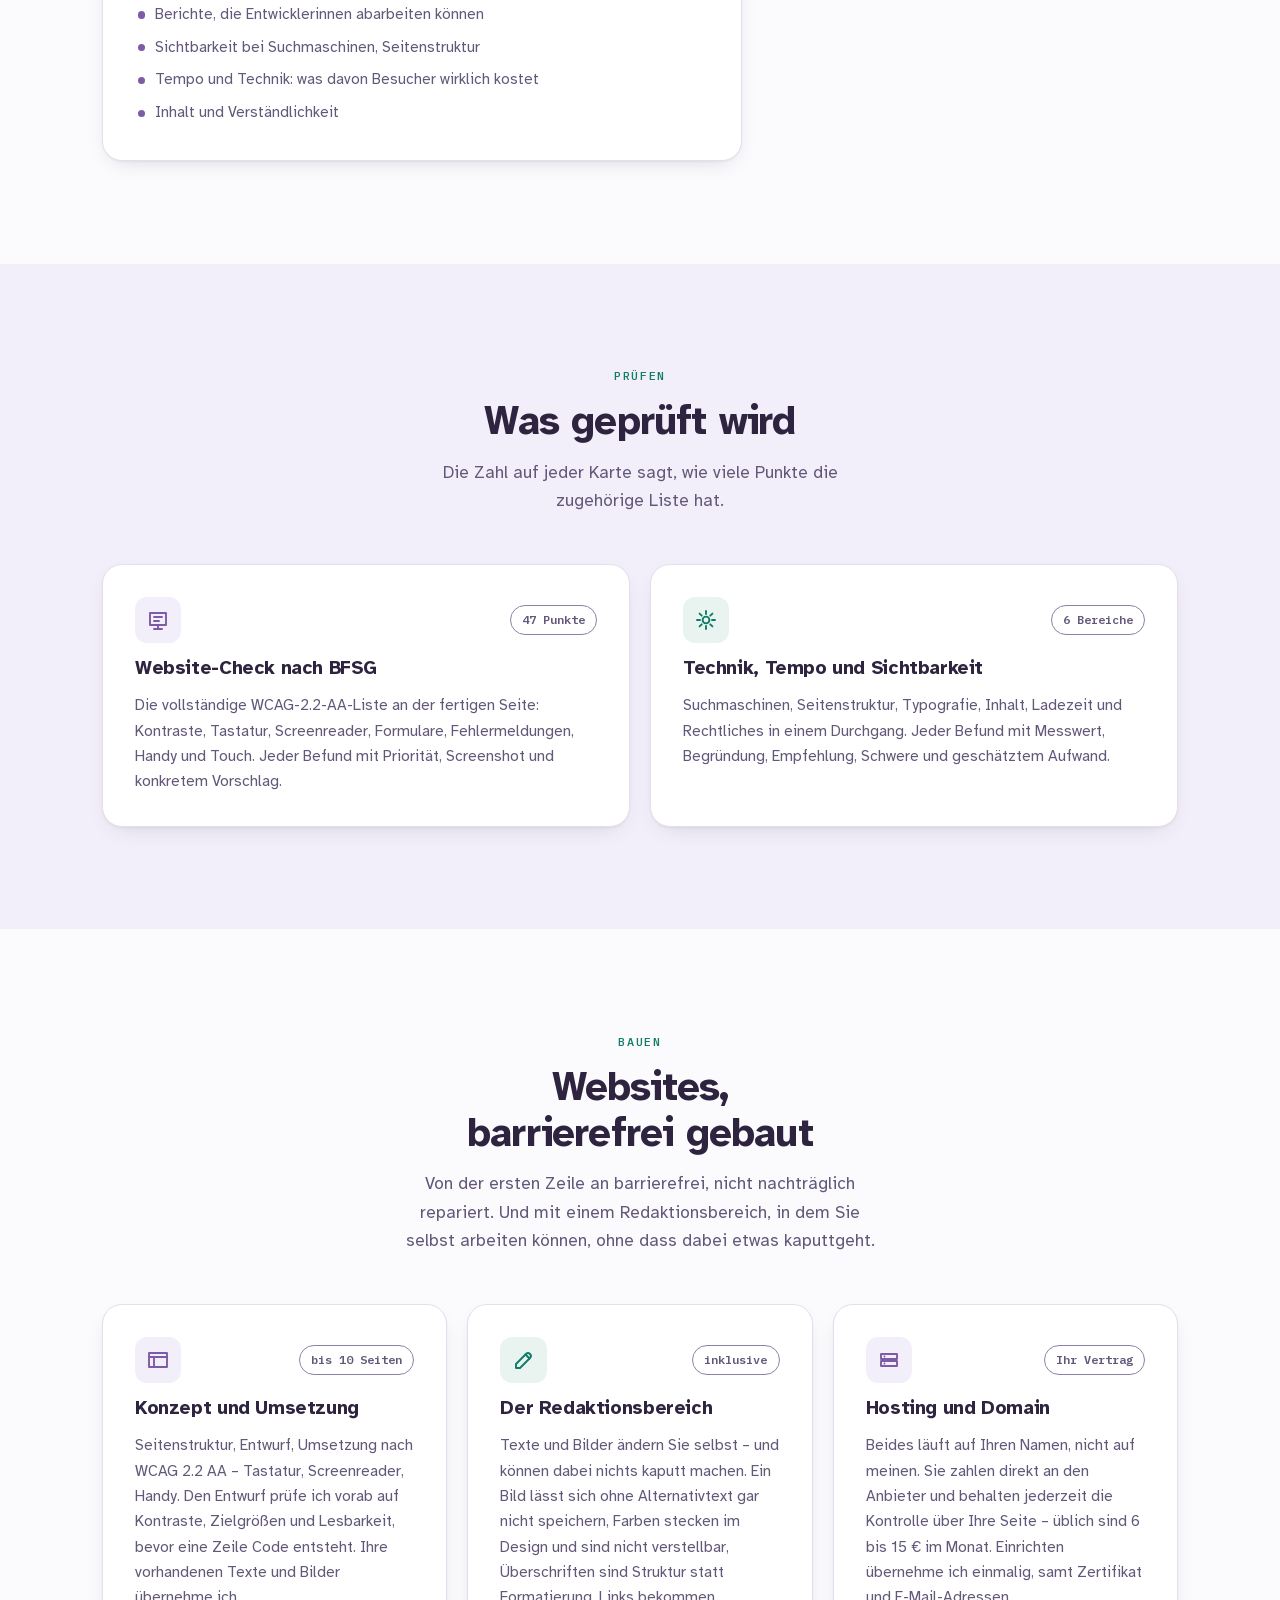
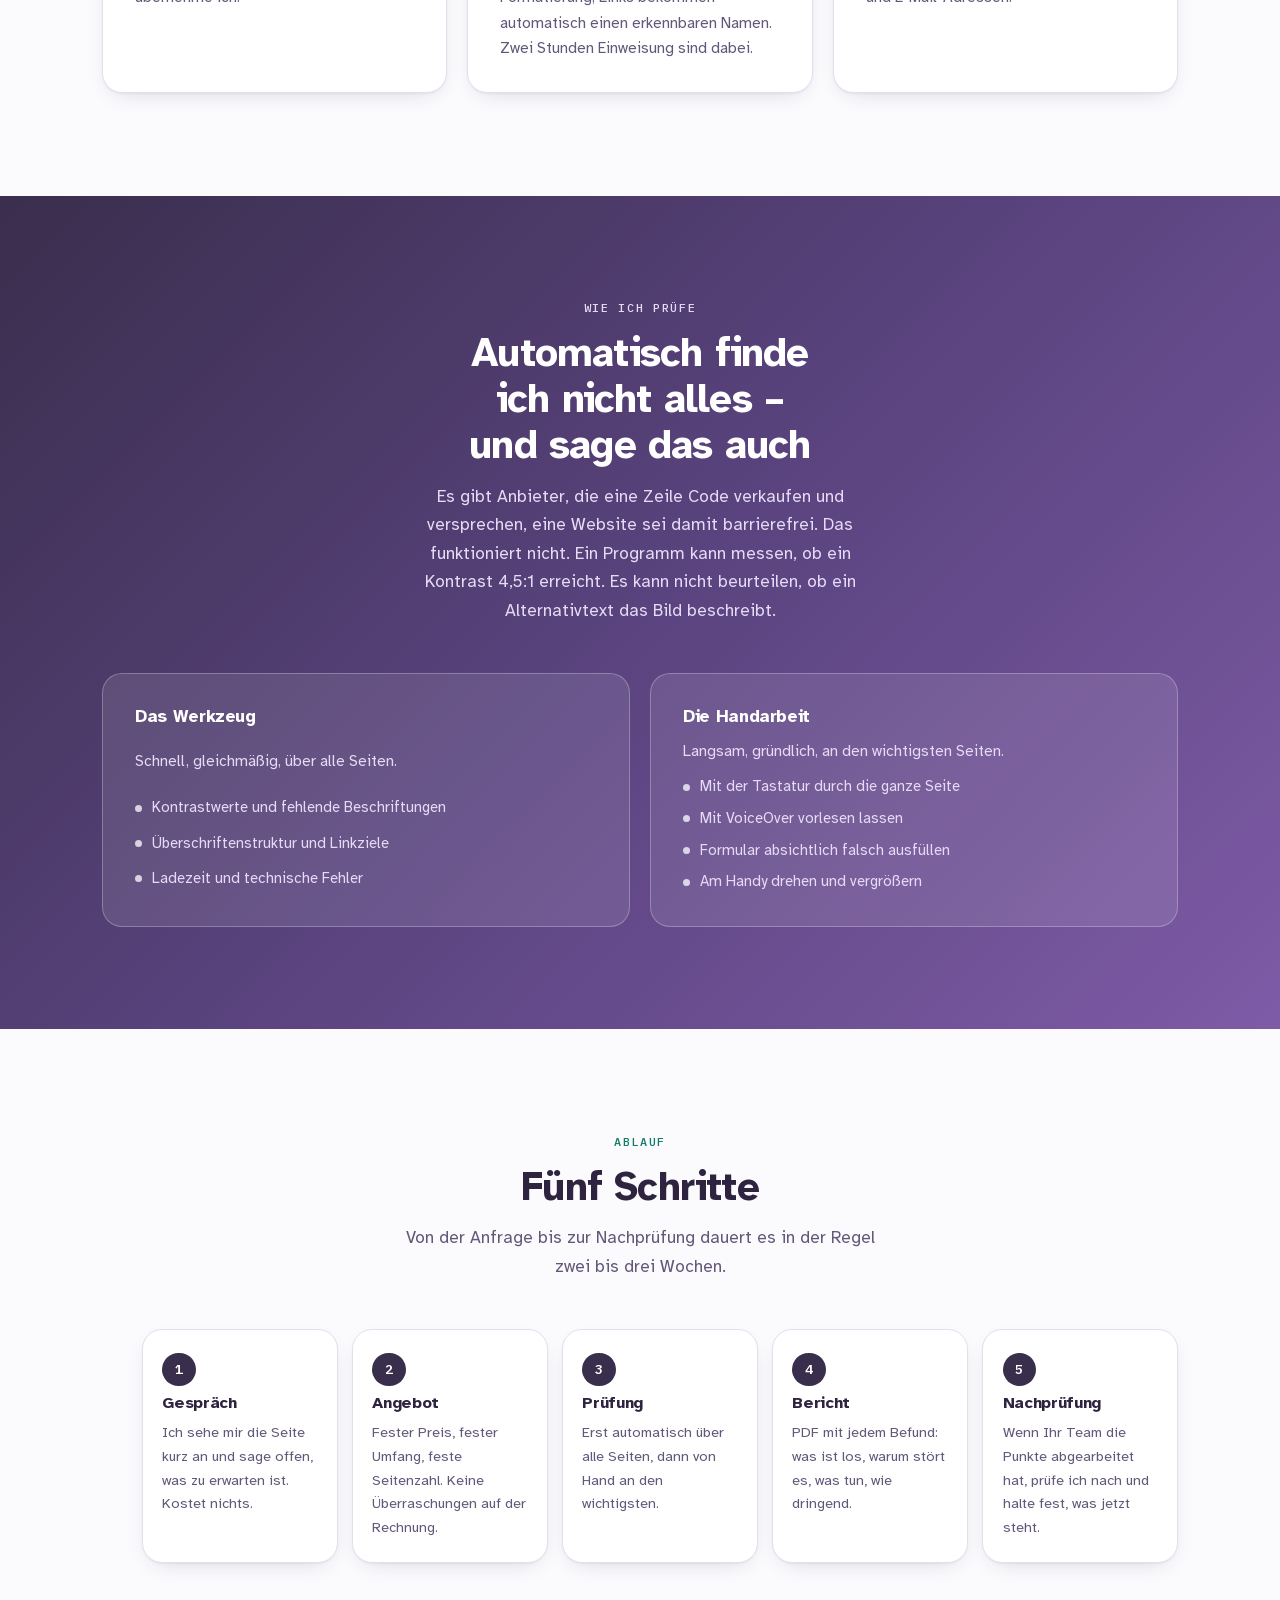
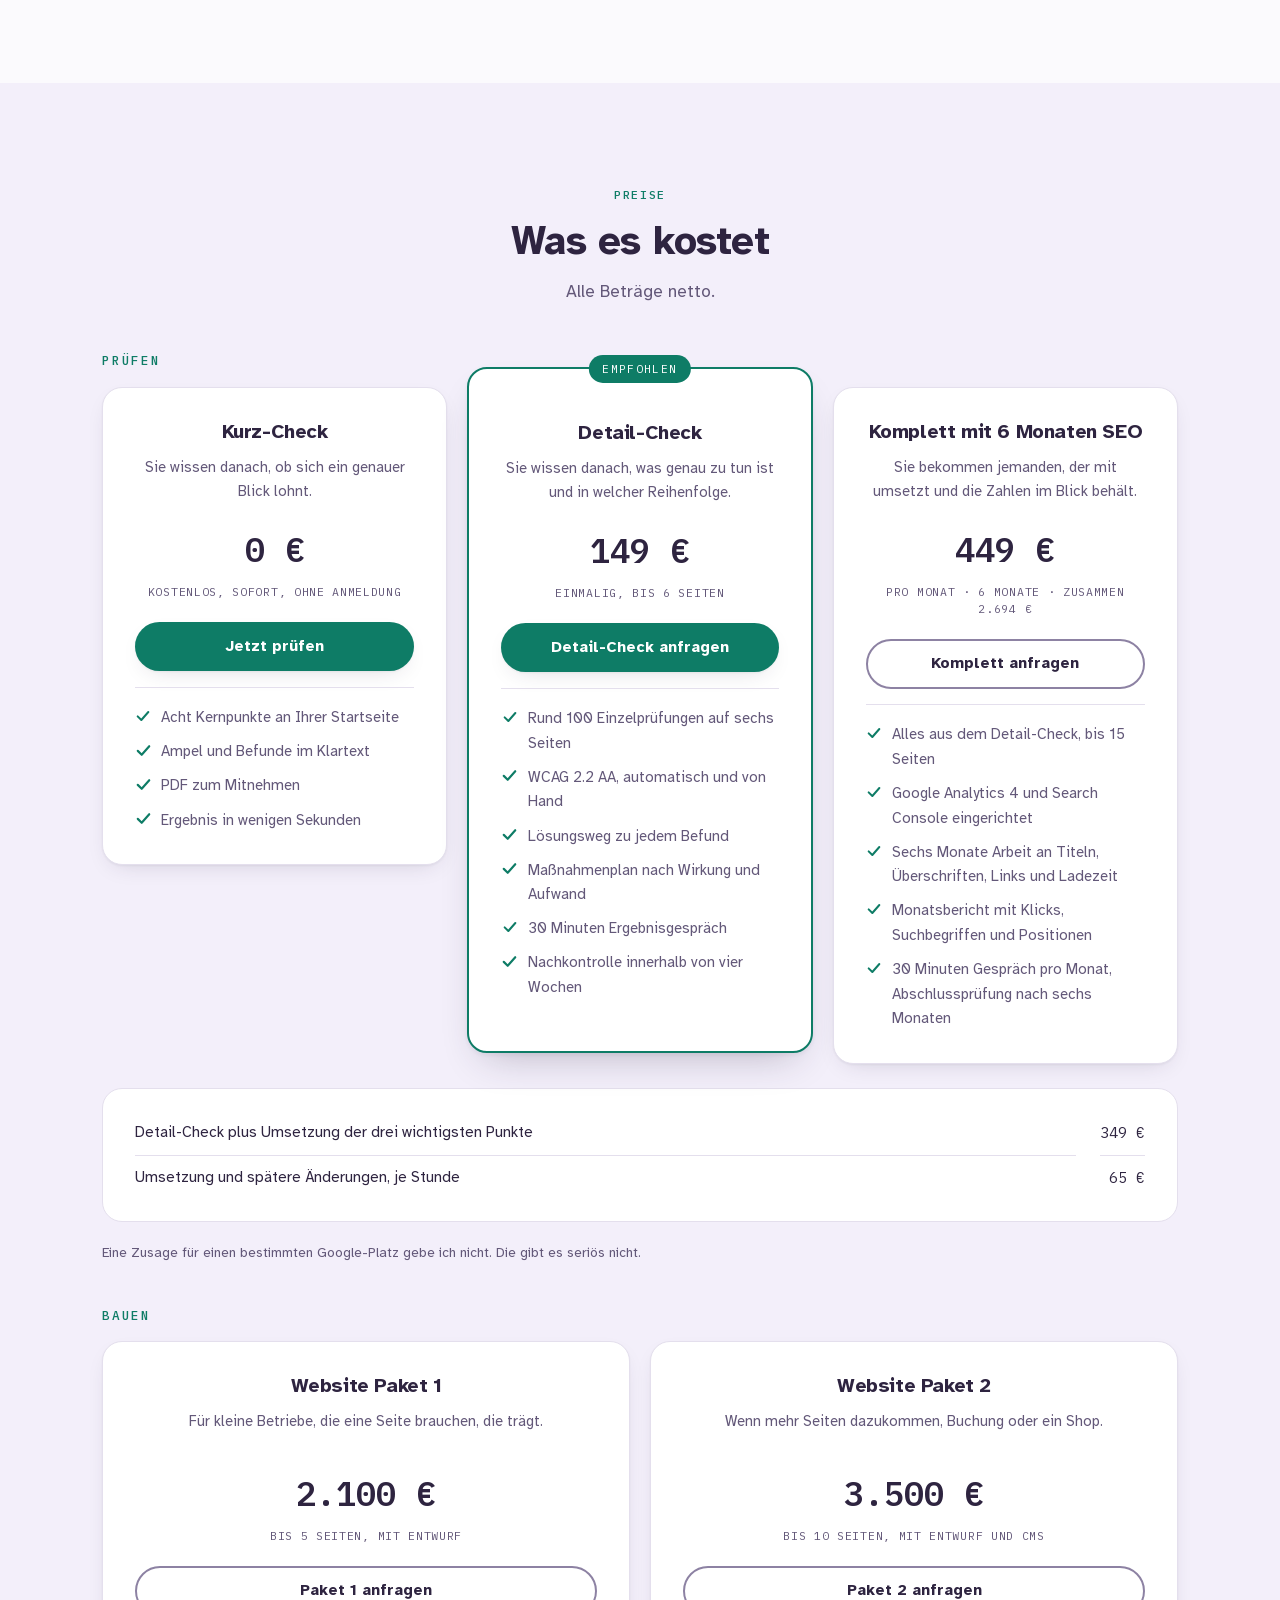
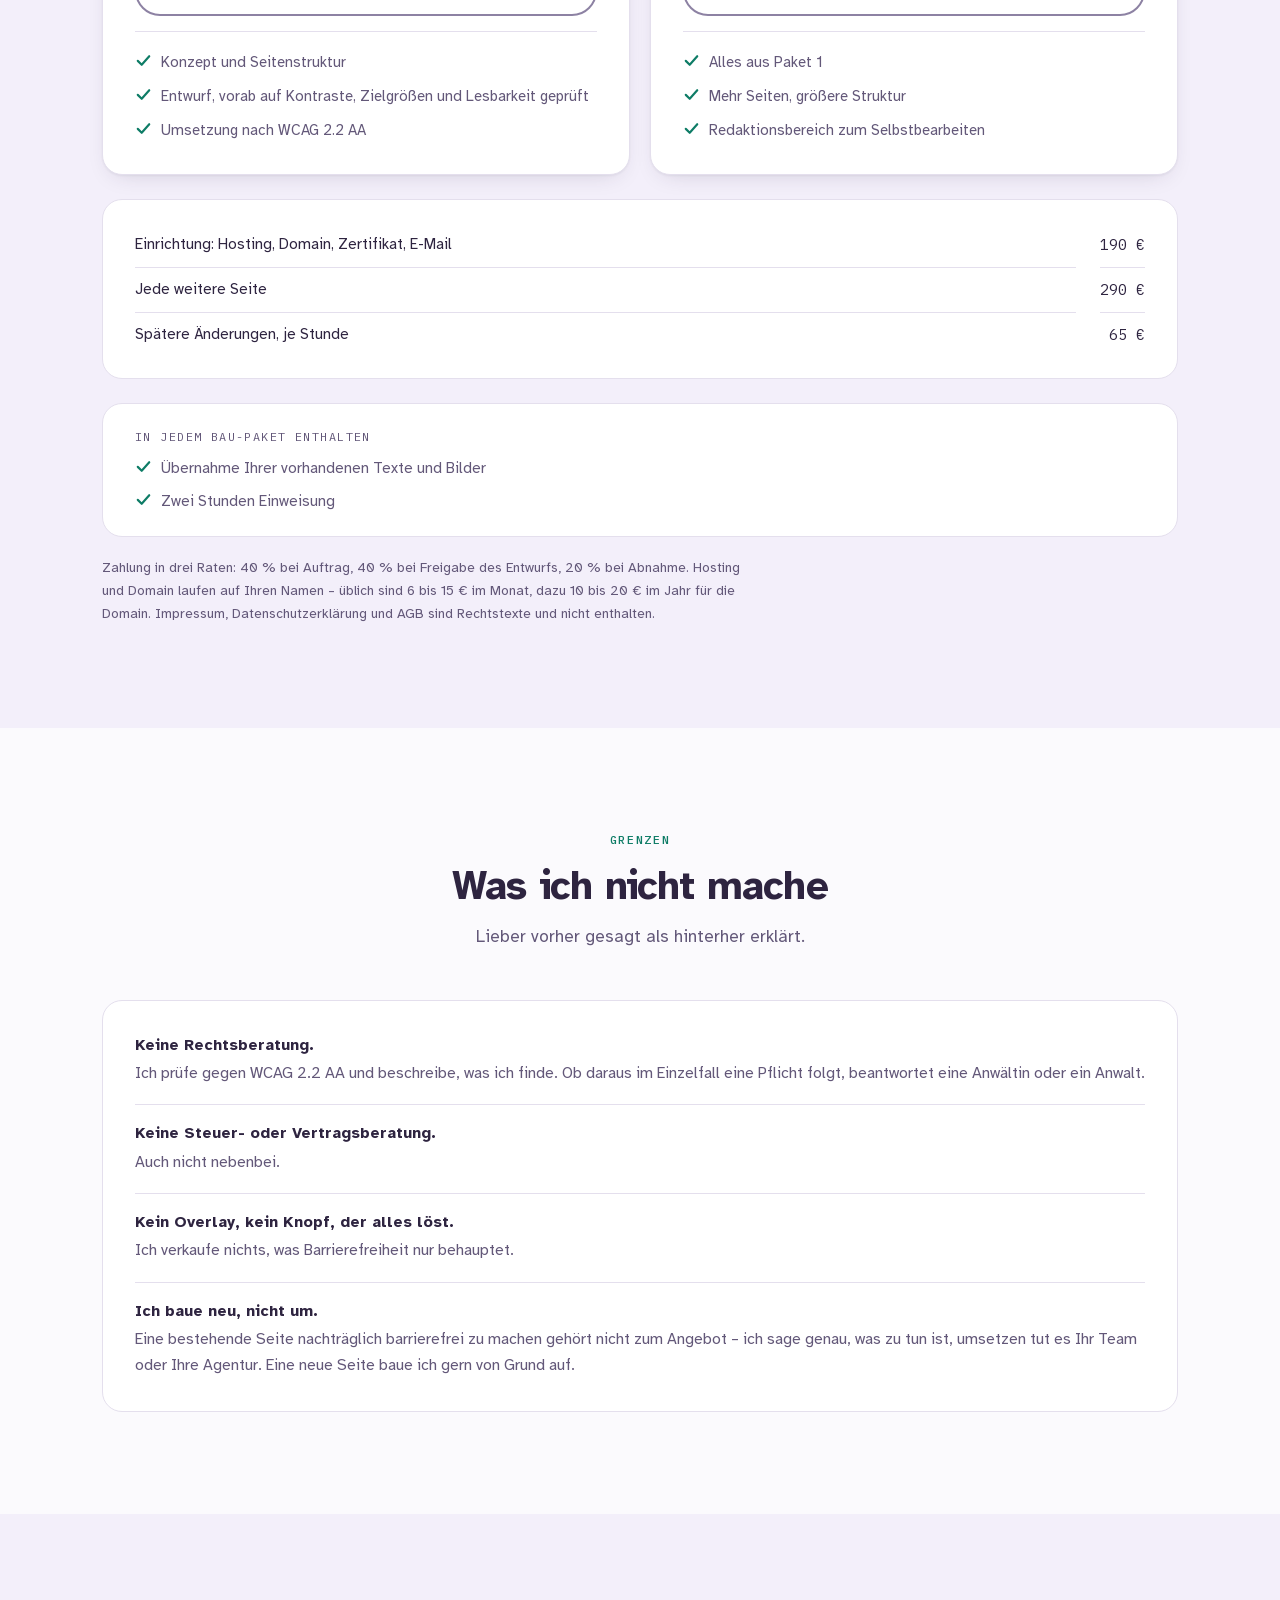
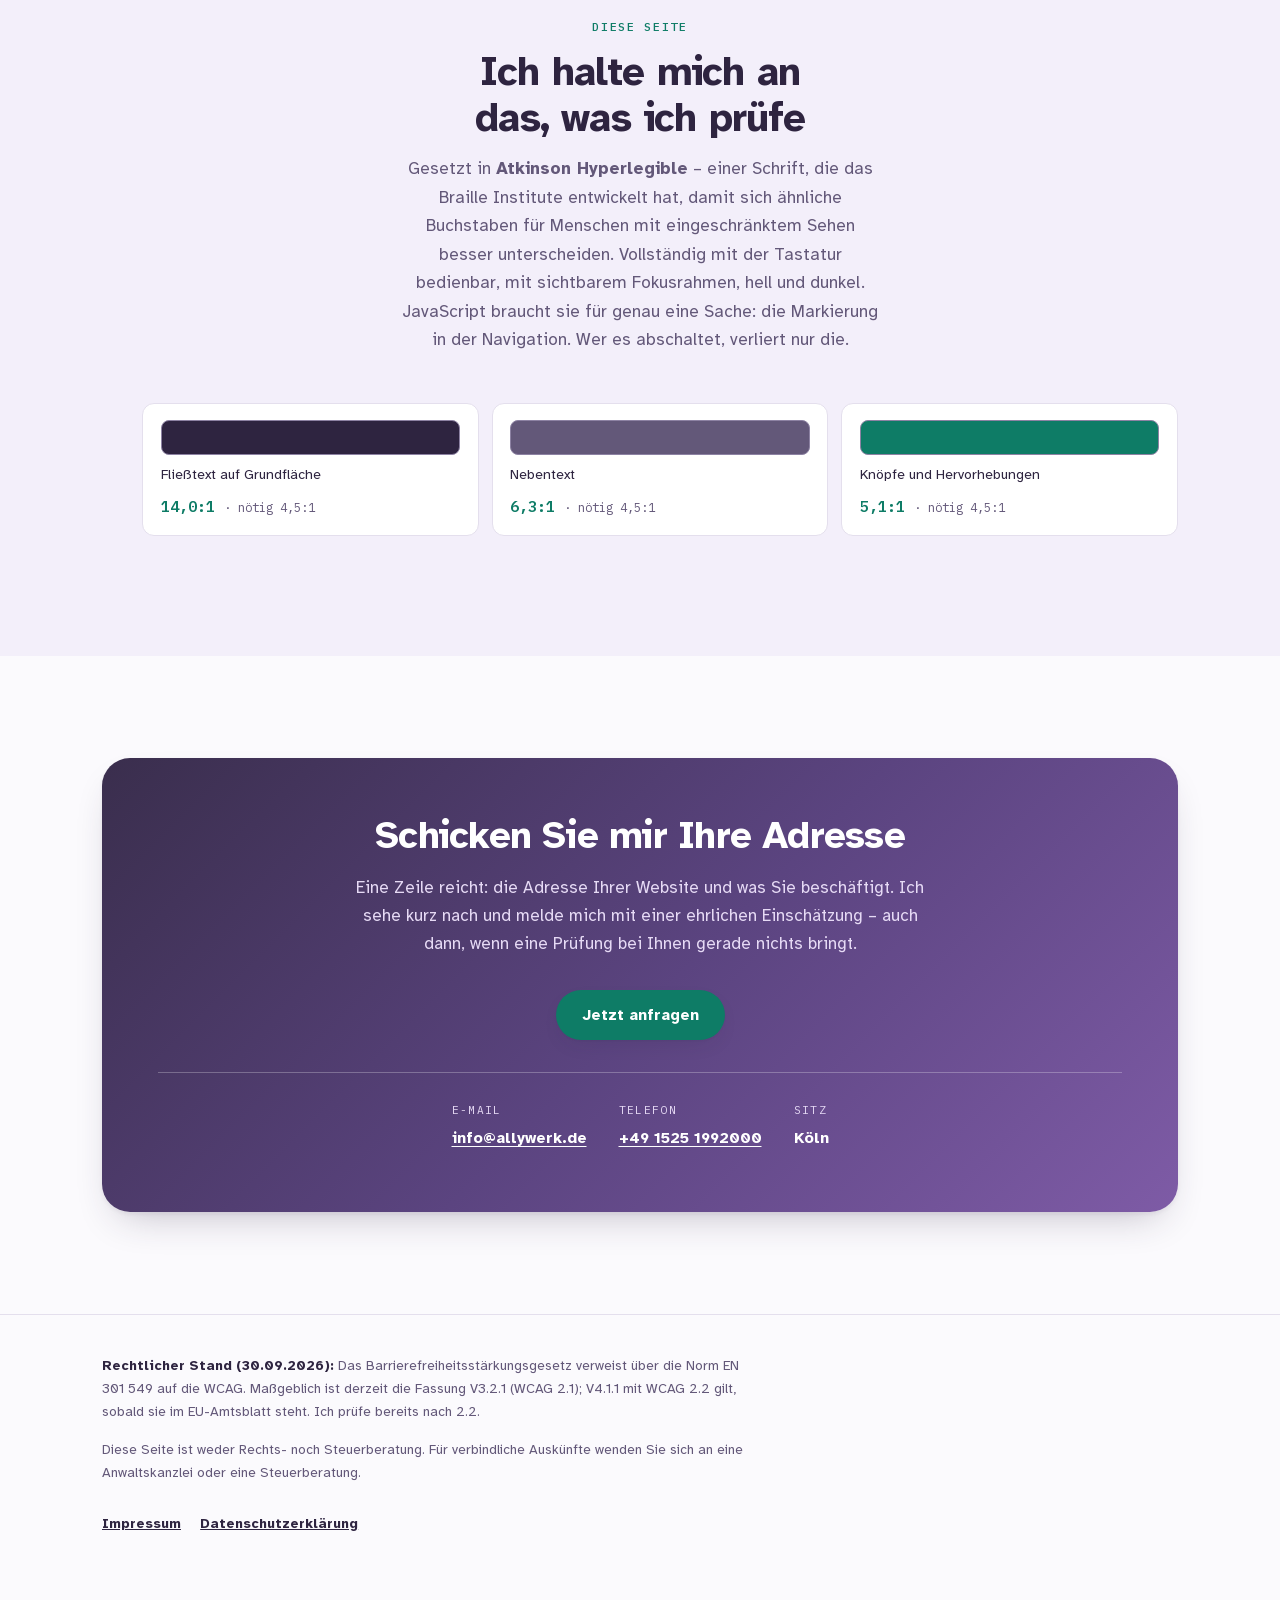
==== commit 96091a4f: "Revert "Echte Unterseiten statt Sprungmarken" This reverts commit af93dc5dd0d843792f12760cbebbe405f7" ====
--- a/index.html
+++ b/index.html
@@ -3,11 +3,10 @@
 <head>
 <meta charset="utf-8">
 <meta name="viewport" content="width=device-width, initial-scale=1">
-<title>Allywerk – Barrierefreiheit, Technik und Auffindbarkeit von Websites</title>
-<meta name="description" content="Ich prüfe Websites auf Barrierefreiheit, Technik und Auffindbarkeit – und baue neue Websites, die von der ersten Zeile an barrierefrei sind. Köln.">
-<link rel="canonical" href="https://allywerk.de/">
-<link rel="icon" href="/img/favicon.svg">
-<link rel="stylesheet" href="/css/stil.css">
+<title>Allywerk</title>
+<meta name="description" content="Barrierefreiheit, Technik und Auffindbarkeit von Websites – automatisch gemessen und von Hand nachgesehen. Köln.">
+<link rel="icon" href="img/favicon.svg">
+<link rel="stylesheet" href="css/stil.css">
 <!-- Kein Tracking-Schnipsel hier einfügen. Der Tag Manager läuft über
      js/statistik.js und wird erst nach Einwilligung geladen (§ 25 TDDDG).
      Fest im <head> setzt er ungefragt Cookies. Siehe README. -->
@@ -34,7 +33,7 @@
       <span class="menue-knopf__striche" aria-hidden="true"><span></span><span></span><span></span></span>
       <span class="nur-sr">Menü öffnen</span>
     </button>
-    <a class="logo-link" href="/"><svg class="logo" aria-hidden="true" focusable="false" xmlns="http://www.w3.org/2000/svg" viewBox="125 112 955 168">
+    <a class="logo-link" href="#seitenanfang"><svg class="logo" aria-hidden="true" focusable="false" xmlns="http://www.w3.org/2000/svg" viewBox="125 112 955 168">
   <path class="lw" d="M496.35,238.07l37.47-106.62h15.24l37.96,106.62h-13.85l-21.89-63.25c-1.34-3.91-2.9-8.79-4.67-14.63-1.78-5.84-3.94-13.3-6.48-22.36h2.49c-2.49,9.16-4.65,16.71-6.48,22.65-1.82,5.94-3.34,10.72-4.54,14.35l-21.26,63.25h-13.99ZM515.19,208.3v-11.88h52.99v11.88h-52.99Z"/>
   <path class="lw" d="M614.03,131.45v106.62h-12.47v-106.62h12.47Z"/>
   <path class="lw" d="M648.38,131.45v106.62h-12.47v-106.62h12.47Z"/>
@@ -55,11 +54,11 @@
       </div>
       <div class="schublade__rollen">
         <ul>
-          <li><a href="/pruefen/"><span class="schublade__icon" aria-hidden="true"><svg viewBox="0 0 24 24"><circle cx="10.5" cy="10.5" r="6.5"/><path d="M15.2 15.2 21 21"/></svg></span>Prüfen</a></li>
-          <li><a href="/bauen/"><span class="schublade__icon" aria-hidden="true"><svg viewBox="0 0 24 24"><path d="M3 20h18M5 20V9l7-5 7 5v11"/><path d="M10 20v-6h4v6"/></svg></span>Bauen</a></li>
-          <li><a href="/ablauf/"><span class="schublade__icon" aria-hidden="true"><svg viewBox="0 0 24 24"><path d="M4 7h10M4 12h16M4 17h7"/><circle cx="18.5" cy="7" r="1.6"/><circle cx="14.5" cy="17" r="1.6"/></svg></span>Ablauf</a></li>
-          <li><a href="/preise/"><span class="schublade__icon" aria-hidden="true"><svg viewBox="0 0 24 24"><path d="M3.5 12.6V5a1.5 1.5 0 0 1 1.5-1.5h7.6L21 12l-8.4 8.4z"/><circle cx="8" cy="8" r="1.4"/></svg></span>Preise</a></li>
-          <li><a href="/kontakt/"><span class="schublade__icon" aria-hidden="true"><svg viewBox="0 0 24 24"><path d="M3.5 6.5h17v11h-17z"/><path d="m3.5 7 8.5 6 8.5-6"/></svg></span>Kontakt</a></li>
+          <li><a href="#leistungen"><span class="schublade__icon" aria-hidden="true"><svg viewBox="0 0 24 24"><circle cx="10.5" cy="10.5" r="6.5"/><path d="M15.2 15.2 21 21"/></svg></span>Prüfen</a></li>
+          <li><a href="#bauen"><span class="schublade__icon" aria-hidden="true"><svg viewBox="0 0 24 24"><path d="M3 20h18M5 20V9l7-5 7 5v11"/><path d="M10 20v-6h4v6"/></svg></span>Bauen</a></li>
+          <li><a href="#ablauf"><span class="schublade__icon" aria-hidden="true"><svg viewBox="0 0 24 24"><path d="M4 7h10M4 12h16M4 17h7"/><circle cx="18.5" cy="7" r="1.6"/><circle cx="14.5" cy="17" r="1.6"/></svg></span>Ablauf</a></li>
+          <li><a href="#preise"><span class="schublade__icon" aria-hidden="true"><svg viewBox="0 0 24 24"><path d="M3.5 12.6V5a1.5 1.5 0 0 1 1.5-1.5h7.6L21 12l-8.4 8.4z"/><circle cx="8" cy="8" r="1.4"/></svg></span>Preise</a></li>
+          <li><a href="#kontakt"><span class="schublade__icon" aria-hidden="true"><svg viewBox="0 0 24 24"><path d="M3.5 6.5h17v11h-17z"/><path d="m3.5 7 8.5 6 8.5-6"/></svg></span>Kontakt</a></li>
         </ul>
       </div>
     </nav>
@@ -68,8 +67,6 @@
 </header>
 
 <main id="inhalt">
-
-  <div class="spaet">
 
   <section class="hero">
     <div class="bahn">
@@ -80,8 +77,8 @@
             <h1>Ein Werkzeug findet einen Teil. <span>Den Rest finde ich.</span></h1>
             <p class="hero__lead">Ich prüfe Websites auf Barrierefreiheit, Technik und Auffindbarkeit – automatisch da, wo Maschinen zuverlässig messen, und <strong>von Hand da, wo nur ein Mensch merkt, dass etwas nicht funktioniert.</strong> Und ich baue neue Websites, die von der ersten Zeile an barrierefrei sind.</p>
             <div class="hero__knoepfe">
-              <a class="knopf knopf--voll" href="/check/">Kostenlos prüfen lassen</a>
-              <a class="knopf knopf--hell" href="/pruefen/">Was ich prüfe</a>
+              <a class="knopf knopf--voll" href="#kontakt">Website prüfen lassen</a>
+              <a class="knopf knopf--hell" href="#leistungen">Was ich prüfe</a>
             </div>
           </div>
 
@@ -105,6 +102,20 @@
     </div>
   </section>
 
+  <div class="normen">
+    <div class="bahn">
+      <p>Ich prüfe gegen</p>
+      <ul>
+        <li>BFSG</li>
+        <li>EN 301 549</li>
+        <li>WCAG 2.2 AA</li>
+        <li>Bericht als PDF</li>
+      </ul>
+    </div>
+  </div>
+
+  <div class="spaet">
+
   <section class="abschnitt" aria-labelledby="t-wir">
     <div class="bahn">
       <div class="kopfzeile kopfzeile--mitte">
@@ -127,6 +138,253 @@
           </ul>
         </article>
       </div>
+    </div>
+  </section>
+
+  <section class="abschnitt abschnitt--tint" id="leistungen" aria-labelledby="t-leistungen">
+    <div class="bahn">
+      <div class="kopfzeile kopfzeile--mitte">
+        <span class="augenbraue">Prüfen</span>
+        <h2 id="t-leistungen">Was geprüft wird</h2>
+        <p>Die Zahl auf jeder Karte sagt, wie viele Punkte die zugehörige Liste hat.</p>
+      </div>
+      <div class="leistungen leistungen--zwei">
+
+        <article class="leistung">
+          <div class="leistung__kopf">
+            <span class="leistung__icon" aria-hidden="true"><svg viewBox="0 0 24 24"><path d="M4 5h16v12H4z"/><path d="M8 21h8M12 17v4"/><path d="M8 9h8M8 13h5"/></svg></span>
+            <span class="leistung__zahl">47 Punkte</span>
+          </div>
+          <h3>Website-Check nach BFSG</h3>
+          <p>Die vollständige WCAG-2.2-AA-Liste an der fertigen Seite: Kontraste, Tastatur, Screenreader, Formulare, Fehlermeldungen, Handy und Touch. Jeder Befund mit Priorität, Screenshot und konkretem Vorschlag.</p>
+        </article>
+
+        <article class="leistung leistung--mint">
+          <div class="leistung__kopf">
+            <span class="leistung__icon" aria-hidden="true"><svg viewBox="0 0 24 24"><path d="M12 3v3M12 18v3M3 12h3M18 12h3M5.6 5.6l2.1 2.1M16.3 16.3l2.1 2.1M18.4 5.6l-2.1 2.1M7.7 16.3l-2.1 2.1"/><circle cx="12" cy="12" r="3.4"/></svg></span>
+            <span class="leistung__zahl">6 Bereiche</span>
+          </div>
+          <h3>Technik, Tempo und Sichtbarkeit</h3>
+          <p>Suchmaschinen, Seitenstruktur, Typografie, Inhalt, Ladezeit und Rechtliches in einem Durchgang. Jeder Befund mit Messwert, Begründung, Empfehlung, Schwere und geschätztem Aufwand.</p>
+        </article>
+
+      </div>
+    </div>
+  </section>
+
+  <section class="abschnitt" id="bauen" aria-labelledby="t-bauen">
+    <div class="bahn">
+      <div class="kopfzeile kopfzeile--mitte">
+        <span class="augenbraue">Bauen</span>
+        <h2 id="t-bauen">Websites, barrierefrei gebaut</h2>
+        <p>Von der ersten Zeile an barrierefrei, nicht nachträglich repariert. Und mit einem Redaktionsbereich, in dem Sie selbst arbeiten können, ohne dass dabei etwas kaputtgeht.</p>
+      </div>
+      <div class="leistungen">
+
+        <article class="leistung">
+          <div class="leistung__kopf">
+            <span class="leistung__icon" aria-hidden="true"><svg viewBox="0 0 24 24"><path d="M3 5h18v14H3z"/><path d="M3 9h18M8 9v10"/></svg></span>
+            <span class="leistung__zahl">bis 10 Seiten</span>
+          </div>
+          <h3>Konzept und Umsetzung</h3>
+          <p>Seitenstruktur, Entwurf, Umsetzung nach WCAG 2.2 AA – Tastatur, Screenreader, Handy. Den Entwurf prüfe ich vorab auf Kontraste, Zielgrößen und Lesbarkeit, bevor eine Zeile Code entsteht. Ihre vorhandenen Texte und Bilder übernehme ich.</p>
+        </article>
+
+        <article class="leistung leistung--mint">
+          <div class="leistung__kopf">
+            <span class="leistung__icon" aria-hidden="true"><svg viewBox="0 0 24 24"><path d="M4 20h4l10-10a2.8 2.8 0 0 0-4-4L4 16z"/><path d="M13.5 6.5l4 4"/></svg></span>
+            <span class="leistung__zahl">inklusive</span>
+          </div>
+          <h3>Der Redaktionsbereich</h3>
+          <p>Texte und Bilder ändern Sie selbst – und können dabei nichts kaputt machen. Ein Bild lässt sich ohne Alternativtext gar nicht speichern, Farben stecken im Design und sind nicht verstellbar, Überschriften sind Struktur statt Formatierung, Links bekommen automatisch einen erkennbaren Namen. Zwei Stunden Einweisung sind dabei.</p>
+        </article>
+
+        <article class="leistung">
+          <div class="leistung__kopf">
+            <span class="leistung__icon" aria-hidden="true"><svg viewBox="0 0 24 24"><path d="M4 6h16v5H4zM4 13h16v5H4z"/><path d="M7.5 8.5h.01M7.5 15.5h.01"/></svg></span>
+            <span class="leistung__zahl">Ihr Vertrag</span>
+          </div>
+          <h3>Hosting und Domain</h3>
+          <p>Beides läuft auf Ihren Namen, nicht auf meinen. Sie zahlen direkt an den Anbieter und behalten jederzeit die Kontrolle über Ihre Seite – üblich sind 6 bis 15 € im Monat. Einrichten übernehme ich einmalig, samt Zertifikat und E-Mail-Adressen.</p>
+        </article>
+
+      </div>
+    </div>
+  </section>
+
+  <section class="band" aria-labelledby="t-wie">
+    <div class="bahn">
+      <div class="kopfzeile kopfzeile--mitte">
+        <span class="augenbraue">Wie ich prüfe</span>
+        <h2 id="t-wie">Automatisch finde ich nicht alles – und sage das auch</h2>
+        <p>Es gibt Anbieter, die eine Zeile Code verkaufen und versprechen, eine Website sei damit barrierefrei. Das funktioniert nicht. Ein Programm kann messen, ob ein Kontrast 4,5:1 erreicht. Es kann nicht beurteilen, ob ein Alternativtext das Bild beschreibt.</p>
+      </div>
+      <div class="gegenueber">
+        <article class="halbe">
+          <h3>Das Werkzeug</h3>
+          <p>Schnell, gleichmäßig, über alle Seiten.</p>
+          <ul>
+            <li>Kontrastwerte und fehlende Beschriftungen</li>
+            <li>Überschriftenstruktur und Linkziele</li>
+            <li>Ladezeit und technische Fehler</li>
+          </ul>
+        </article>
+        <article class="halbe">
+          <h3>Die Handarbeit</h3>
+          <p>Langsam, gründlich, an den wichtigsten Seiten.</p>
+          <ul>
+            <li>Mit der Tastatur durch die ganze Seite</li>
+            <li>Mit VoiceOver vorlesen lassen</li>
+            <li>Formular absichtlich falsch ausfüllen</li>
+            <li>Am Handy drehen und vergrößern</li>
+          </ul>
+        </article>
+      </div>
+    </div>
+  </section>
+
+  <section class="abschnitt" id="ablauf" aria-labelledby="t-ablauf">
+    <div class="bahn">
+      <div class="kopfzeile kopfzeile--mitte">
+        <span class="augenbraue">Ablauf</span>
+        <h2 id="t-ablauf">Fünf Schritte</h2>
+        <p>Von der Anfrage bis zur Nachprüfung dauert es in der Regel zwei bis drei Wochen.</p>
+      </div>
+      <ol class="ablauf">
+        <li class="schritt"><h3>Gespräch</h3><p>Ich sehe mir die Seite kurz an und sage offen, was zu erwarten ist. Kostet nichts.</p></li>
+        <li class="schritt"><h3>Angebot</h3><p>Fester Preis, fester Umfang, feste Seitenzahl. Keine Überraschungen auf der Rechnung.</p></li>
+        <li class="schritt"><h3>Prüfung</h3><p>Erst automatisch über alle Seiten, dann von Hand an den wichtigsten.</p></li>
+        <li class="schritt"><h3>Bericht</h3><p>PDF mit jedem Befund: was ist los, warum stört es, was tun, wie dringend.</p></li>
+        <li class="schritt"><h3>Nachprüfung</h3><p>Wenn Ihr Team die Punkte abgearbeitet hat, prüfe ich nach und halte fest, was jetzt steht.</p></li>
+      </ol>
+    </div>
+  </section>
+
+  <section class="abschnitt abschnitt--tint" id="preise" aria-labelledby="t-preise">
+    <div class="bahn">
+      <div class="kopfzeile kopfzeile--mitte">
+        <span class="augenbraue">Preise</span>
+        <h2 id="t-preise">Was es kostet</h2>
+        <p>Alle Beträge netto.</p>
+      </div>
+
+      <h3 class="preisgruppe">Prüfen</h3>
+
+      <div class="pakete pakete--drei">
+        <article class="paket">
+          <h4>Kurz-Check</h4>
+          <p class="paket__fuer">Sie wissen danach, ob sich ein genauer Blick lohnt.</p>
+          <p class="paket__preis">0 €<small>kostenlos, sofort, ohne Anmeldung</small></p>
+          <a class="knopf knopf--voll paket__knopf" href="check/">Jetzt prüfen</a>
+          <ul>
+            <li>Acht Kernpunkte an Ihrer Startseite</li>
+            <li>Ampel und Befunde im Klartext</li>
+            <li>PDF zum Mitnehmen</li>
+            <li>Ergebnis in wenigen Sekunden</li>
+          </ul>
+        </article>
+
+        <article class="paket paket--betont">
+          <p class="paket__marke">Empfohlen</p>
+          <h4>Detail-Check</h4>
+          <p class="paket__fuer">Sie wissen danach, was genau zu tun ist und in welcher Reihenfolge.</p>
+          <p class="paket__preis">149 €<small>einmalig, bis 6 Seiten</small></p>
+          <a class="knopf knopf--voll paket__knopf" href="mailto:info@allywerk.de?subject=Detail-Check%20anfragen">Detail-Check anfragen</a>
+          <ul>
+            <li>Rund 100 Einzelprüfungen auf sechs Seiten</li>
+            <li>WCAG 2.2 AA, automatisch und von Hand</li>
+            <li>Lösungsweg zu jedem Befund</li>
+            <li>Maßnahmenplan nach Wirkung und Aufwand</li>
+            <li>30 Minuten Ergebnisgespräch</li>
+            <li>Nachkontrolle innerhalb von vier Wochen</li>
+          </ul>
+        </article>
+
+        <article class="paket">
+          <h4>Komplett mit 6 Monaten SEO</h4>
+          <p class="paket__fuer">Sie bekommen jemanden, der mit umsetzt und die Zahlen im Blick behält.</p>
+          <p class="paket__preis">449 €<small>pro Monat · 6 Monate · zusammen 2.694&nbsp;€</small></p>
+          <a class="knopf knopf--rand paket__knopf" href="mailto:info@allywerk.de?subject=Komplett%20mit%20SEO%20anfragen">Komplett anfragen</a>
+          <ul>
+            <li>Alles aus dem Detail-Check, bis 15 Seiten</li>
+            <li>Google Analytics 4 und Search Console eingerichtet</li>
+            <li>Sechs Monate Arbeit an Titeln, Überschriften, Links und Ladezeit</li>
+            <li>Monatsbericht mit Klicks, Suchbegriffen und Positionen</li>
+            <li>30 Minuten Gespräch pro Monat, Abschlussprüfung nach sechs Monaten</li>
+          </ul>
+        </article>
+      </div>
+
+      <div class="weitere">
+        <dl>
+          <dt>Detail-Check plus Umsetzung der drei wichtigsten Punkte</dt><dd>349 €</dd>
+          <dt>Umsetzung und spätere Änderungen, je Stunde</dt><dd>65 €</dd>
+        </dl>
+      </div>
+
+      <p class="preishinweis">Eine Zusage für einen bestimmten Google-Platz gebe ich nicht. Die gibt es seriös nicht.</p>
+
+      <h3 class="preisgruppe">Bauen</h3>
+
+      <div class="pakete">
+        <article class="paket">
+          <h4>Website Paket 1</h4>
+          <p class="paket__fuer">Für kleine Betriebe, die eine Seite brauchen, die trägt.</p>
+          <p class="paket__preis">2.100 €<small>bis 5 Seiten, mit Entwurf</small></p>
+          <a class="knopf knopf--rand paket__knopf" href="mailto:info@allywerk.de?subject=Website%20Paket%201%20anfragen">Paket 1 anfragen</a>
+          <ul>
+            <li>Konzept und Seitenstruktur</li>
+            <li>Entwurf, vorab auf Kontraste, Zielgrößen und Lesbarkeit geprüft</li>
+            <li>Umsetzung nach WCAG 2.2 AA</li>
+          </ul>
+        </article>
+
+        <article class="paket">
+          <h4>Website Paket 2</h4>
+          <p class="paket__fuer">Wenn mehr Seiten dazukommen, Buchung oder ein Shop.</p>
+          <p class="paket__preis">3.500 €<small>bis 10 Seiten, mit Entwurf und CMS</small></p>
+          <a class="knopf knopf--rand paket__knopf" href="mailto:info@allywerk.de?subject=Website%20Paket%202%20anfragen">Paket 2 anfragen</a>
+          <ul>
+            <li>Alles aus Paket 1</li>
+            <li>Mehr Seiten, größere Struktur</li>
+            <li>Redaktionsbereich zum Selbstbearbeiten</li>
+          </ul>
+        </article>
+      </div>
+
+      <div class="weitere">
+        <dl>
+          <dt>Einrichtung: Hosting, Domain, Zertifikat, E-Mail</dt><dd>190 €</dd>
+          <dt>Jede weitere Seite</dt><dd>290 €</dd>
+          <dt>Spätere Änderungen, je Stunde</dt><dd>65 €</dd>
+        </dl>
+      </div>
+
+      <div class="weitere">
+        <p class="weitere__titel">In jedem Bau-Paket enthalten</p>
+        <ul class="enthalten">
+          <li>Übernahme Ihrer vorhandenen Texte und Bilder</li>
+          <li>Zwei Stunden Einweisung</li>
+        </ul>
+      </div>
+
+      <p class="preishinweis">Zahlung in drei Raten: 40 % bei Auftrag, 40 % bei Freigabe des Entwurfs, 20 % bei Abnahme. Hosting und Domain laufen auf Ihren Namen – üblich sind 6 bis 15 € im Monat, dazu 10 bis 20 € im Jahr für die Domain. Impressum, Datenschutzerklärung und AGB sind Rechtstexte und nicht enthalten.</p>
+    </div>
+  </section>
+
+  <section class="abschnitt" aria-labelledby="t-grenzen">
+    <div class="bahn">
+      <div class="kopfzeile kopfzeile--mitte">
+        <span class="augenbraue">Grenzen</span>
+        <h2 id="t-grenzen">Was ich nicht mache</h2>
+        <p>Lieber vorher gesagt als hinterher erklärt.</p>
+      </div>
+      <ul class="grenzen">
+        <li><strong>Keine Rechtsberatung.</strong> Ich prüfe gegen WCAG 2.2 AA und beschreibe, was ich finde. Ob daraus im Einzelfall eine Pflicht folgt, beantwortet eine Anwältin oder ein Anwalt.</li>
+        <li><strong>Keine Steuer- oder Vertragsberatung.</strong> Auch nicht nebenbei.</li>
+        <li><strong>Kein Overlay, kein Knopf, der alles löst.</strong> Ich verkaufe nichts, was Barrierefreiheit nur behauptet.</li>
+        <li><strong>Ich baue neu, nicht um.</strong> Eine bestehende Seite nachträglich barrierefrei zu machen gehört nicht zum Angebot – ich sage genau, was zu tun ist, umsetzen tut es Ihr Team oder Ihre Agentur. Eine neue Seite baue ich gern von Grund auf.</li>
+      </ul>
     </div>
   </section>
 
@@ -157,13 +415,31 @@
     </div>
   </section>
 
+  <section class="schluss" id="kontakt" aria-labelledby="t-kontakt">
+    <div class="bahn">
+      <div class="schluss__tafel">
+        <h2 id="t-kontakt">Schicken Sie mir Ihre Adresse</h2>
+        <p>Eine Zeile reicht: die Adresse Ihrer Website und was Sie beschäftigt. Ich sehe kurz nach und melde mich mit einer ehrlichen Einschätzung – auch dann, wenn eine Prüfung bei Ihnen gerade nichts bringt.</p>
+        <a class="knopf knopf--voll" href="mailto:info@allywerk.de?subject=Anfrage%20%C3%BCber%20allywerk.de">Jetzt anfragen</a>
+        <ul class="kontaktliste">
+          <li><span>E-Mail</span><b><a href="mailto:info@allywerk.de">info@allywerk.de</a></b></li>
+          <li><span>Telefon</span><b><a href="tel:+4915251992000">+49 1525 1992000</a></b></li>
+          <li><span>Sitz</span><b>Köln</b></li>
+        </ul>
+      </div>
+    </div>
+  </section>
+
+
   <div class="nach-oben">
     <a href="#seitenanfang">
       <svg viewBox="0 0 24 24" aria-hidden="true"><path d="M12 19V5M5 12l7-7 7 7"/></svg>
       <span>Nach oben</span>
     </a>
   </div>
-  </div>
+
+  </div>
+
 </main>
 
 <footer>
@@ -177,7 +453,8 @@
     </nav>
   </div>
 </footer>
-<script src="/js/navigation.js" defer></script>
-<script src="/js/statistik.js" defer></script>
+
+<script src="js/navigation.js" defer></script>
+<script src="js/statistik.js" defer></script>
 </body>
 </html>
--- a/css/stil.css
+++ b/css/stil.css
@@ -284,7 +284,7 @@
   display:block;font-family:var(--mono);font-size:.74rem;letter-spacing:.14em;
   text-transform:uppercase;color:var(--teal);margin-bottom:.8rem;font-weight:500;
 }
-.kopfzeile :is(h1,h2){font-size:clamp(1.7rem,3.6vw,2.5rem);margin-bottom:.9rem}
+.kopfzeile h2{font-size:clamp(1.7rem,3.6vw,2.5rem);margin-bottom:.9rem}
 .kopfzeile p{color:var(--ink-soft);font-size:1.08rem}
 
 /* ------------------------------------------------------------------ Personen */
@@ -304,7 +304,7 @@
 }
 .person__rolle{font-family:var(--mono);font-size:.72rem;letter-spacing:.12em;
   text-transform:uppercase;color:var(--teal)}
-.person :is(h2,h3){font-size:1.35rem}
+.person h3{font-size:1.35rem}
 .person p{color:var(--ink-soft);font-size:.98rem}
 .person ul{margin:.35rem 0 0;padding:0;list-style:none;display:grid;gap:.5rem}
 .person li{display:flex;gap:.6rem;font-size:.94rem;color:var(--ink-soft)}
@@ -337,19 +337,19 @@
   color:var(--ink-soft);border:1px solid var(--rahmen-stark);border-radius:999px;
   padding:.28rem .7rem;white-space:nowrap;font-variant-numeric:tabular-nums;
 }
-.leistung :is(h2,h3){font-size:1.2rem}
+.leistung h3{font-size:1.2rem}
 .leistung p{color:var(--ink-soft);font-size:.96rem}
 
 /* ------------------------------------------------------------------ Dunkles Band */
 .band{background:var(--verlauf);color:var(--auf-violett);padding-block:var(--luft)}
 .band .augenbraue{color:var(--auf-violett-soft)}
-.band .kopfzeile :is(h1,h2){color:#fff}
+.band .kopfzeile h2{color:#fff}
 .band .kopfzeile p{color:var(--auf-violett-soft)}
 .gegenueber{display:grid;gap:1.25rem}
 @media (min-width:44rem){.gegenueber{grid-template-columns:1fr 1fr}}
 .halbe{background:rgba(255,255,255,.1);border:1px solid rgba(255,255,255,.26);
   border-radius:var(--radius);padding:clamp(1.4rem,3vw,2rem);display:grid;gap:.7rem}
-.halbe :is(h2,h3){font-size:1.1rem;color:#fff}
+.halbe h3{font-size:1.1rem;color:#fff}
 .halbe p{color:var(--auf-violett-soft);font-size:.96rem}
 .halbe ul{margin:0;padding:0;list-style:none;display:grid;gap:.45rem}
 .halbe li{display:flex;gap:.6rem;font-size:.93rem;color:var(--auf-violett-soft)}
@@ -374,7 +374,7 @@
 }
 :root[data-theme="dark"] .schritt::before{background:var(--violett-hell)}
 @media (prefers-color-scheme:dark){:root:not([data-theme="light"]) .schritt::before{background:var(--violett-hell)}}
-.schritt :is(h2,h3){font-size:1.02rem}
+.schritt h3{font-size:1.02rem}
 .schritt p{font-size:.9rem;color:var(--ink-soft)}
 
 /* ------------------------------------------------------------------ Preise */
@@ -398,7 +398,7 @@
   font-family:var(--mono);font-size:.7rem;letter-spacing:.12em;text-transform:uppercase;
   color:var(--teal-ink);background:var(--teal);border-radius:999px;padding:.3rem .85rem;margin:0;
 }
-.paket :is(h2,h3){font-size:1.2rem}
+.paket h3{font-size:1.2rem}
 .paket__preis{font-family:var(--mono);font-size:2.1rem;font-weight:600;
   font-variant-numeric:tabular-nums;margin:.4rem 0 0}
 .paket__preis small{display:block;font-size:.72rem;font-weight:400;color:var(--ink-soft);
@@ -449,7 +449,7 @@
 .schluss{padding-block:var(--luft)}
 .schluss__tafel{background:var(--verlauf);color:#fff;border-radius:28px;
   padding:clamp(2rem,5vw,3.5rem);text-align:center;box-shadow:var(--schatten-hoch)}
-.schluss__tafel :is(h1,h2){font-size:clamp(1.7rem,3.6vw,2.4rem);margin-bottom:1rem}
+.schluss__tafel h2{font-size:clamp(1.7rem,3.6vw,2.4rem);margin-bottom:1rem}
 .schluss__tafel p{color:var(--auf-violett-soft);max-width:52ch;margin:0 auto 2rem}
 .kontaktliste{display:flex;flex-wrap:wrap;justify-content:center;gap:.6rem 2rem;
   list-style:none;margin:2rem 0 0;padding:1.75rem 0 0;border-top:1px solid rgba(255,255,255,.26)}
@@ -537,18 +537,13 @@
   display:inline-block;padding-block:.22rem;
 }
 
-/* Die Überschriftenstile sprechen bewusst zwei Ebenen an (:is(h2,h3)).
-   Auf den Unterseiten wird die Abschnittsüberschrift zur h1, und alles
-   darunter rutscht eine Ebene hoch – sonst springt es von h1 auf h3.
-   Die Gestaltung darf an der Ebene nicht hängen. */
-
 /* ---------- Preisgruppen (Prüfen / Bauen) ---------- */
 .preisgruppe{
   font-family:var(--mono);font-size:.8rem;letter-spacing:.14em;text-transform:uppercase;
   color:var(--teal);font-weight:500;margin:2.75rem 0 1.1rem;
 }
 .preisgruppe:first-of-type{margin-top:0}
-.paket :is(h3,h4){font-size:1.25rem;line-height:1.15;letter-spacing:-.02em;margin:0}
+.paket h4{font-size:1.25rem;line-height:1.15;letter-spacing:-.02em;margin:0}
 .paket__fuer{color:var(--ink-soft);font-size:.92rem;margin:0;min-height:2.6em}
 .preishinweis{margin-top:1.25rem;font-size:.86rem;color:var(--ink-soft);max-width:72ch}
 
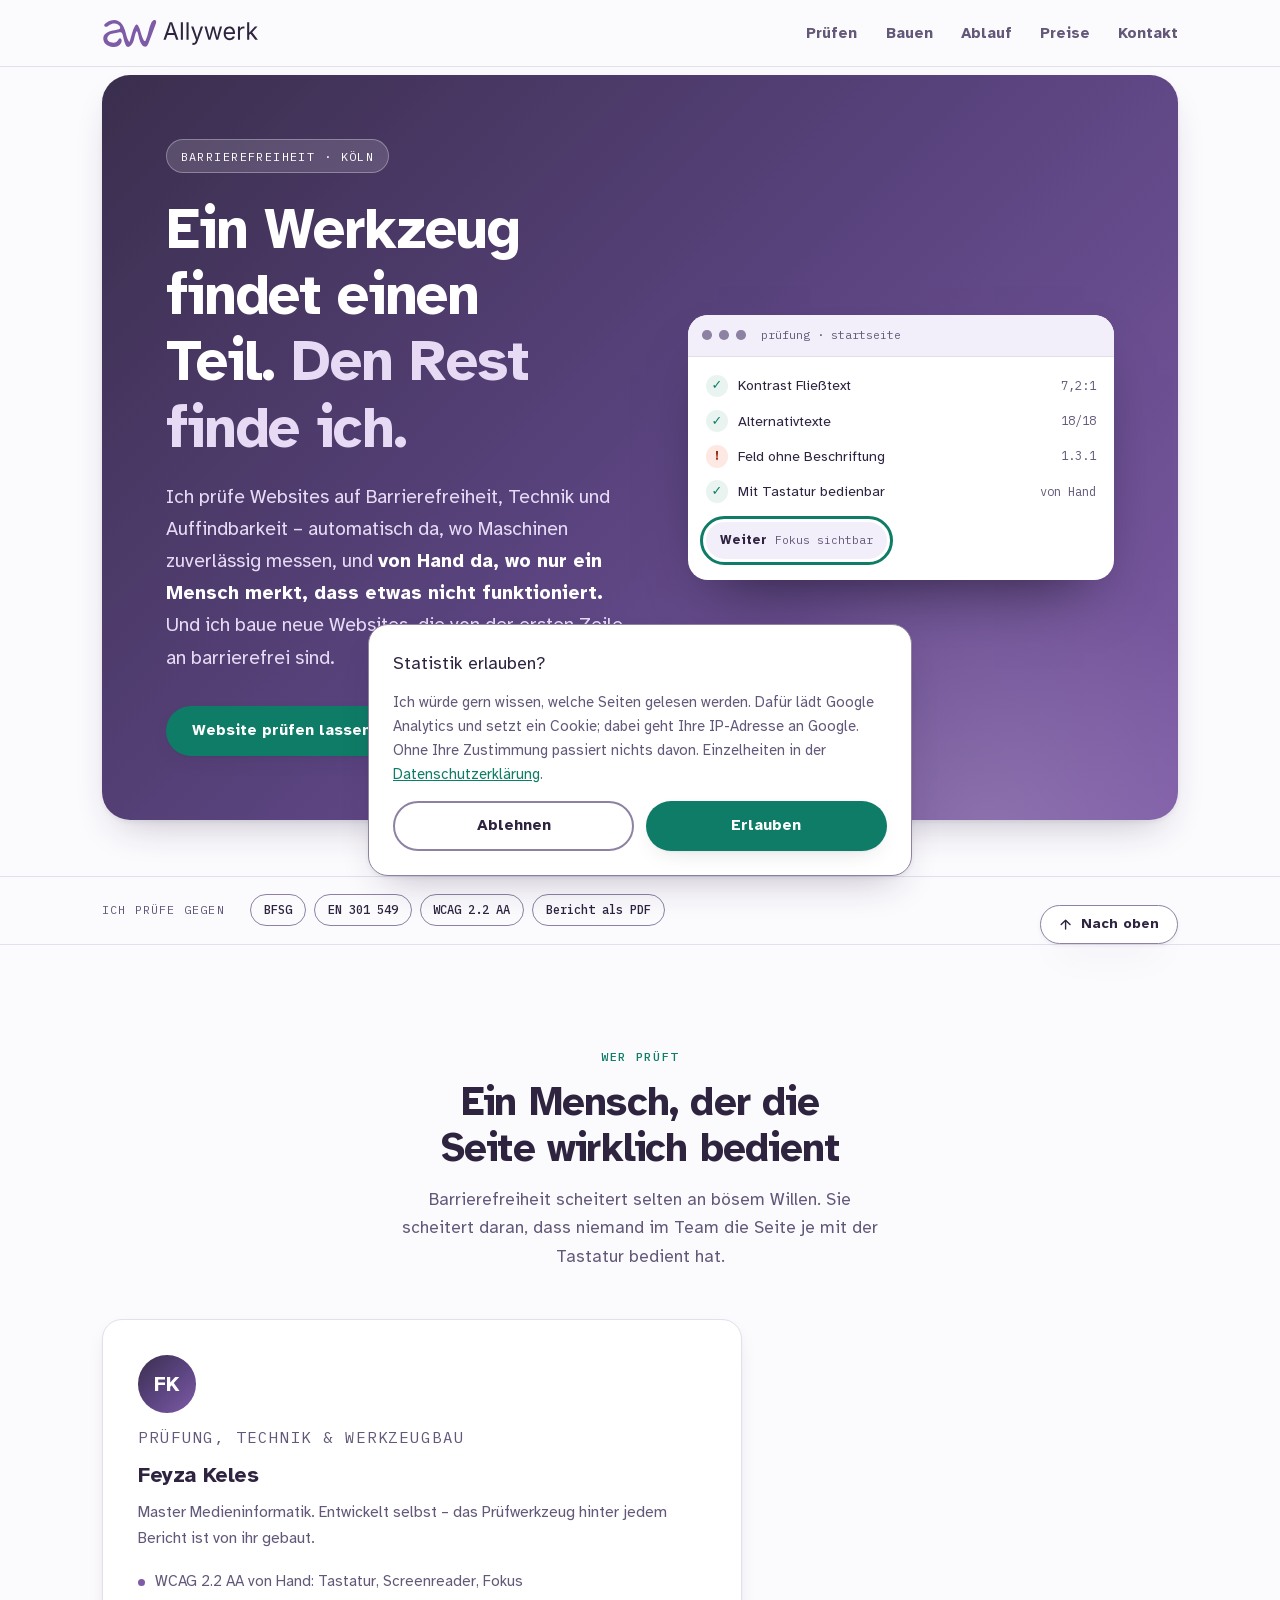
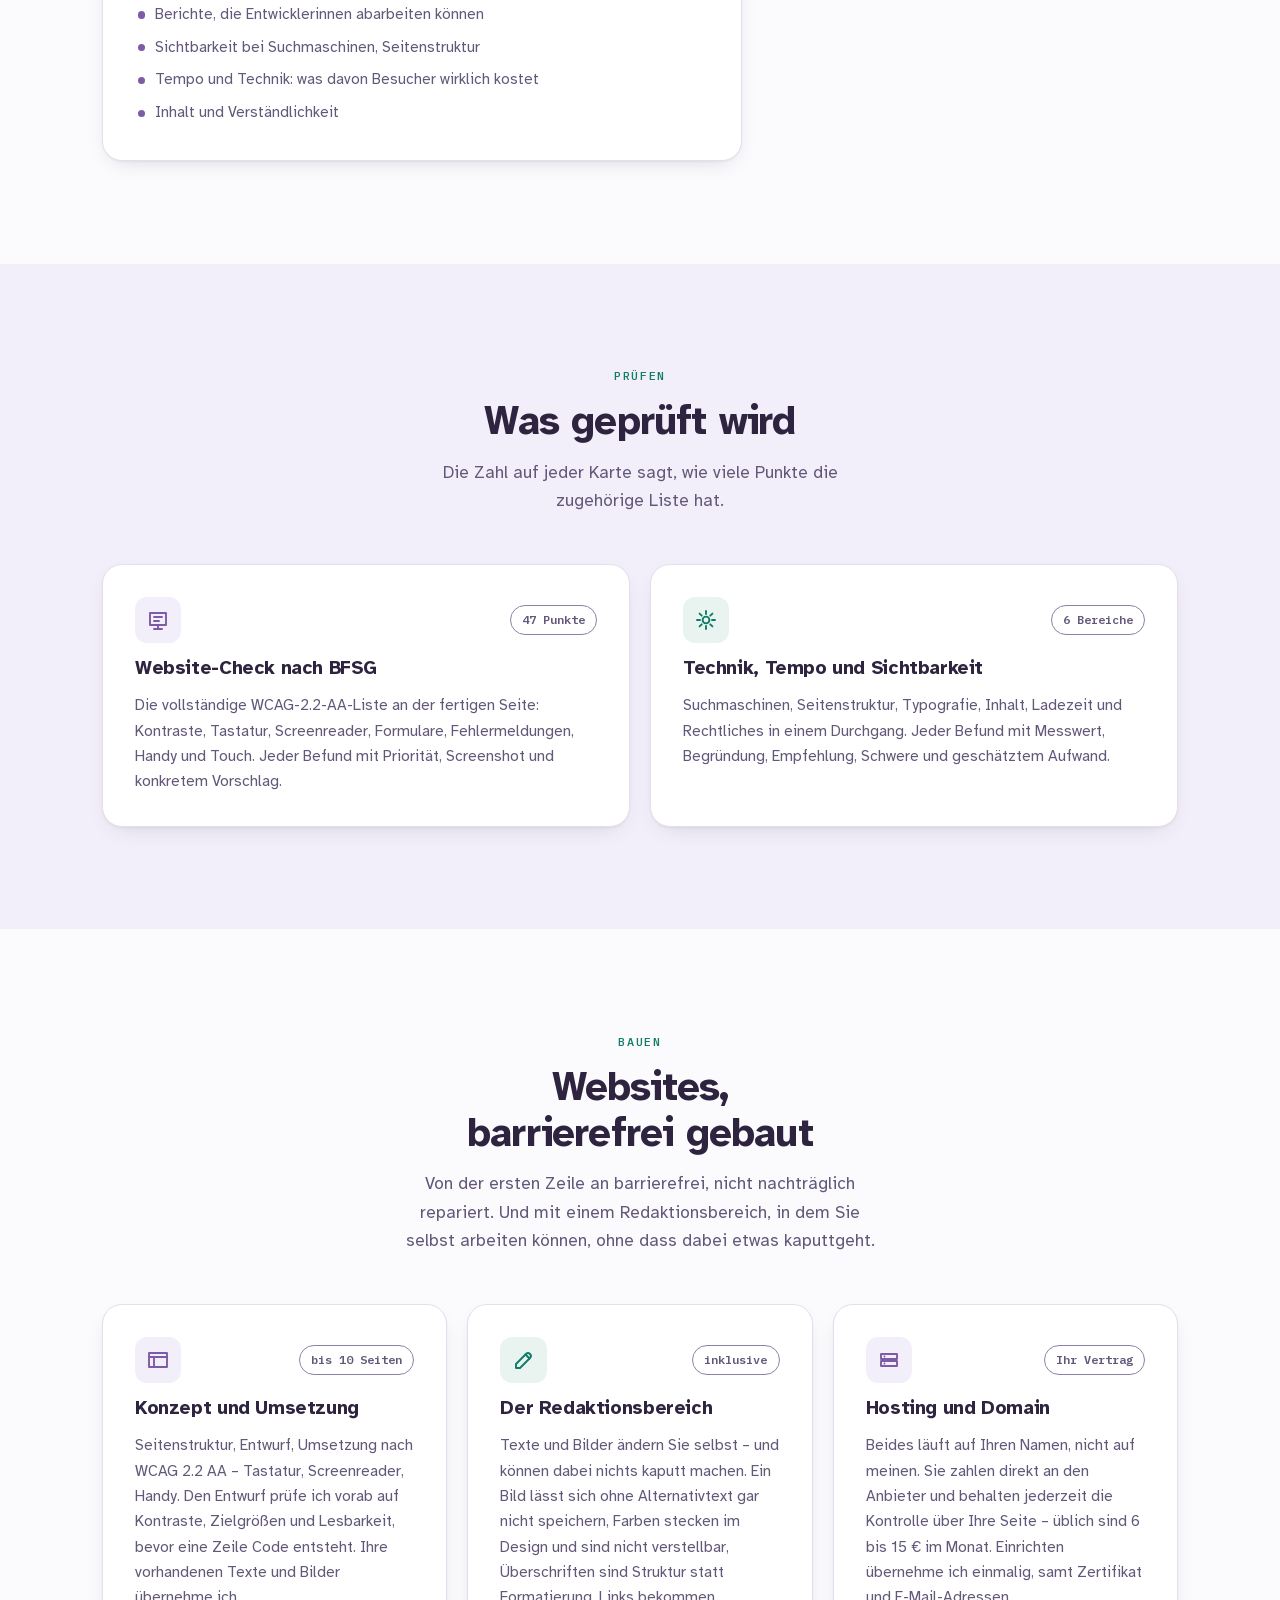
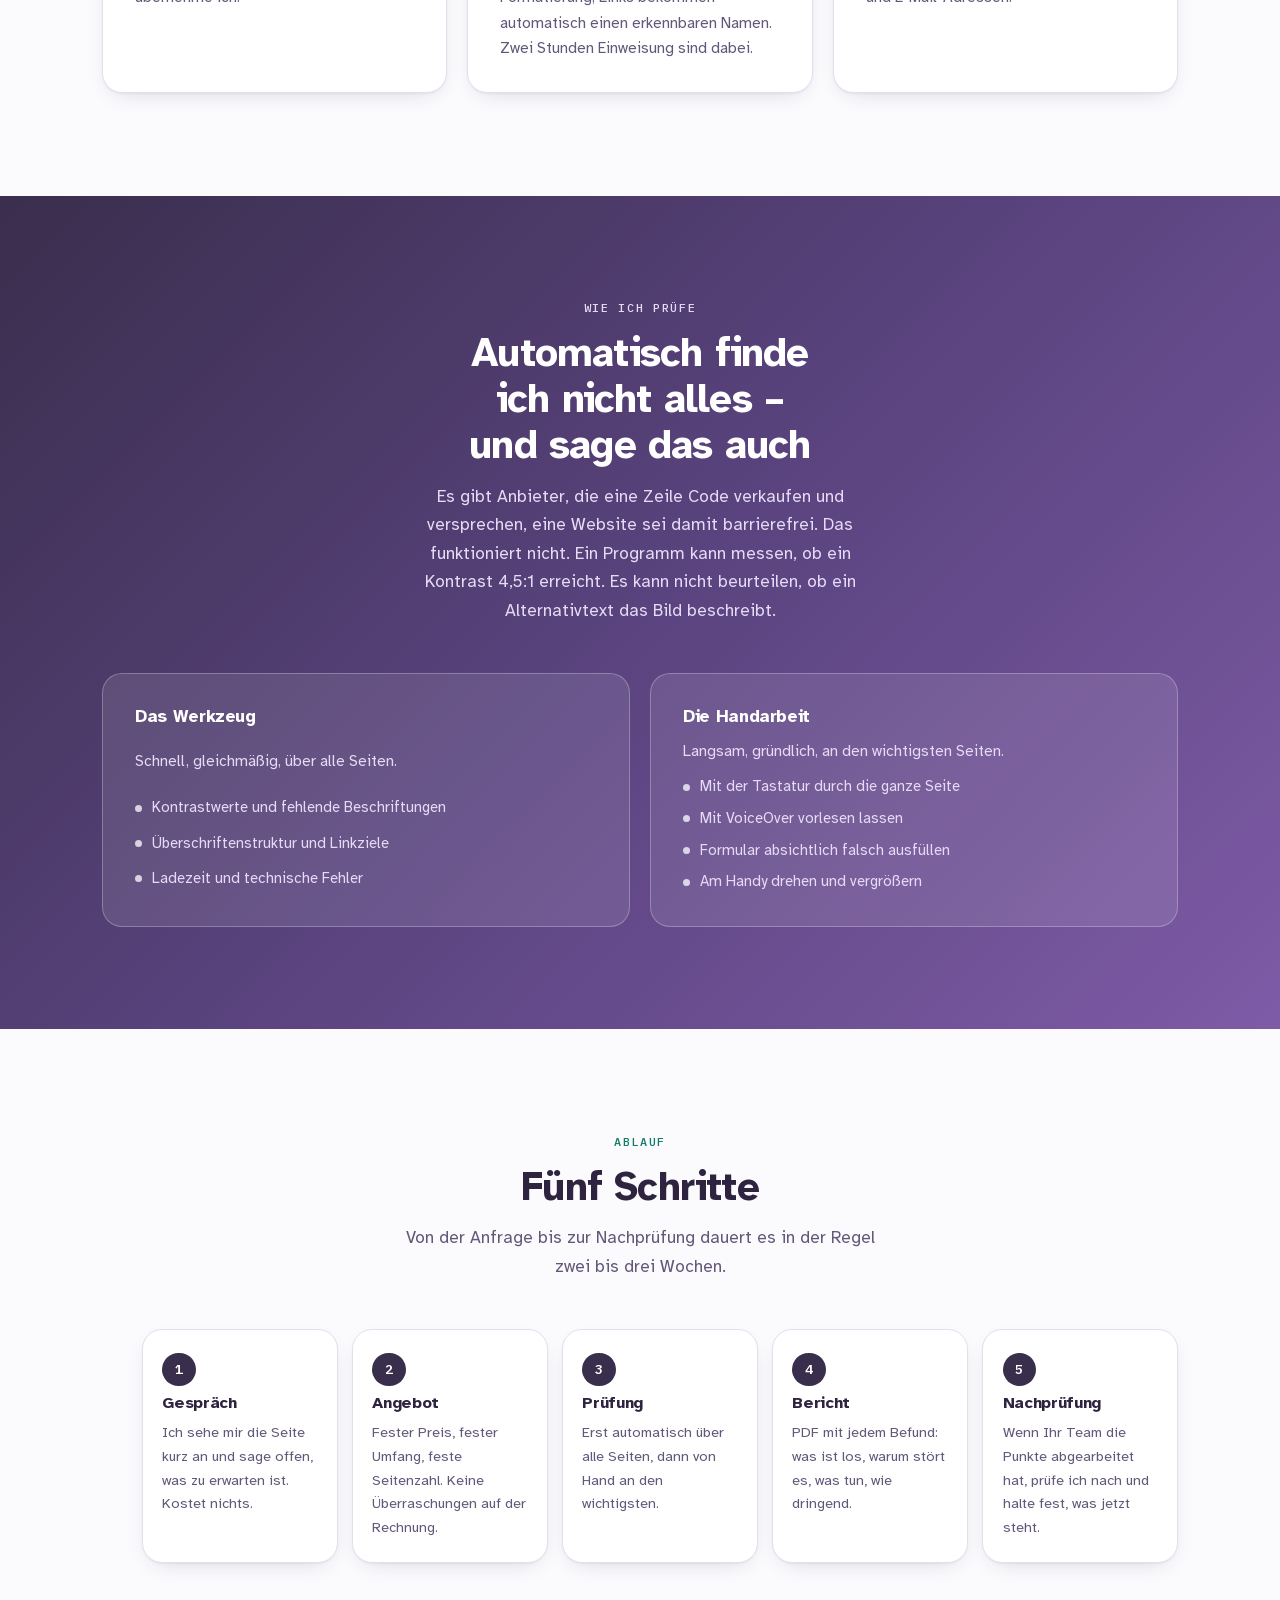
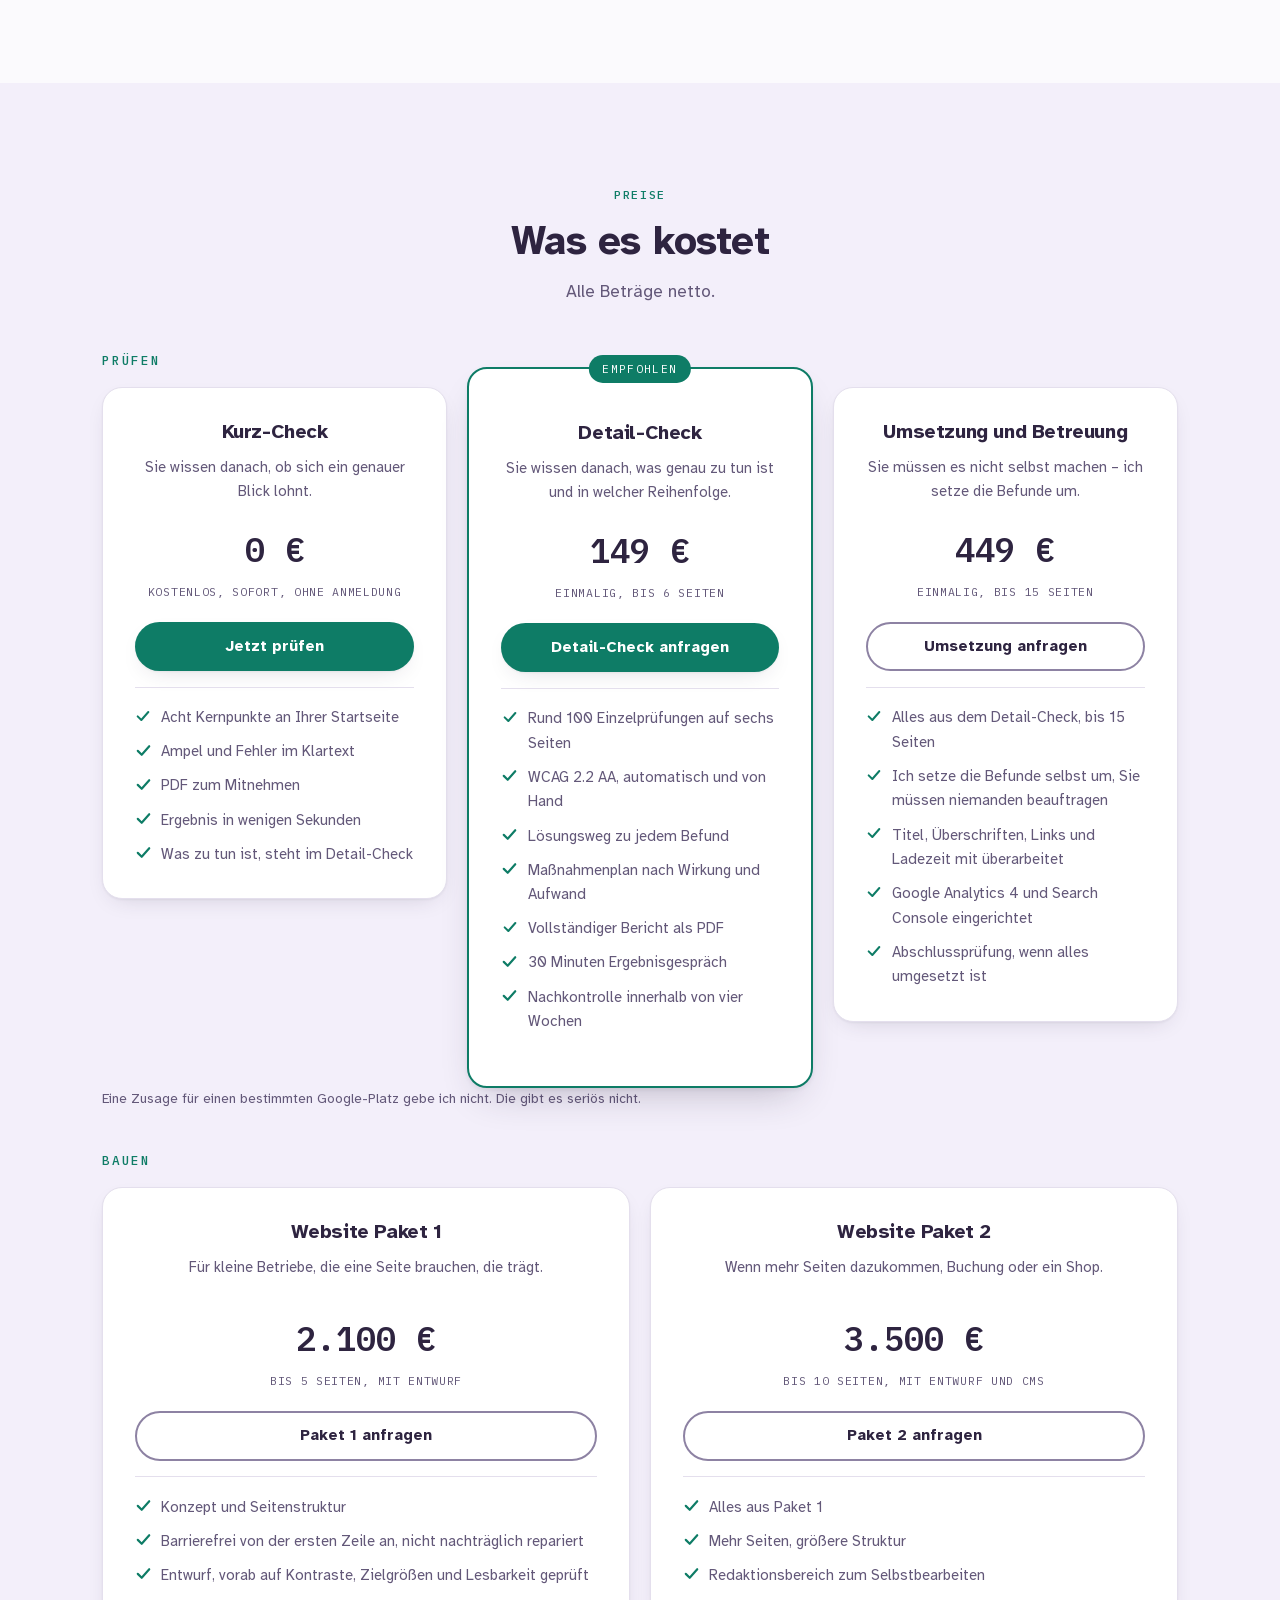
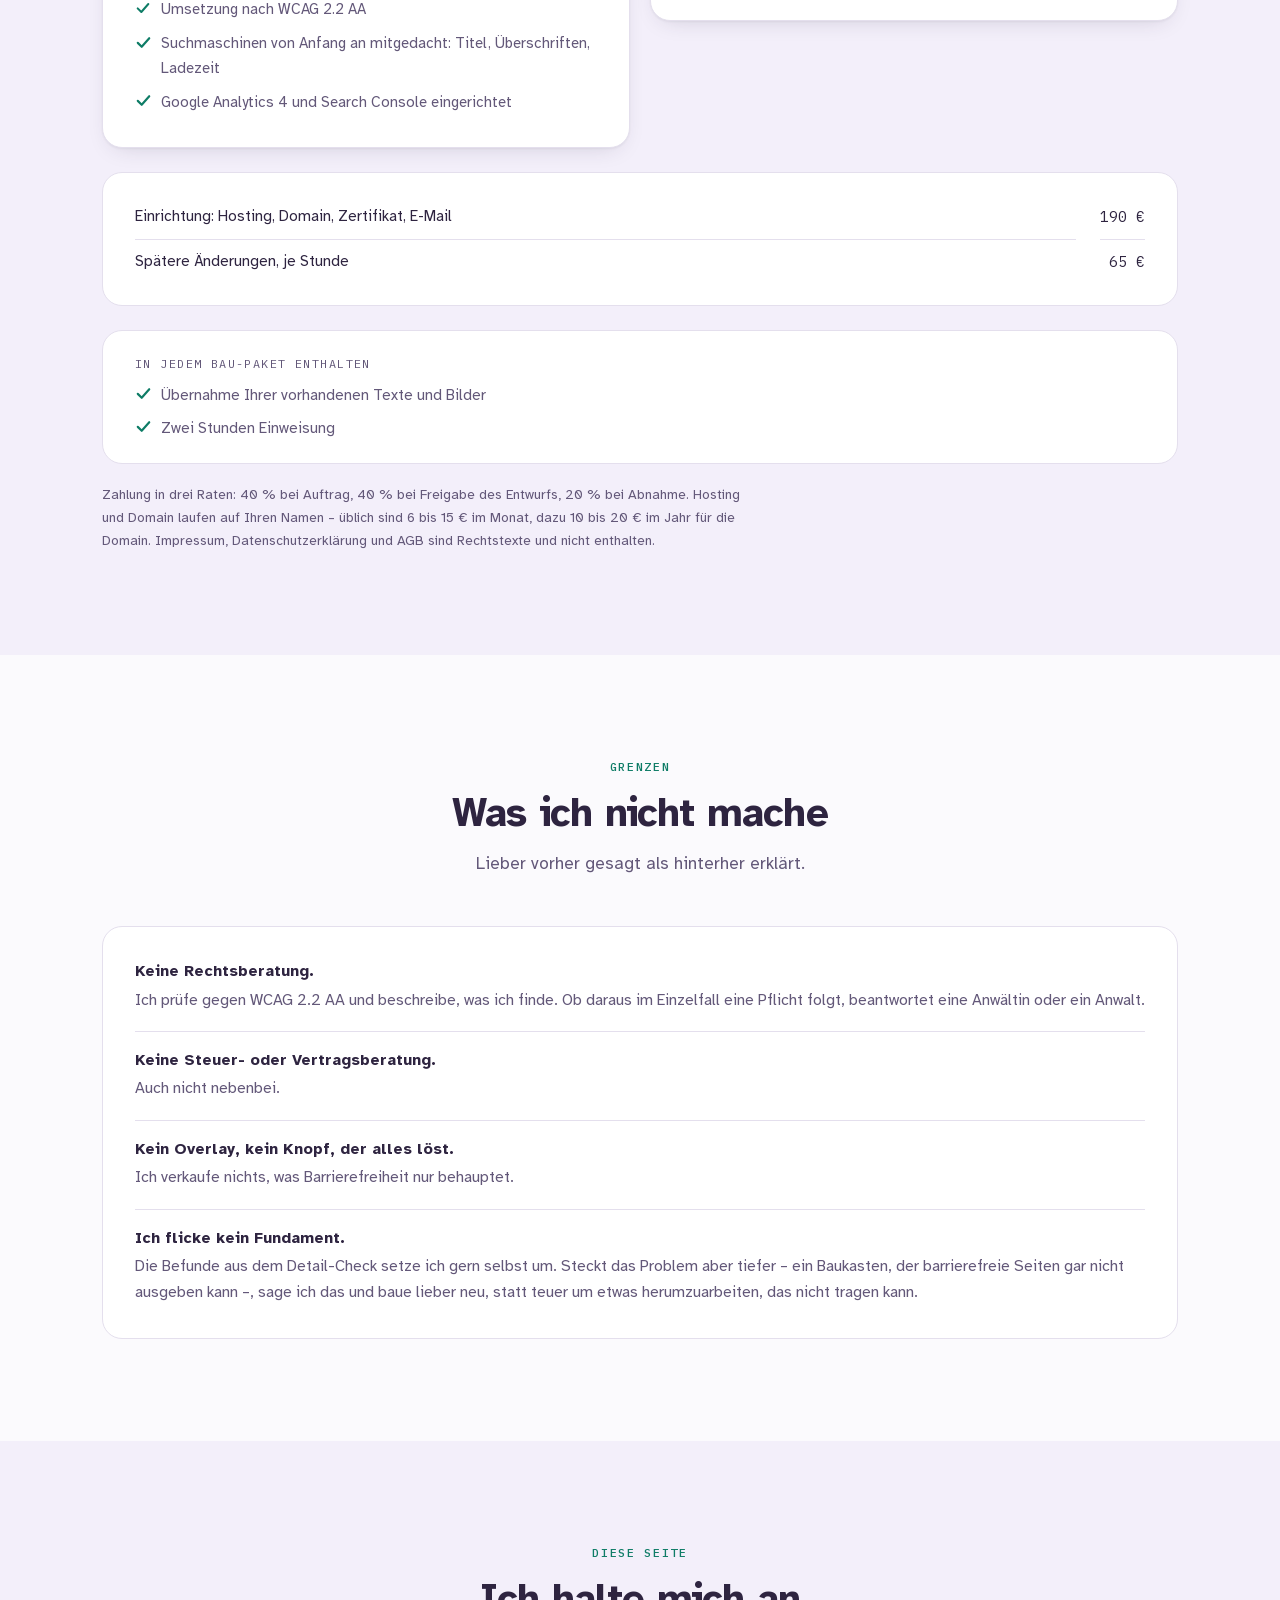
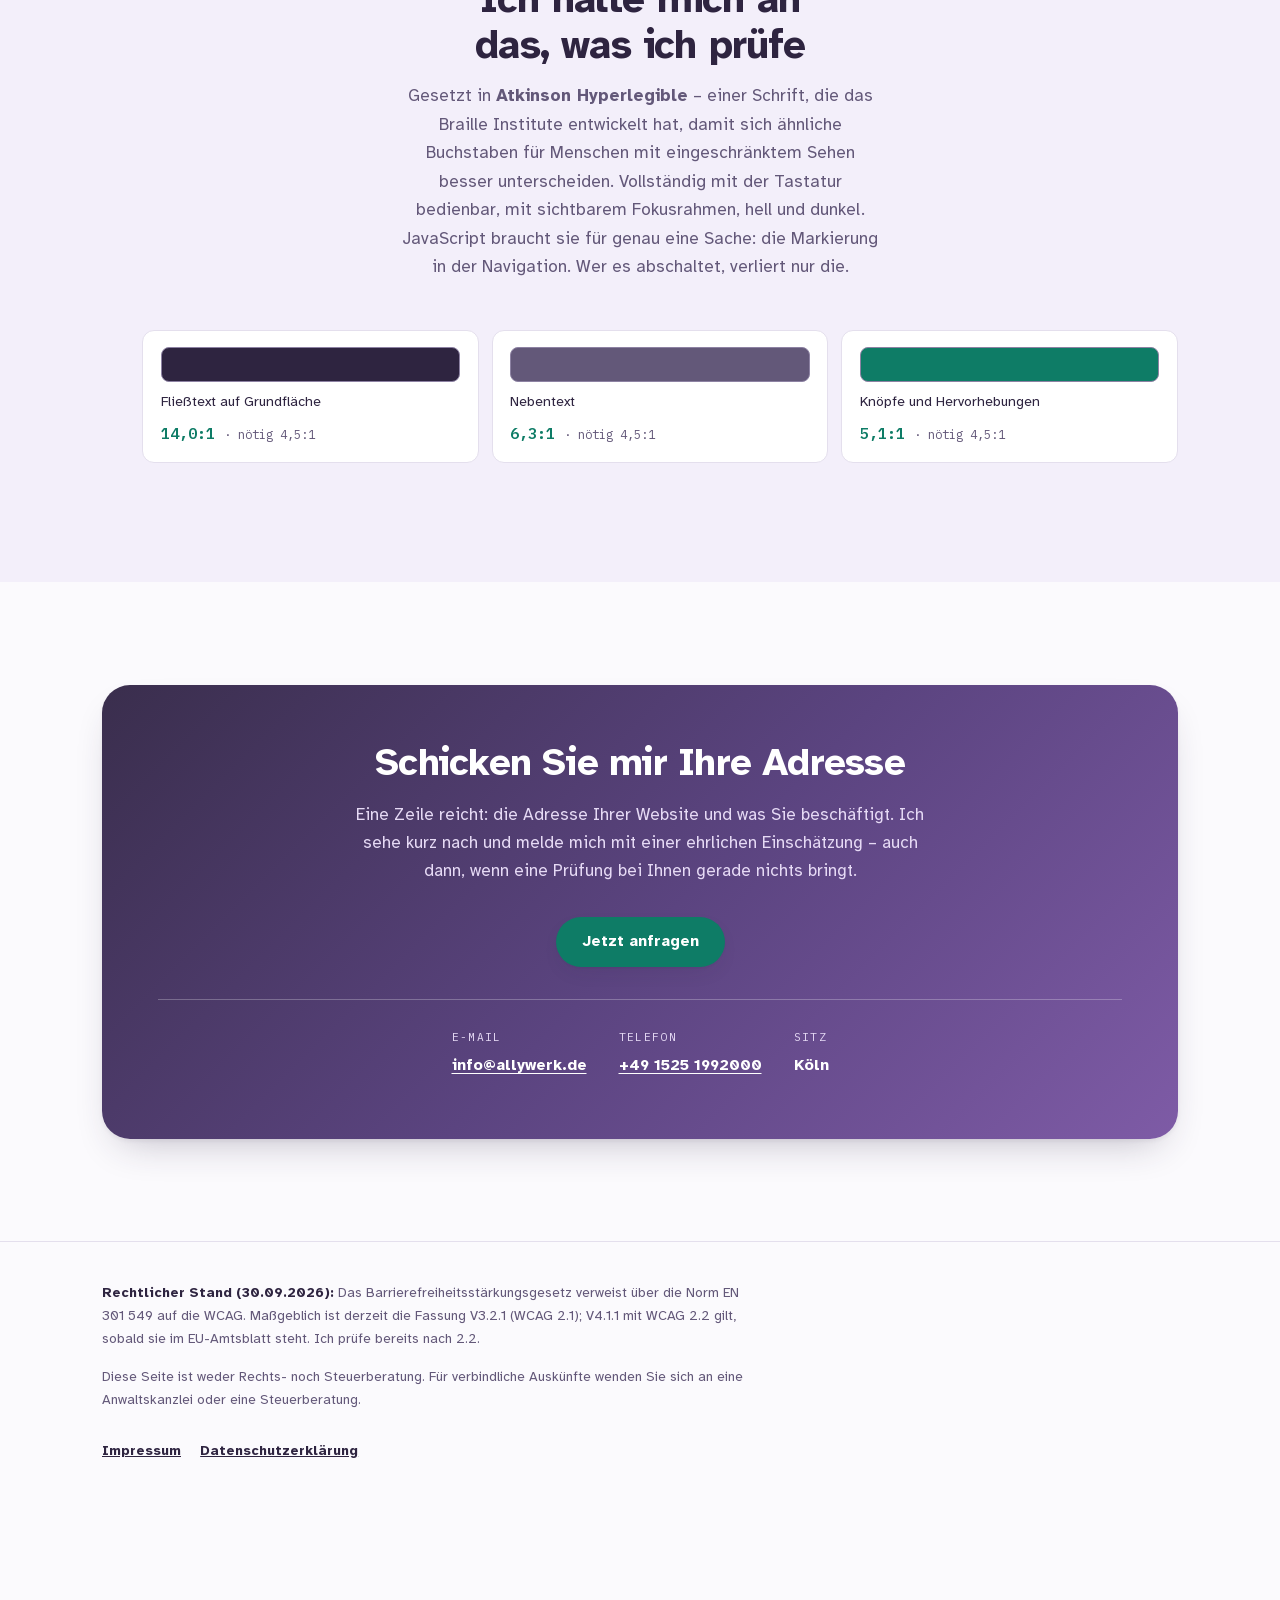
==== commit 43654bc9: "Preise: Umsetzung als eigenes Paket, Detail-Check bleibt Prüfung Der Weg ist jetzt eindeutig: Kurz-C" ====
--- a/index.html
+++ b/index.html
@@ -278,9 +278,10 @@
           <a class="knopf knopf--voll paket__knopf" href="check/">Jetzt prüfen</a>
           <ul>
             <li>Acht Kernpunkte an Ihrer Startseite</li>
-            <li>Ampel und Befunde im Klartext</li>
+            <li>Ampel und Fehler im Klartext</li>
             <li>PDF zum Mitnehmen</li>
             <li>Ergebnis in wenigen Sekunden</li>
+            <li>Was zu tun ist, steht im Detail-Check</li>
           </ul>
         </article>
 
@@ -295,31 +296,25 @@
             <li>WCAG 2.2 AA, automatisch und von Hand</li>
             <li>Lösungsweg zu jedem Befund</li>
             <li>Maßnahmenplan nach Wirkung und Aufwand</li>
+            <li>Vollständiger Bericht als PDF</li>
             <li>30 Minuten Ergebnisgespräch</li>
             <li>Nachkontrolle innerhalb von vier Wochen</li>
           </ul>
         </article>
 
         <article class="paket">
-          <h4>Komplett mit 6 Monaten SEO</h4>
-          <p class="paket__fuer">Sie bekommen jemanden, der mit umsetzt und die Zahlen im Blick behält.</p>
-          <p class="paket__preis">449 €<small>pro Monat · 6 Monate · zusammen 2.694&nbsp;€</small></p>
-          <a class="knopf knopf--rand paket__knopf" href="mailto:info@allywerk.de?subject=Komplett%20mit%20SEO%20anfragen">Komplett anfragen</a>
+          <h4>Umsetzung und Betreuung</h4>
+          <p class="paket__fuer">Sie müssen es nicht selbst machen – ich setze die Befunde um.</p>
+          <p class="paket__preis">449 €<small>einmalig, bis 15 Seiten</small></p>
+          <a class="knopf knopf--rand paket__knopf" href="mailto:info@allywerk.de?subject=Umsetzung%20und%20Betreuung%20anfragen">Umsetzung anfragen</a>
           <ul>
             <li>Alles aus dem Detail-Check, bis 15 Seiten</li>
+            <li>Ich setze die Befunde selbst um, Sie müssen niemanden beauftragen</li>
+            <li>Titel, Überschriften, Links und Ladezeit mit überarbeitet</li>
             <li>Google Analytics 4 und Search Console eingerichtet</li>
-            <li>Sechs Monate Arbeit an Titeln, Überschriften, Links und Ladezeit</li>
-            <li>Monatsbericht mit Klicks, Suchbegriffen und Positionen</li>
-            <li>30 Minuten Gespräch pro Monat, Abschlussprüfung nach sechs Monaten</li>
-          </ul>
-        </article>
-      </div>
-
-      <div class="weitere">
-        <dl>
-          <dt>Detail-Check plus Umsetzung der drei wichtigsten Punkte</dt><dd>349 €</dd>
-          <dt>Umsetzung und spätere Änderungen, je Stunde</dt><dd>65 €</dd>
-        </dl>
+            <li>Abschlussprüfung, wenn alles umgesetzt ist</li>
+          </ul>
+        </article>
       </div>
 
       <p class="preishinweis">Eine Zusage für einen bestimmten Google-Platz gebe ich nicht. Die gibt es seriös nicht.</p>
@@ -334,8 +329,11 @@
           <a class="knopf knopf--rand paket__knopf" href="mailto:info@allywerk.de?subject=Website%20Paket%201%20anfragen">Paket 1 anfragen</a>
           <ul>
             <li>Konzept und Seitenstruktur</li>
+            <li>Barrierefrei von der ersten Zeile an, nicht nachträglich repariert</li>
             <li>Entwurf, vorab auf Kontraste, Zielgrößen und Lesbarkeit geprüft</li>
             <li>Umsetzung nach WCAG 2.2 AA</li>
+            <li>Suchmaschinen von Anfang an mitgedacht: Titel, Überschriften, Ladezeit</li>
+            <li>Google Analytics 4 und Search Console eingerichtet</li>
           </ul>
         </article>
 
@@ -355,7 +353,6 @@
       <div class="weitere">
         <dl>
           <dt>Einrichtung: Hosting, Domain, Zertifikat, E-Mail</dt><dd>190 €</dd>
-          <dt>Jede weitere Seite</dt><dd>290 €</dd>
           <dt>Spätere Änderungen, je Stunde</dt><dd>65 €</dd>
         </dl>
       </div>
@@ -383,7 +380,7 @@
         <li><strong>Keine Rechtsberatung.</strong> Ich prüfe gegen WCAG 2.2 AA und beschreibe, was ich finde. Ob daraus im Einzelfall eine Pflicht folgt, beantwortet eine Anwältin oder ein Anwalt.</li>
         <li><strong>Keine Steuer- oder Vertragsberatung.</strong> Auch nicht nebenbei.</li>
         <li><strong>Kein Overlay, kein Knopf, der alles löst.</strong> Ich verkaufe nichts, was Barrierefreiheit nur behauptet.</li>
-        <li><strong>Ich baue neu, nicht um.</strong> Eine bestehende Seite nachträglich barrierefrei zu machen gehört nicht zum Angebot – ich sage genau, was zu tun ist, umsetzen tut es Ihr Team oder Ihre Agentur. Eine neue Seite baue ich gern von Grund auf.</li>
+        <li><strong>Ich flicke kein Fundament.</strong> Die Befunde aus dem Detail-Check setze ich gern selbst um. Steckt das Problem aber tiefer – ein Baukasten, der barrierefreie Seiten gar nicht ausgeben kann –, sage ich das und baue lieber neu, statt teuer um etwas herumzuarbeiten, das nicht tragen kann.</li>
       </ul>
     </div>
   </section>
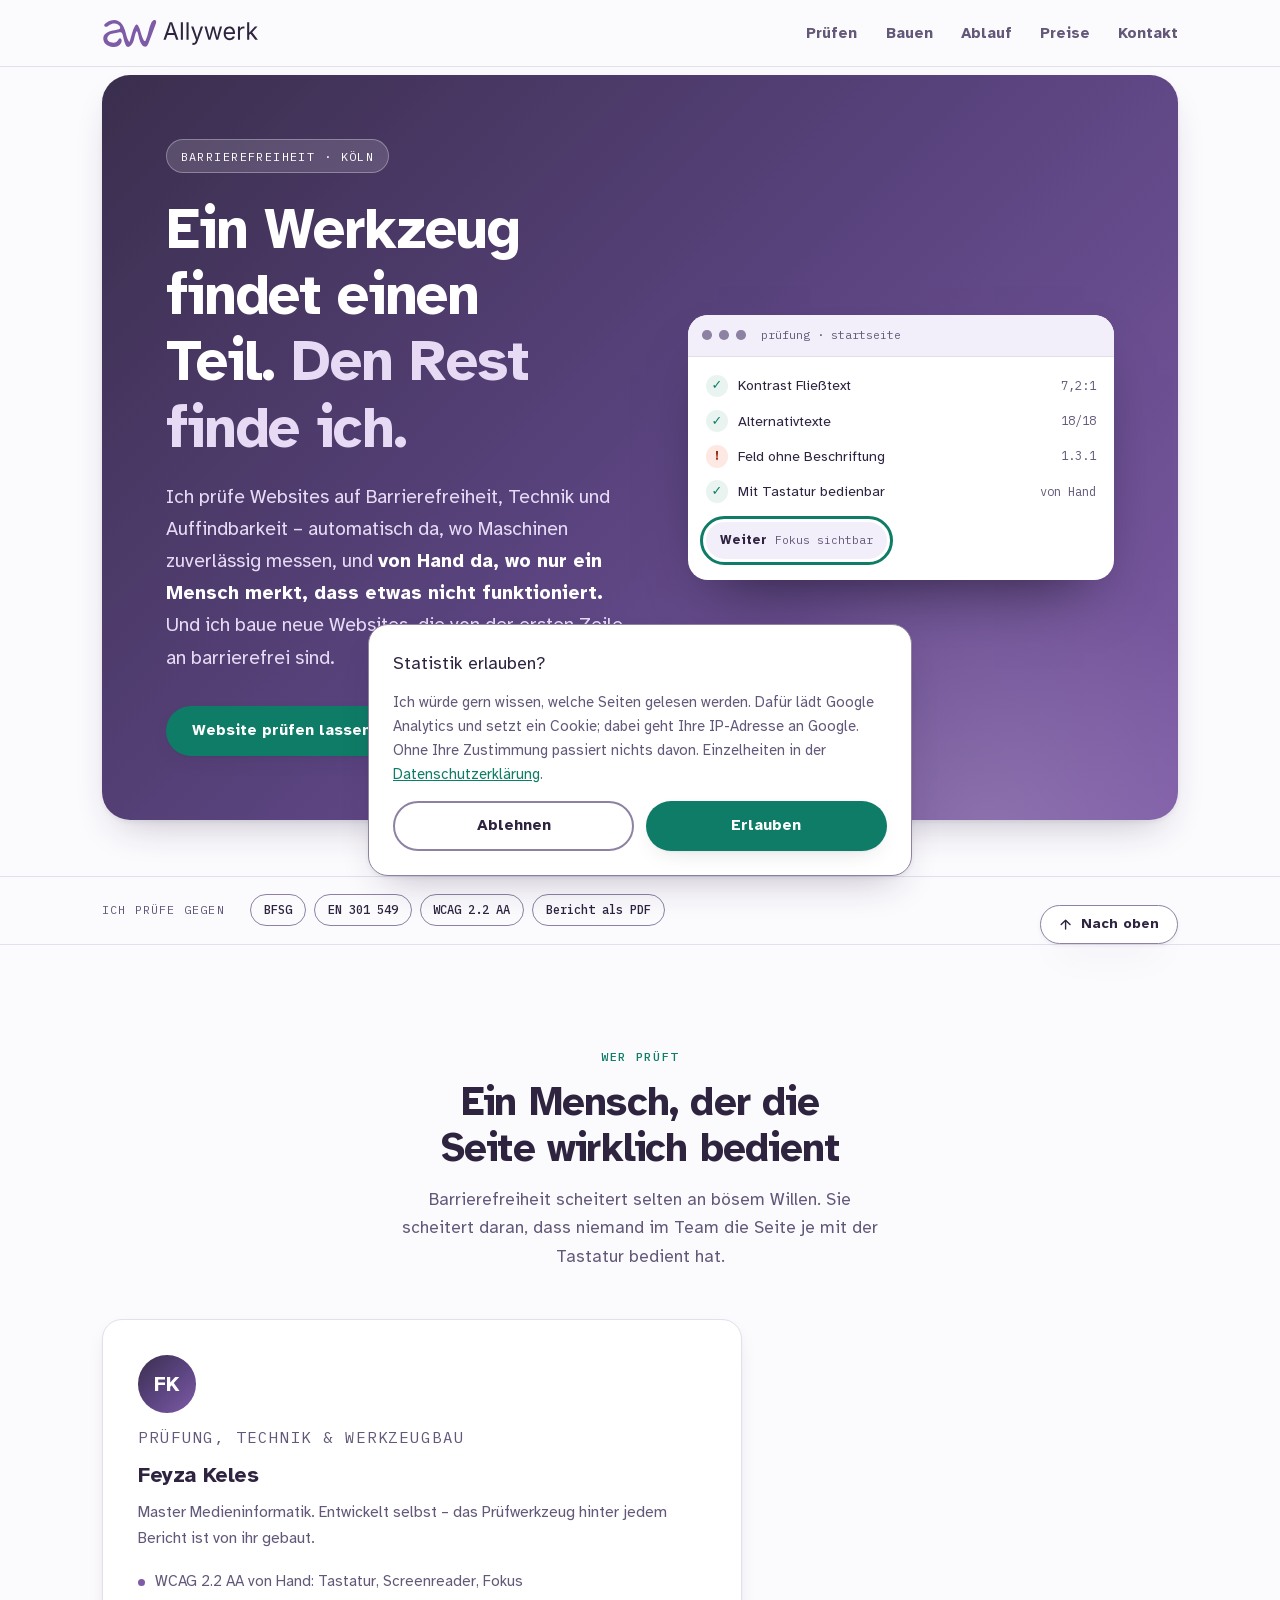
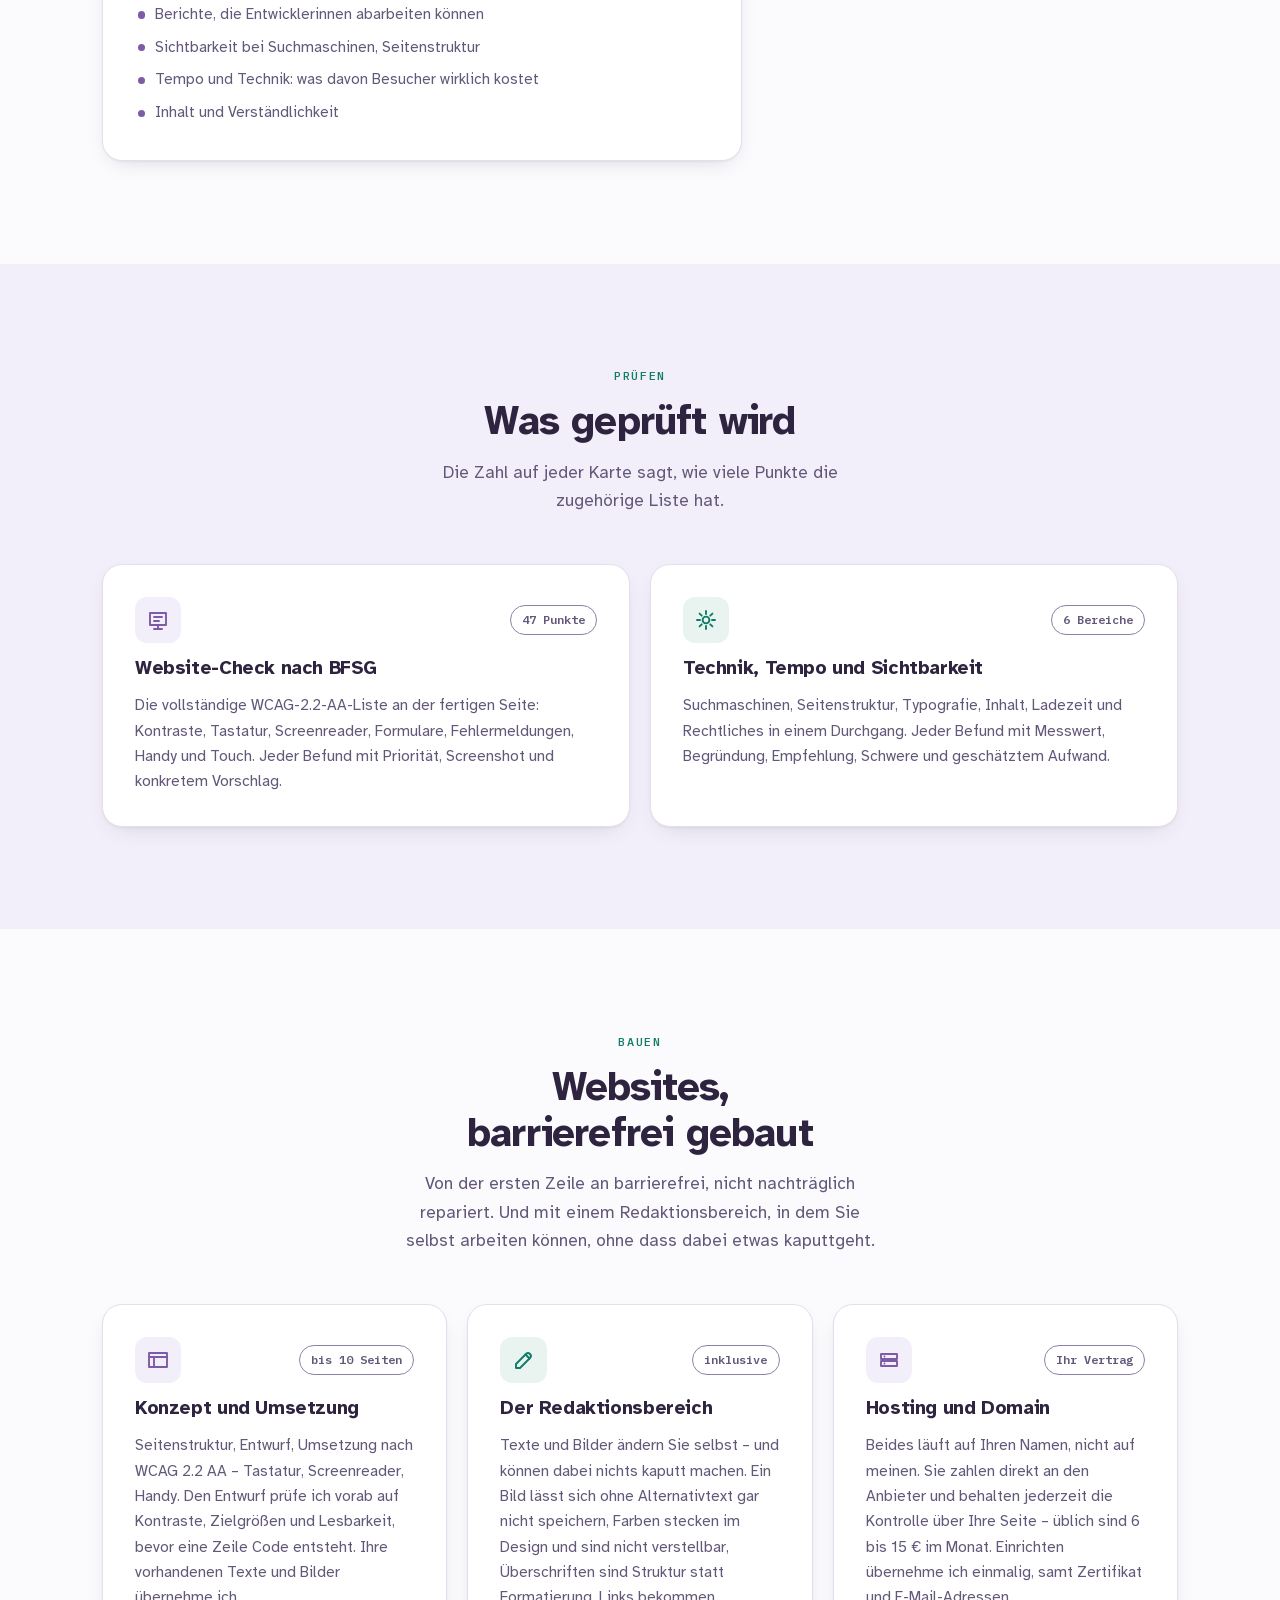
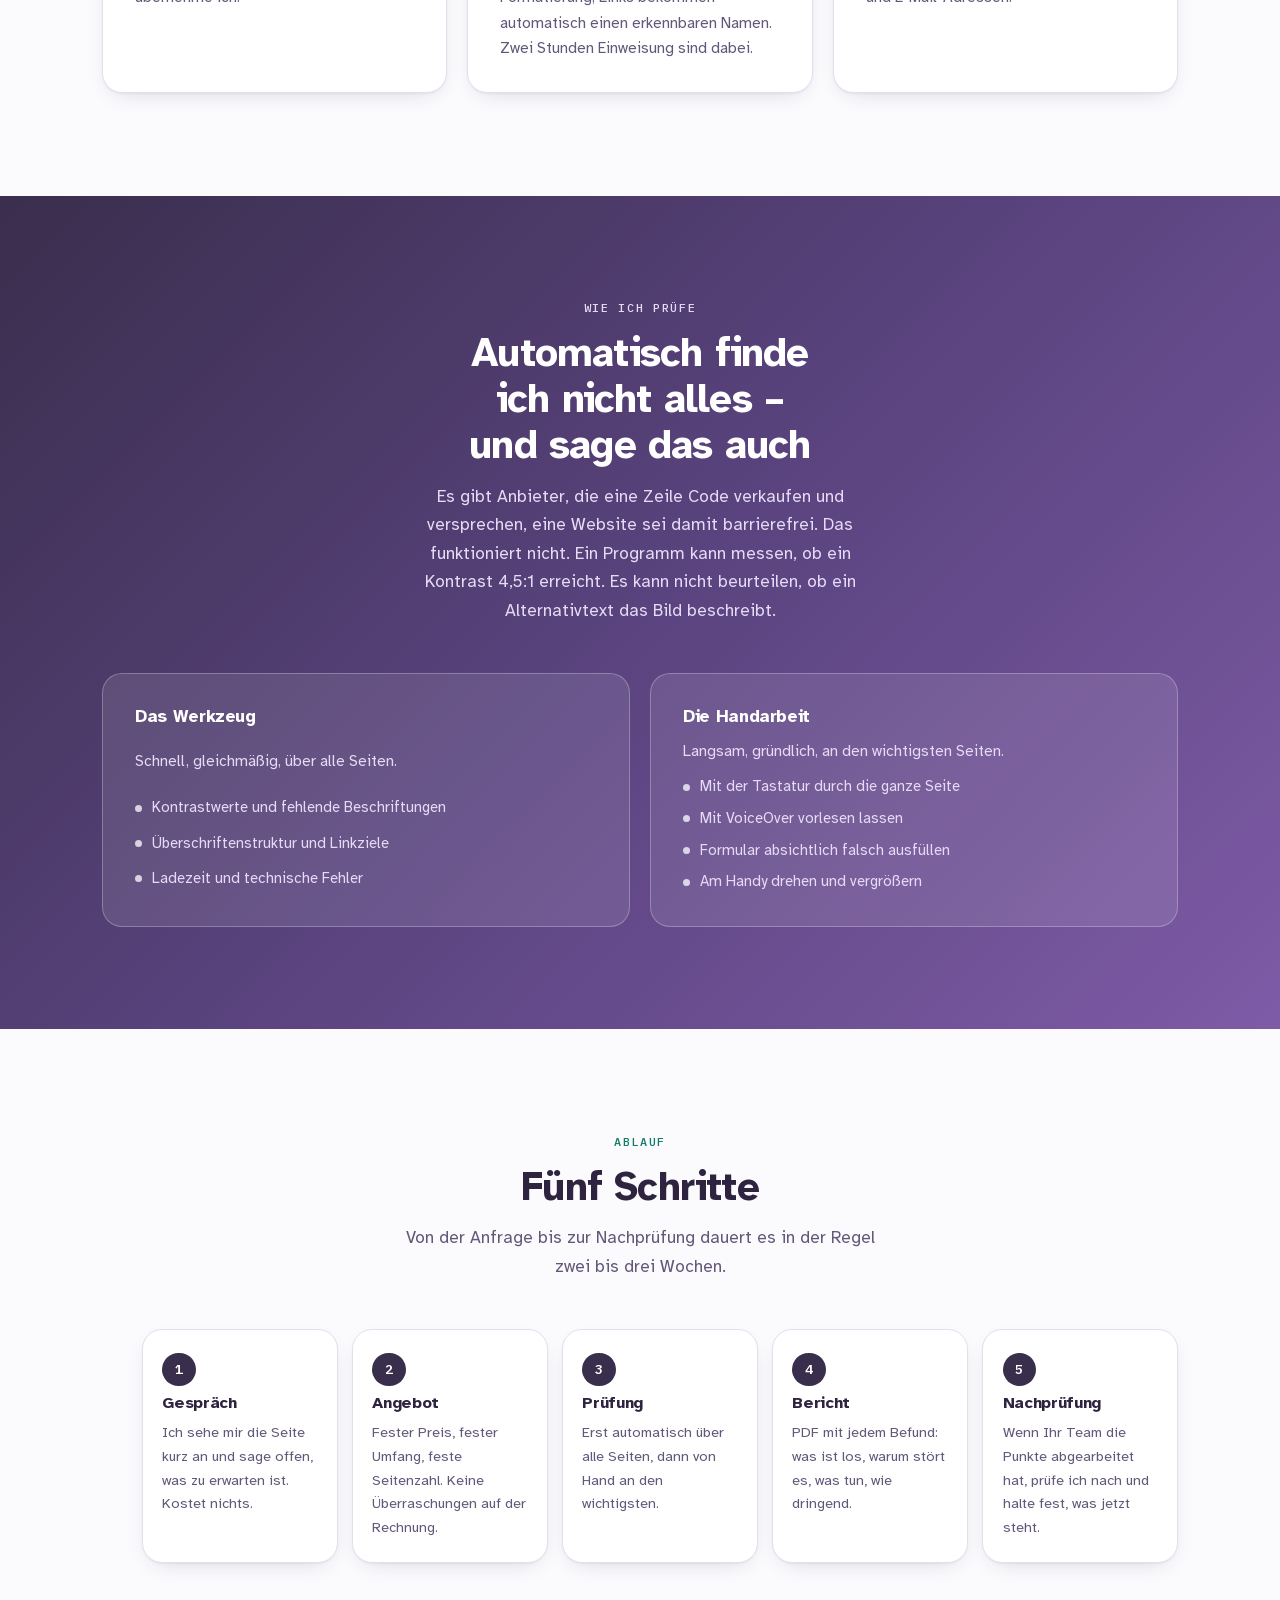
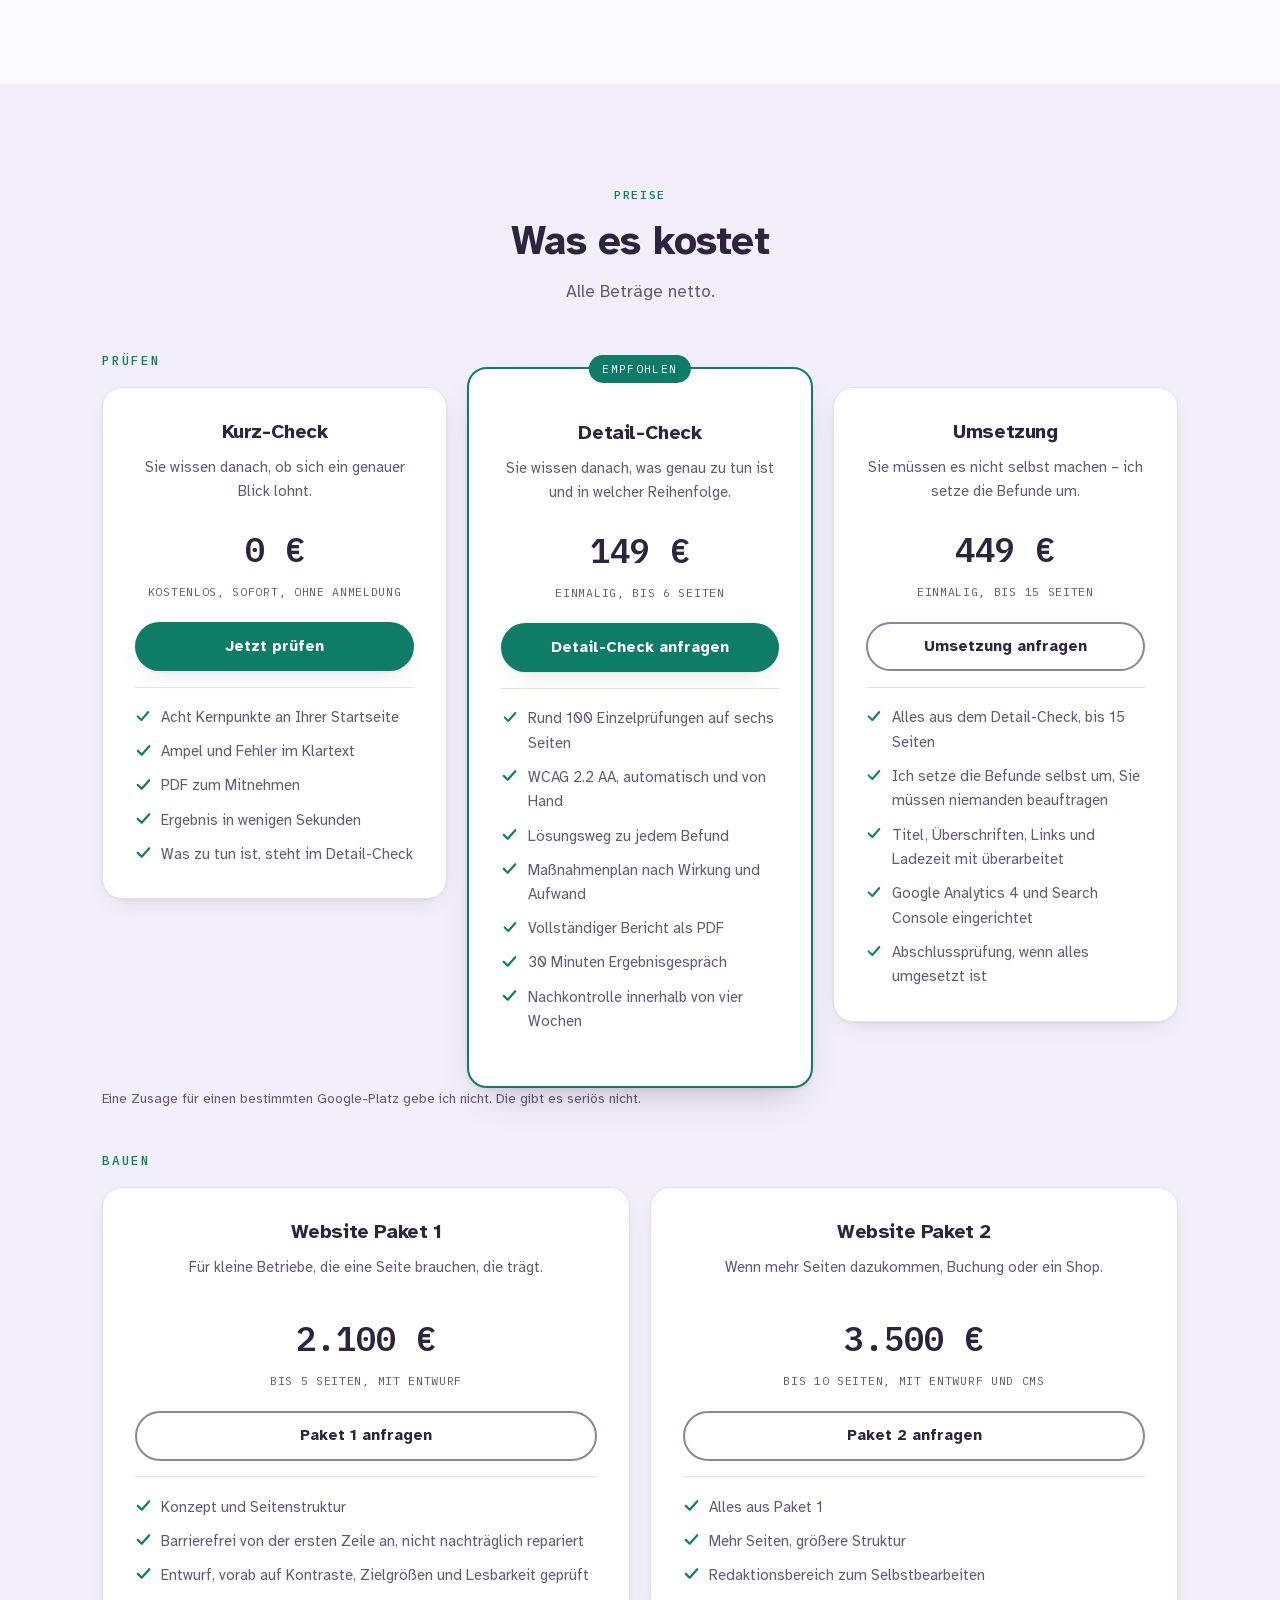
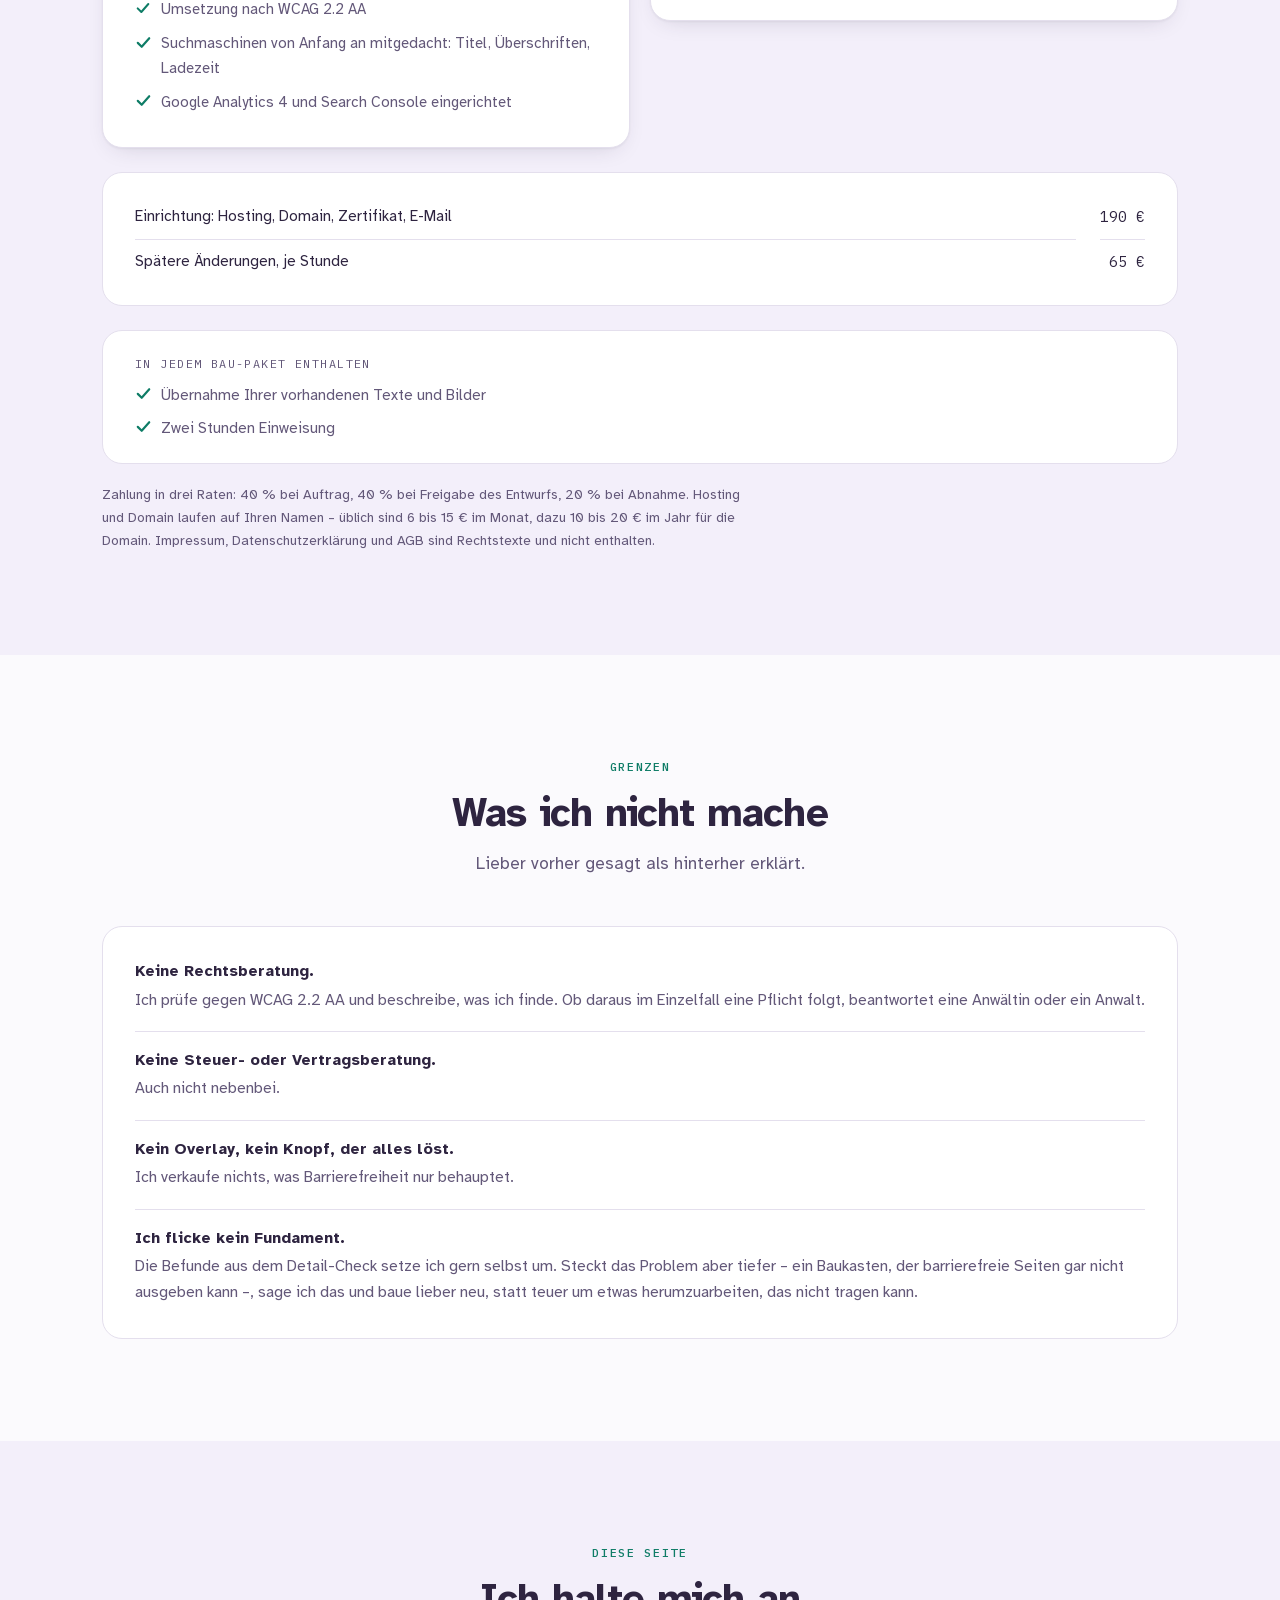
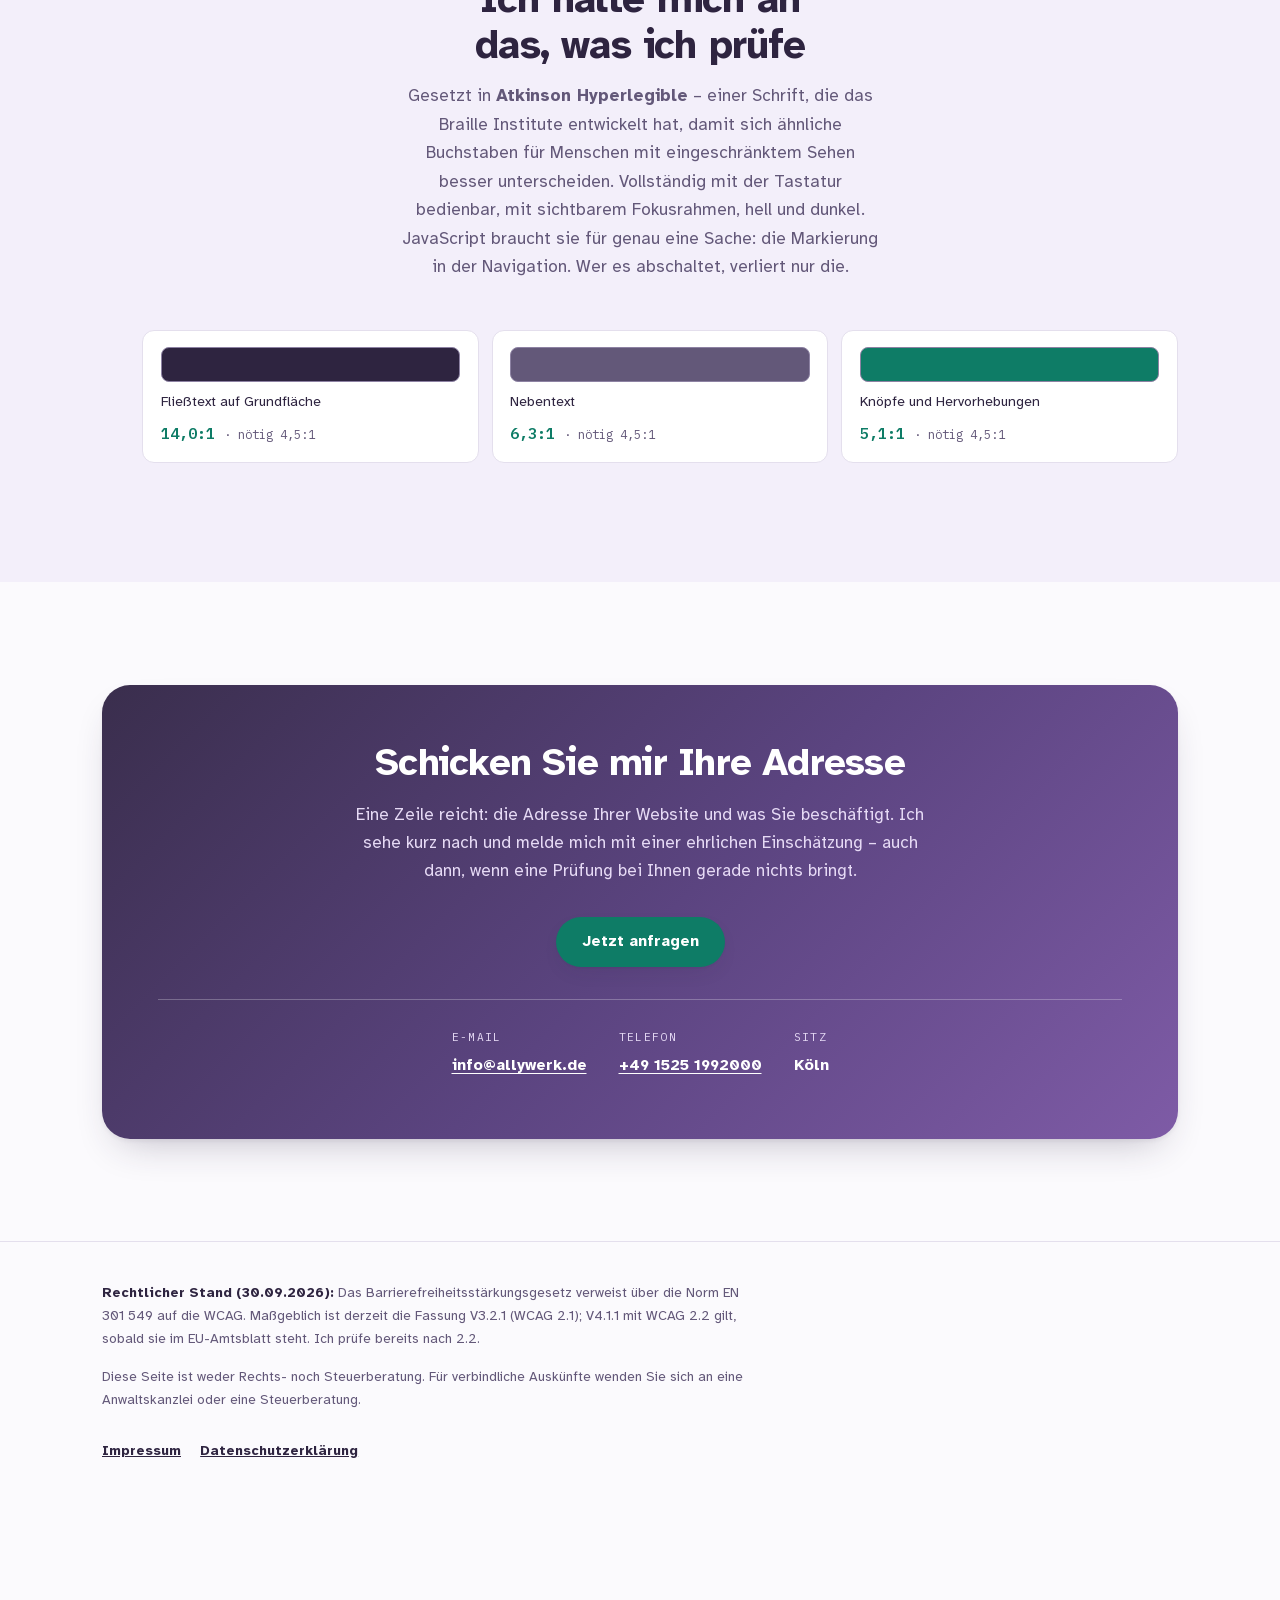
==== commit e62ab35e: "Paket 3 heißt nur noch "Umsetzung" "Betreuung" versprach etwas Laufendes, das es beim Einmalpreis ni" ====
--- a/index.html
+++ b/index.html
@@ -303,10 +303,10 @@
         </article>
 
         <article class="paket">
-          <h4>Umsetzung und Betreuung</h4>
+          <h4>Umsetzung</h4>
           <p class="paket__fuer">Sie müssen es nicht selbst machen – ich setze die Befunde um.</p>
           <p class="paket__preis">449 €<small>einmalig, bis 15 Seiten</small></p>
-          <a class="knopf knopf--rand paket__knopf" href="mailto:info@allywerk.de?subject=Umsetzung%20und%20Betreuung%20anfragen">Umsetzung anfragen</a>
+          <a class="knopf knopf--rand paket__knopf" href="mailto:info@allywerk.de?subject=Umsetzung%20anfragen">Umsetzung anfragen</a>
           <ul>
             <li>Alles aus dem Detail-Check, bis 15 Seiten</li>
             <li>Ich setze die Befunde selbst um, Sie müssen niemanden beauftragen</li>
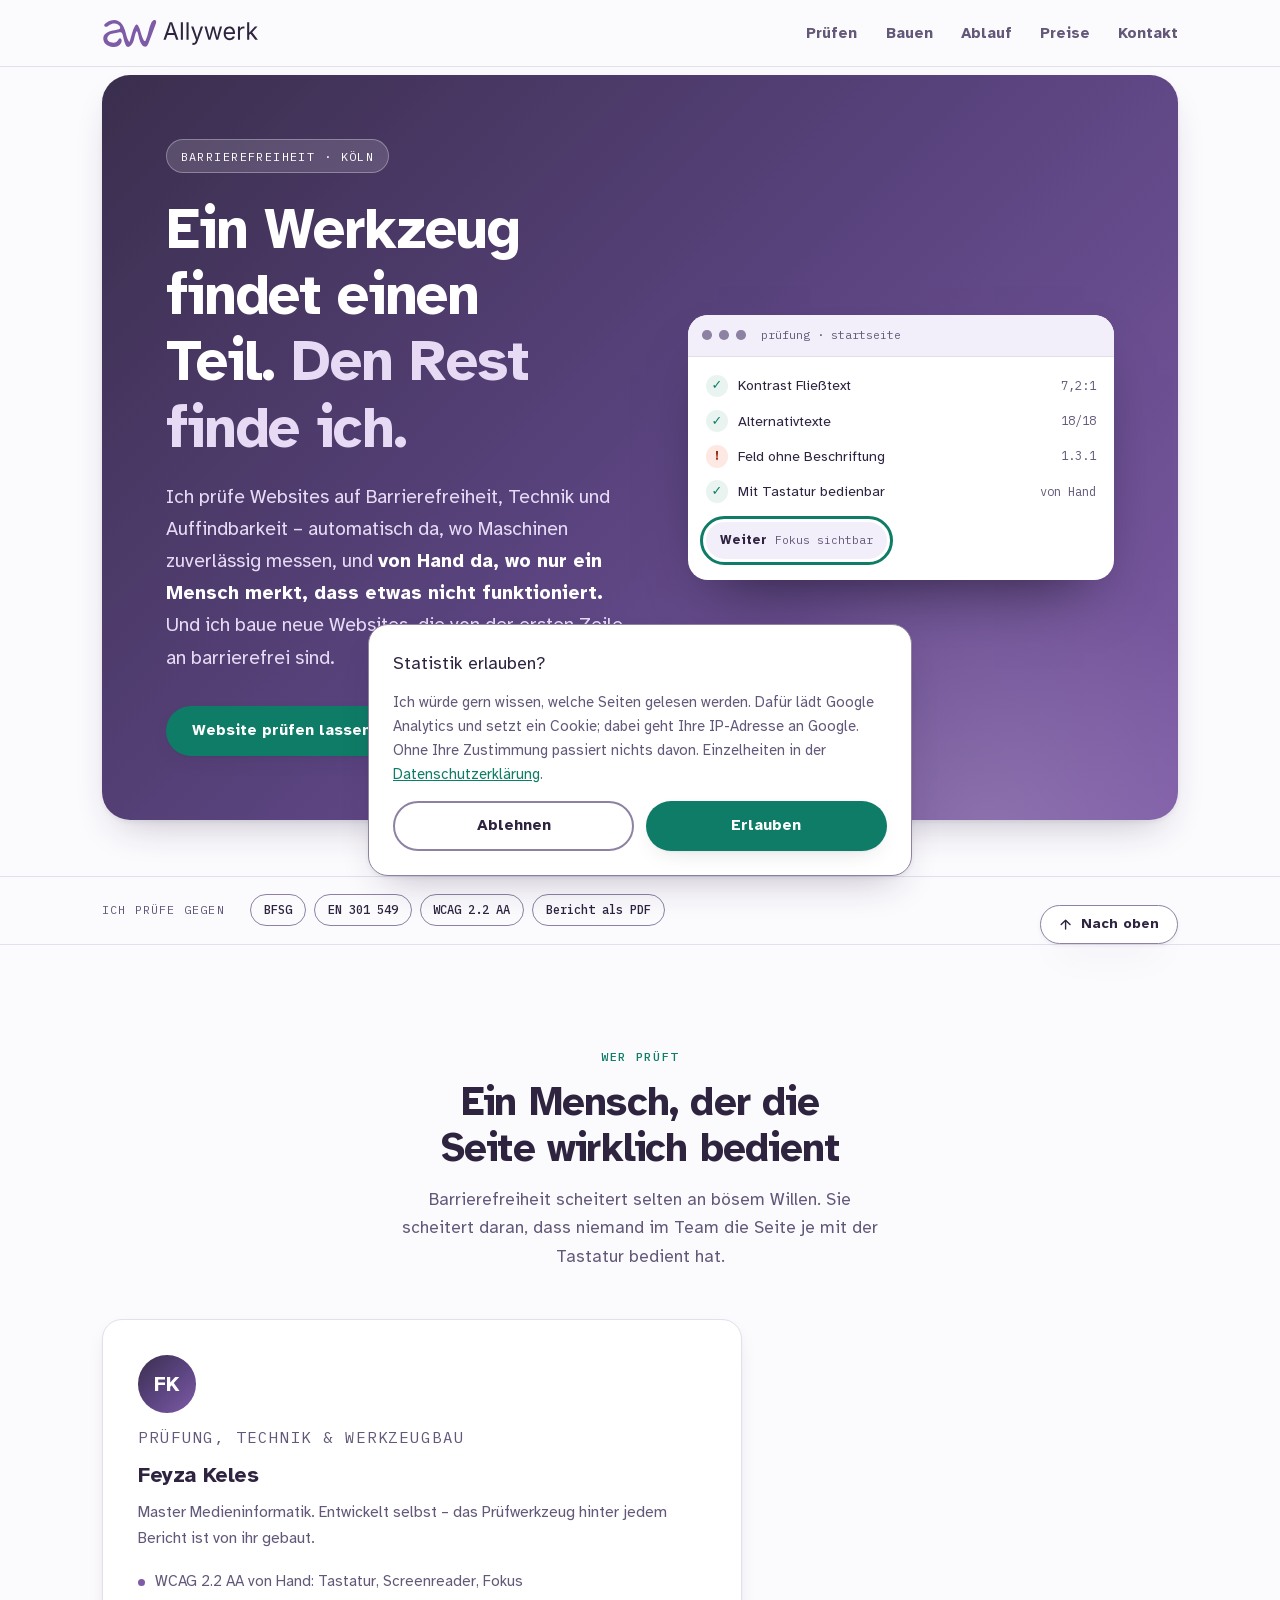
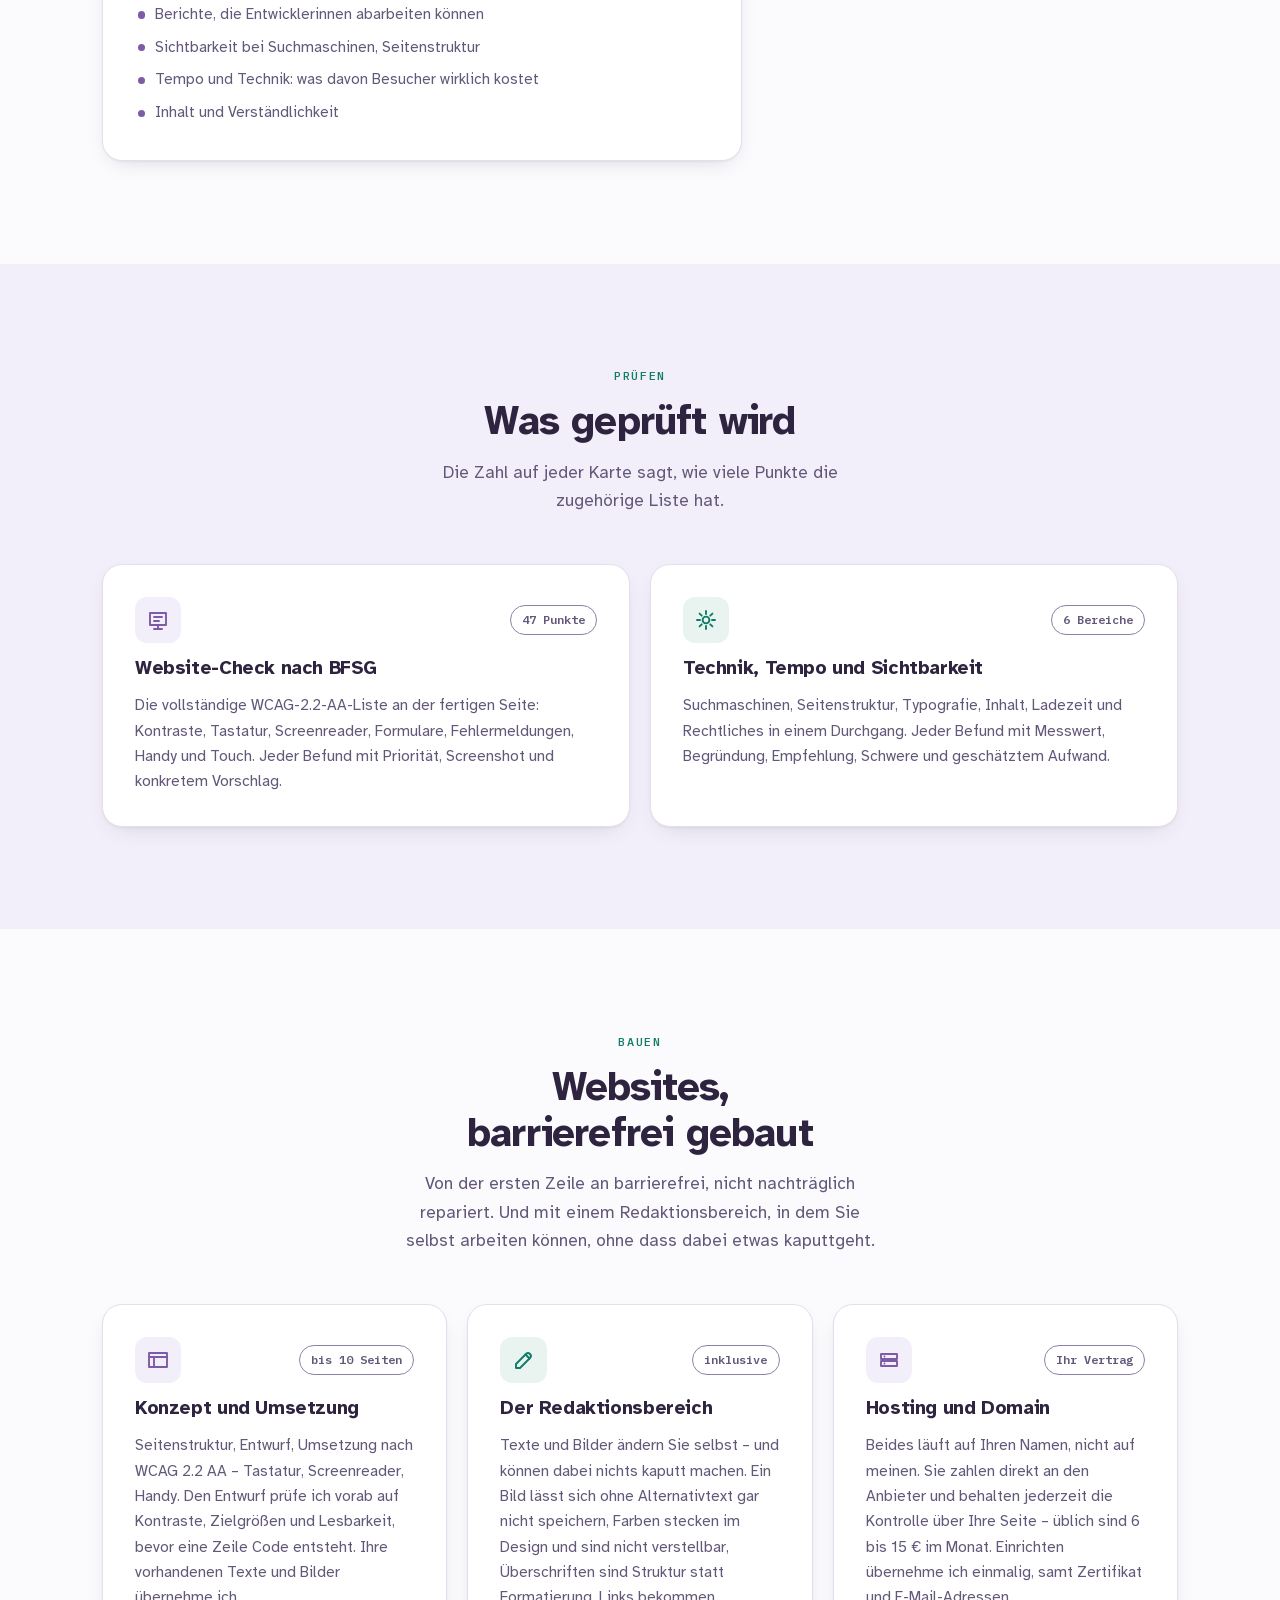
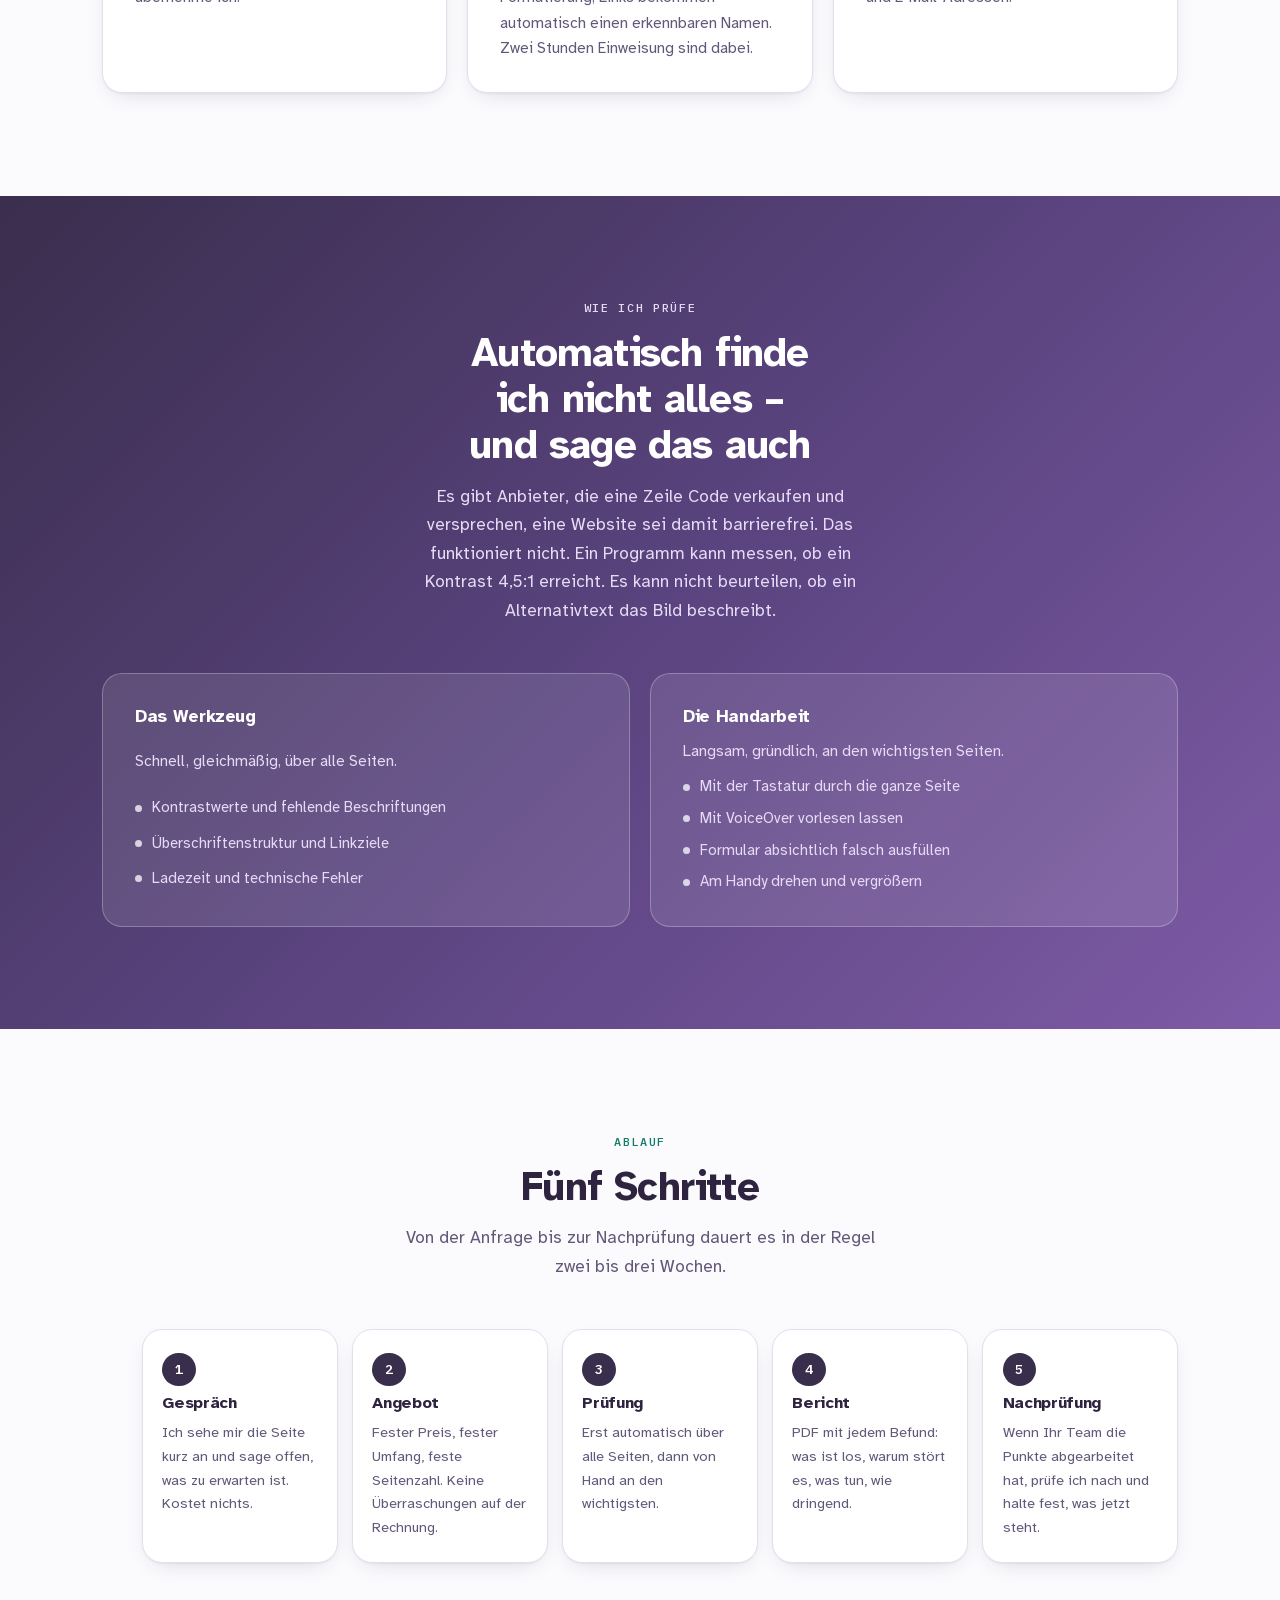
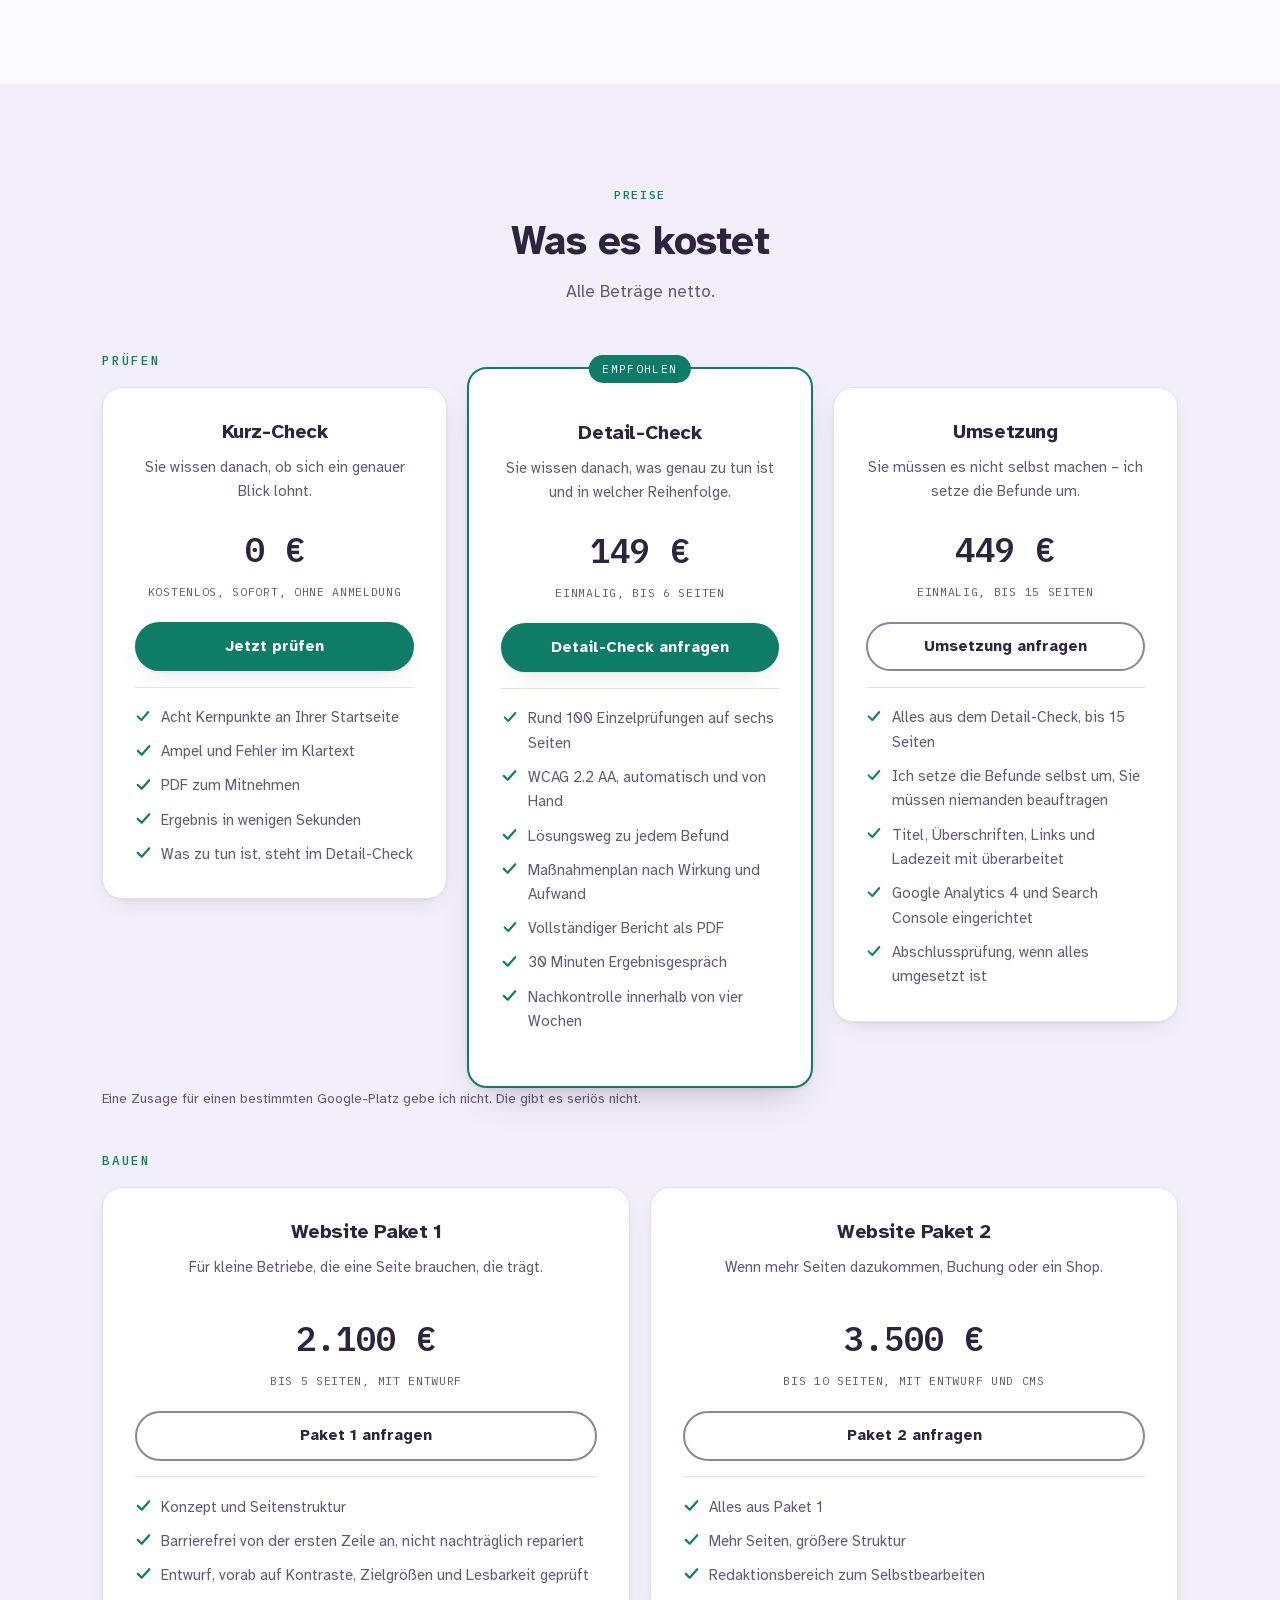
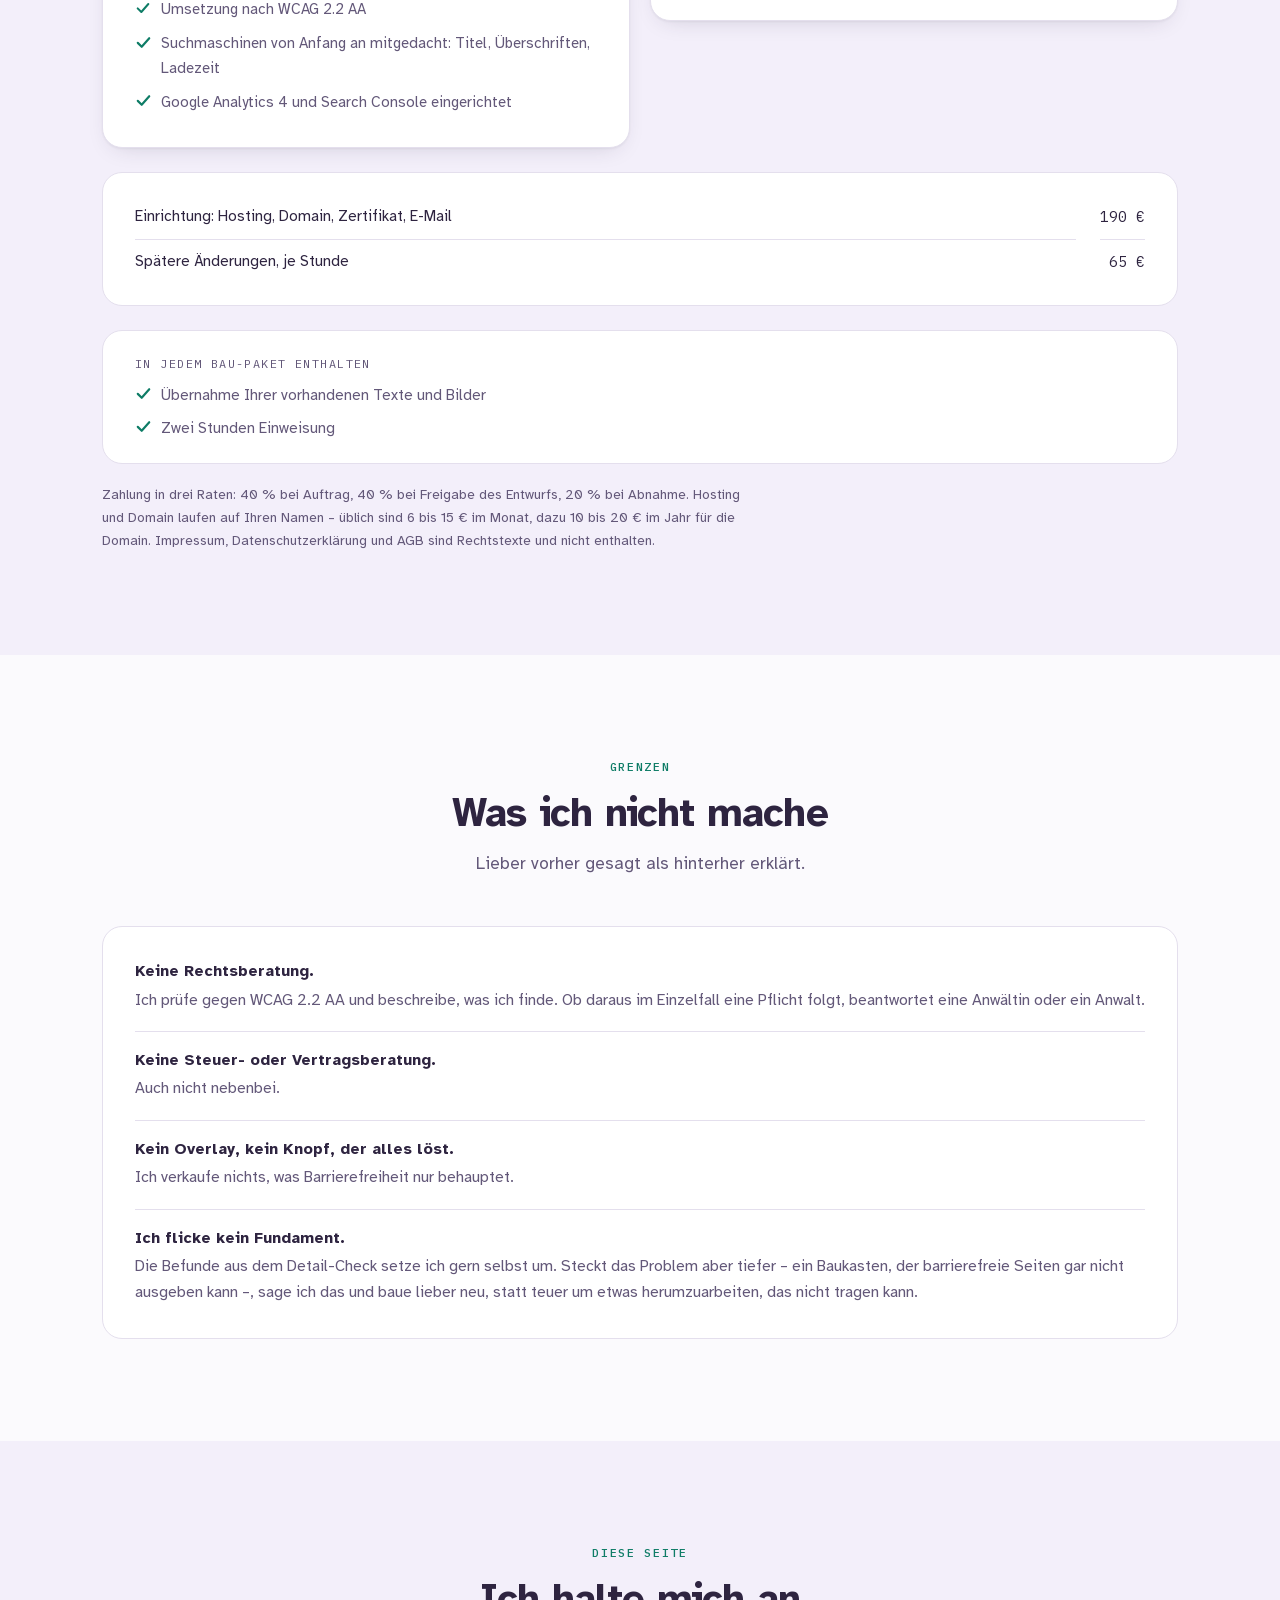
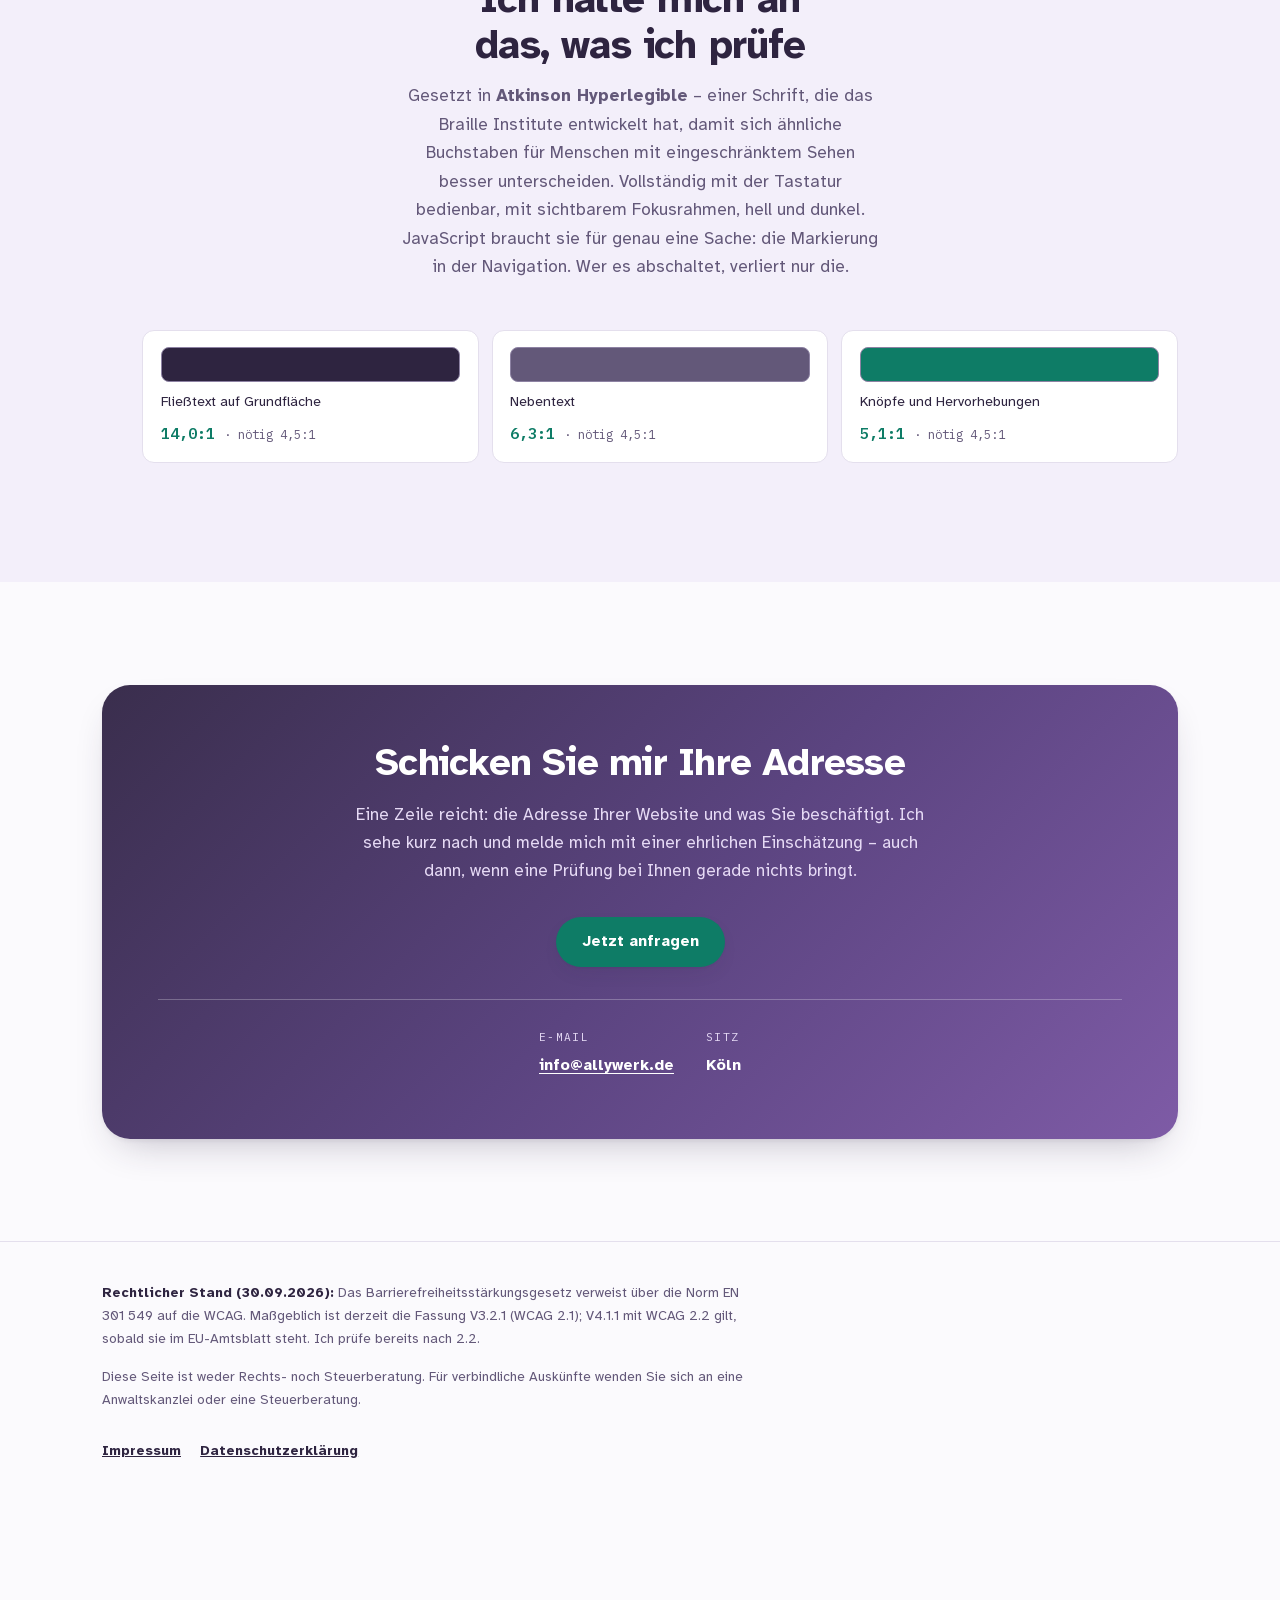
==== commit 1048ee10: "Telefonnummer von der Website nehmen Es war Feyzas private Handynummer, und sie stand an drei Stelle" ====
--- a/index.html
+++ b/index.html
@@ -6,6 +6,7 @@
 <title>Allywerk</title>
 <meta name="description" content="Barrierefreiheit, Technik und Auffindbarkeit von Websites – automatisch gemessen und von Hand nachgesehen. Köln.">
 <link rel="icon" href="img/favicon.svg">
+<link rel="canonical" href="https://allywerk.de/">
 <link rel="stylesheet" href="css/stil.css">
 <!-- Kein Tracking-Schnipsel hier einfügen. Der Tag Manager läuft über
      js/statistik.js und wird erst nach Einwilligung geladen (§ 25 TDDDG).
@@ -420,7 +421,6 @@
         <a class="knopf knopf--voll" href="mailto:info@allywerk.de?subject=Anfrage%20%C3%BCber%20allywerk.de">Jetzt anfragen</a>
         <ul class="kontaktliste">
           <li><span>E-Mail</span><b><a href="mailto:info@allywerk.de">info@allywerk.de</a></b></li>
-          <li><span>Telefon</span><b><a href="tel:+4915251992000">+49 1525 1992000</a></b></li>
           <li><span>Sitz</span><b>Köln</b></li>
         </ul>
       </div>
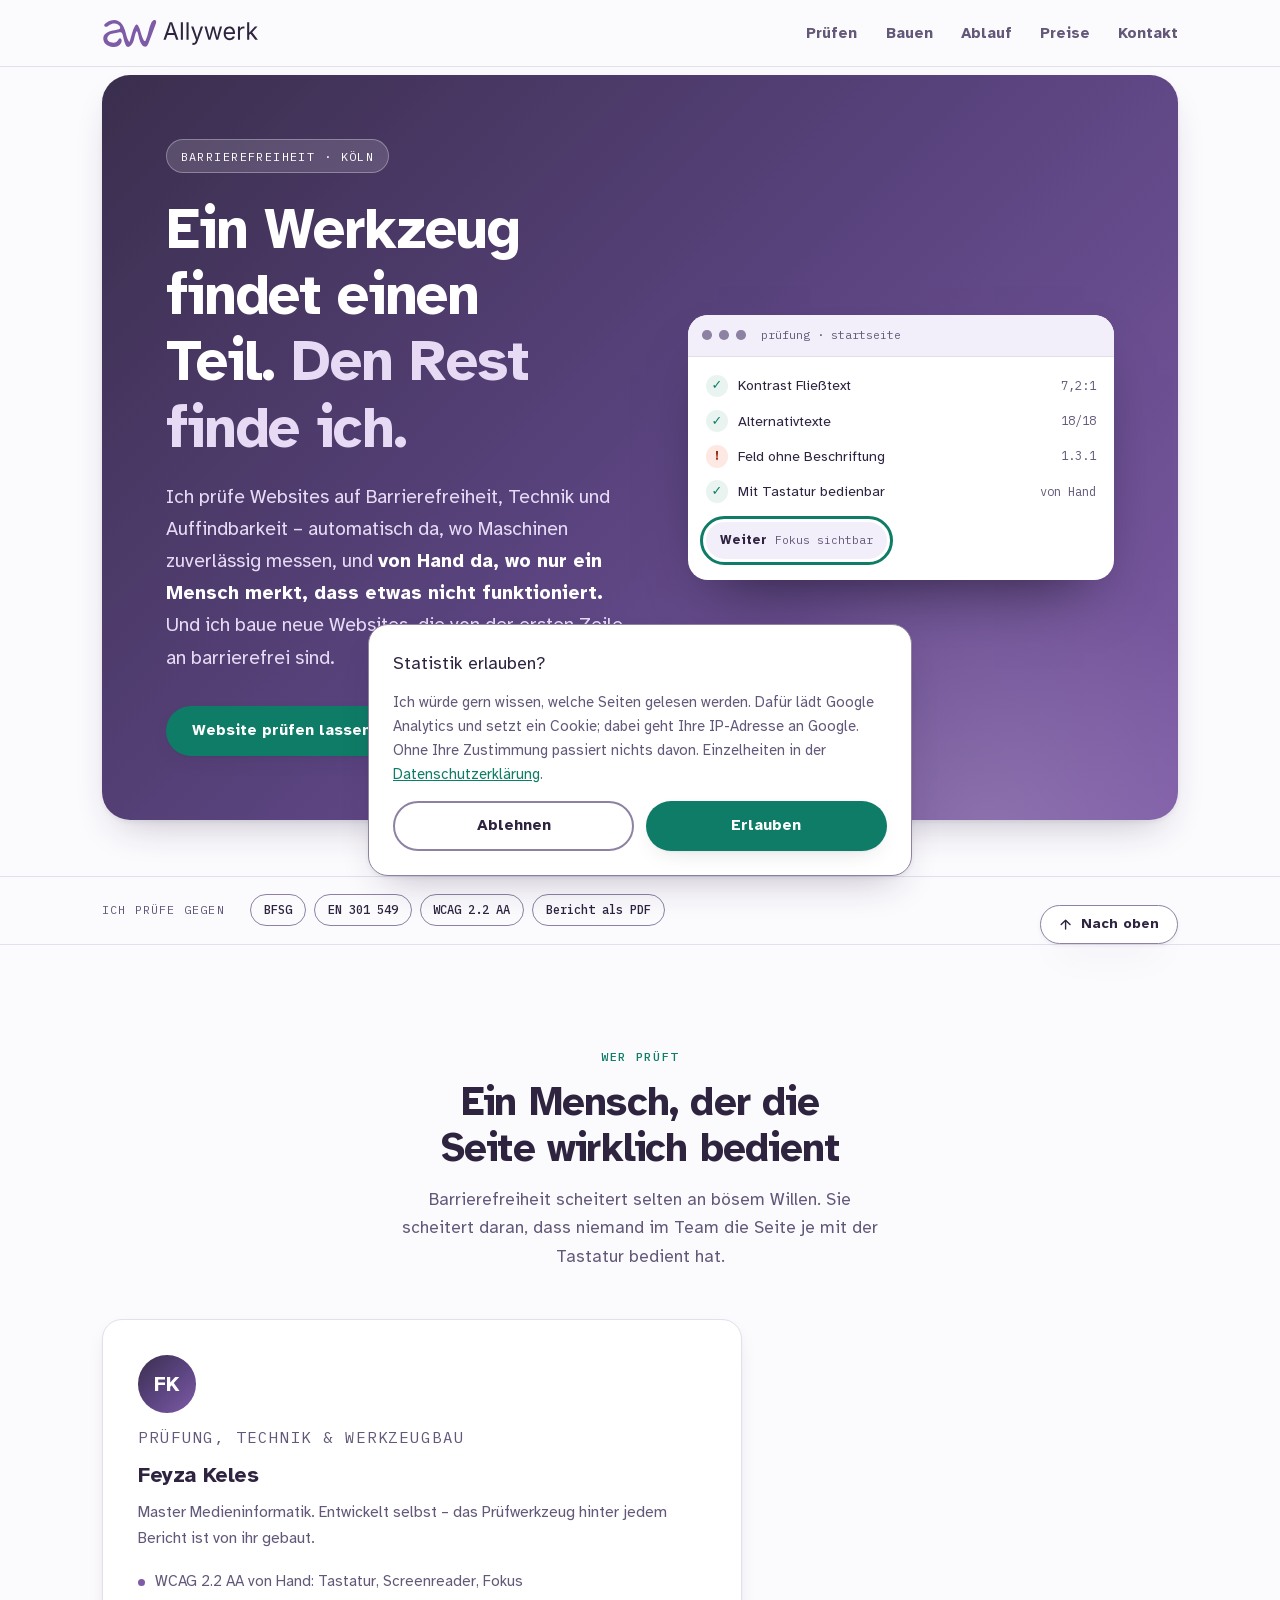
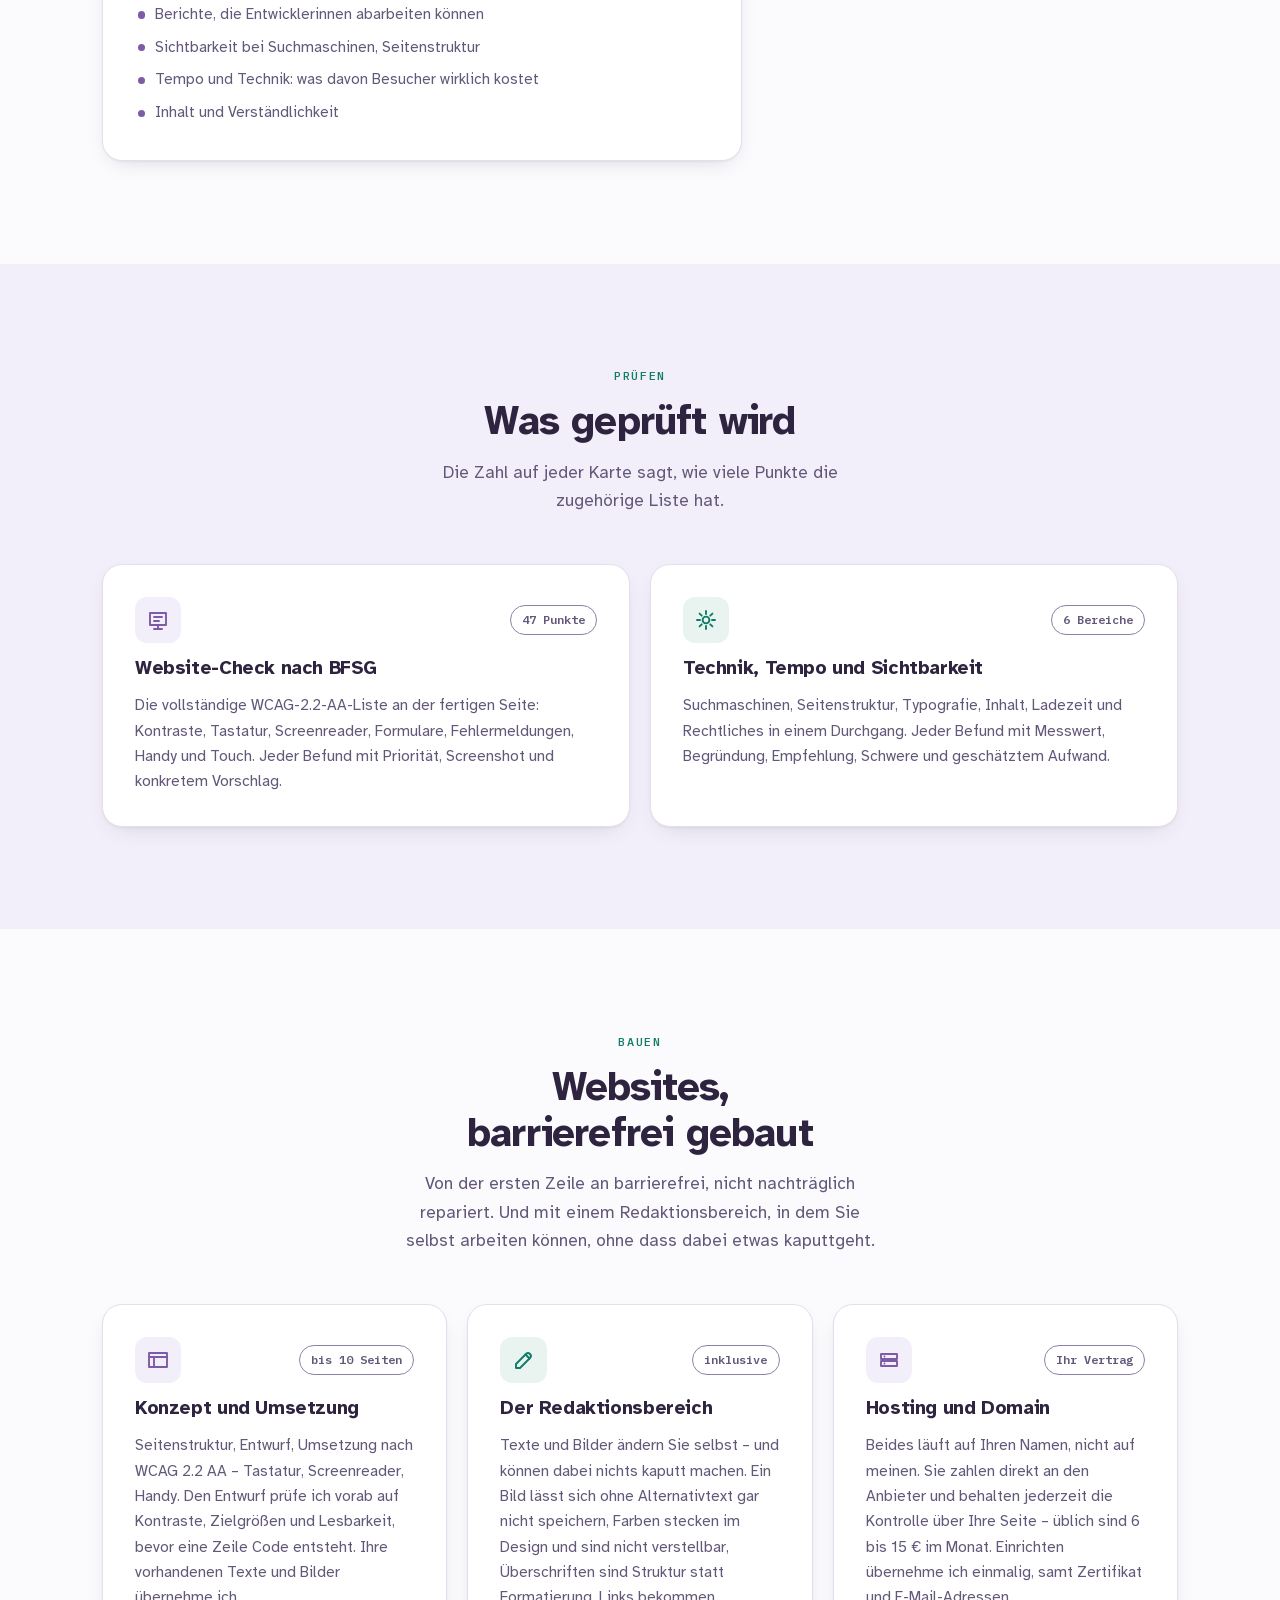
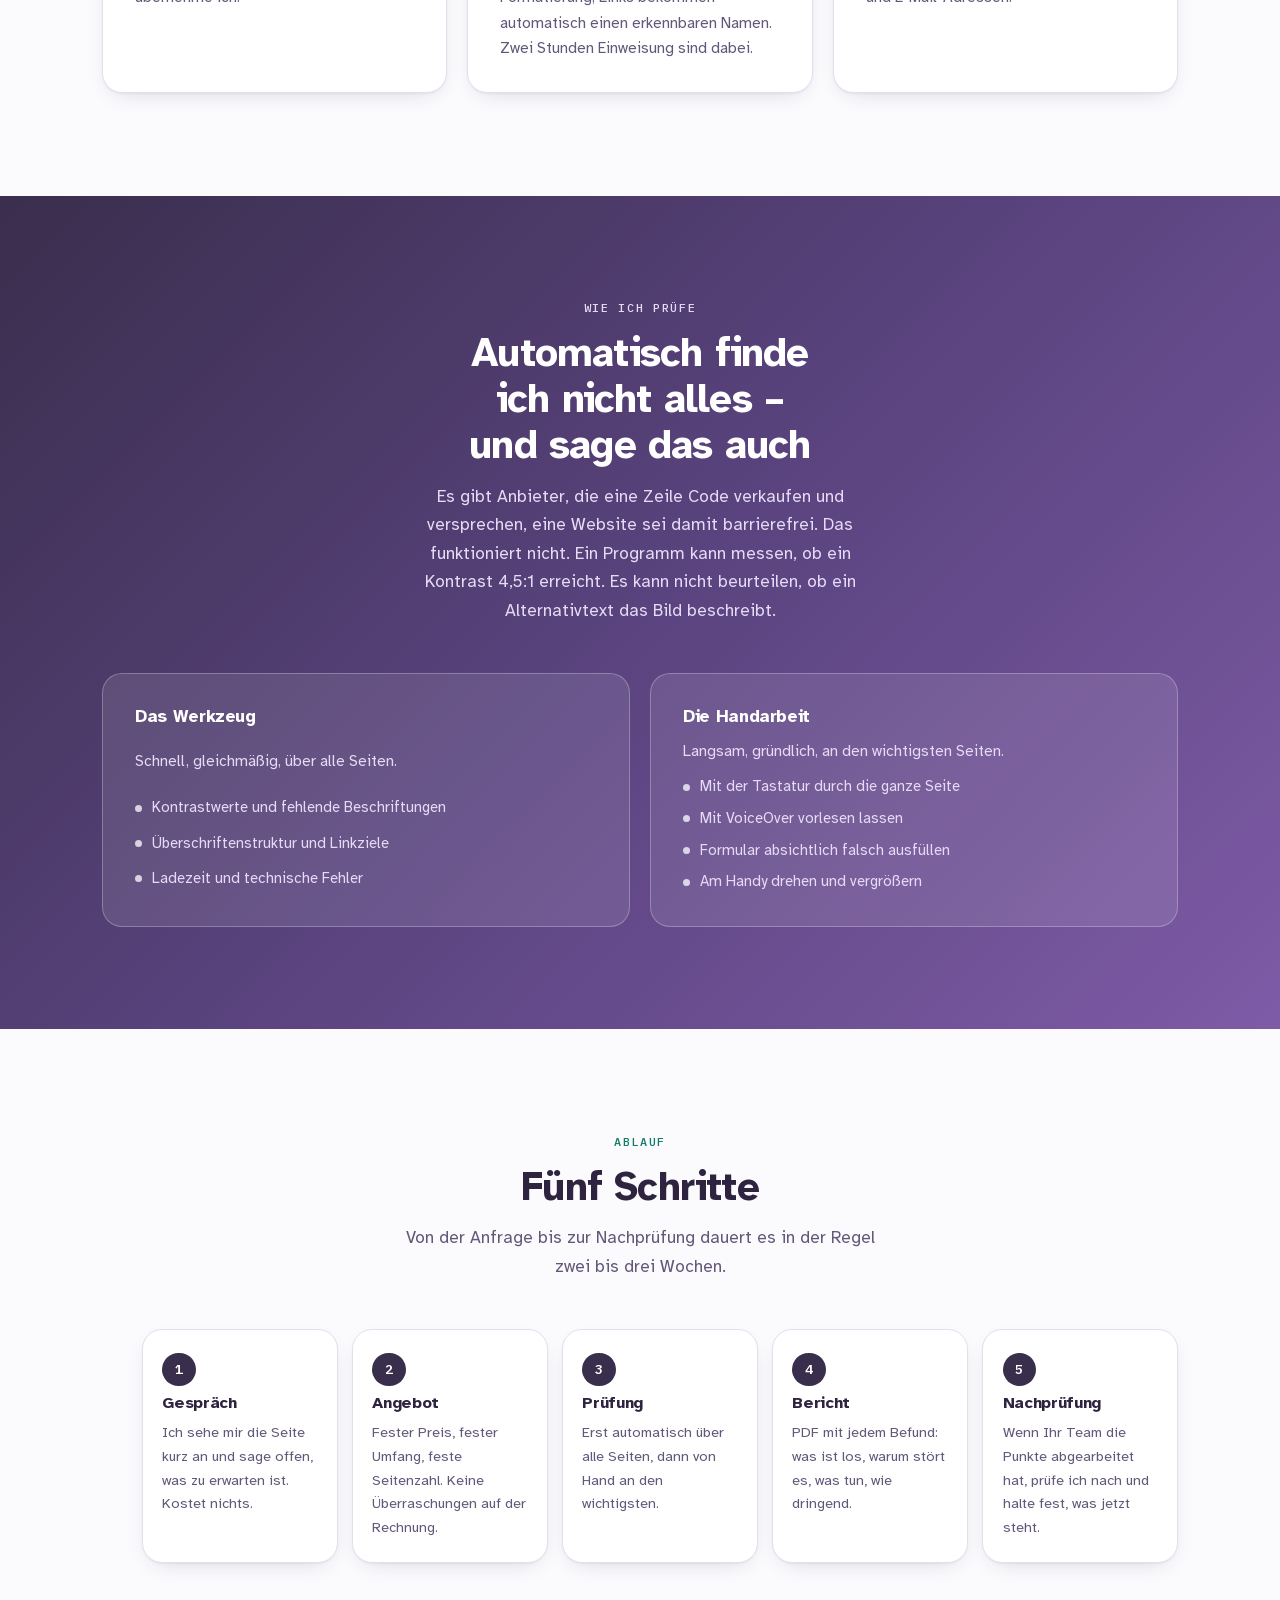
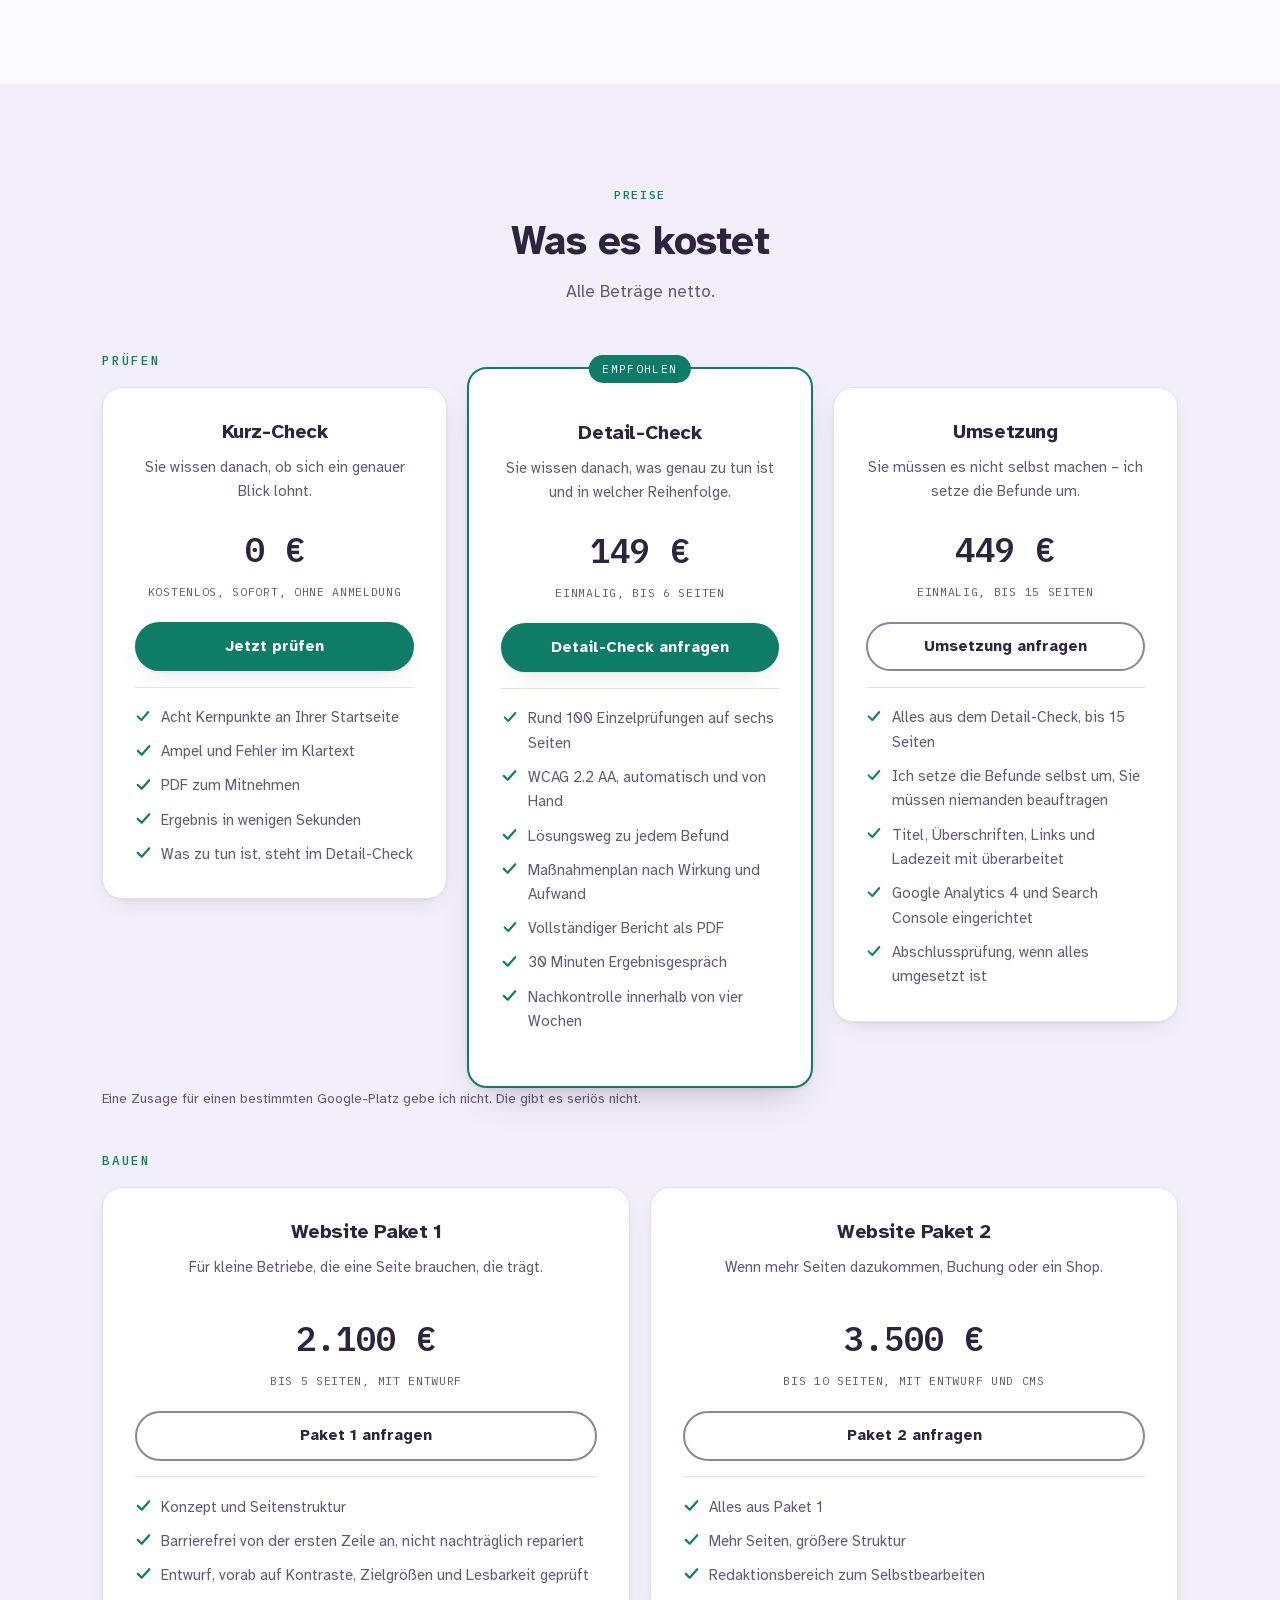
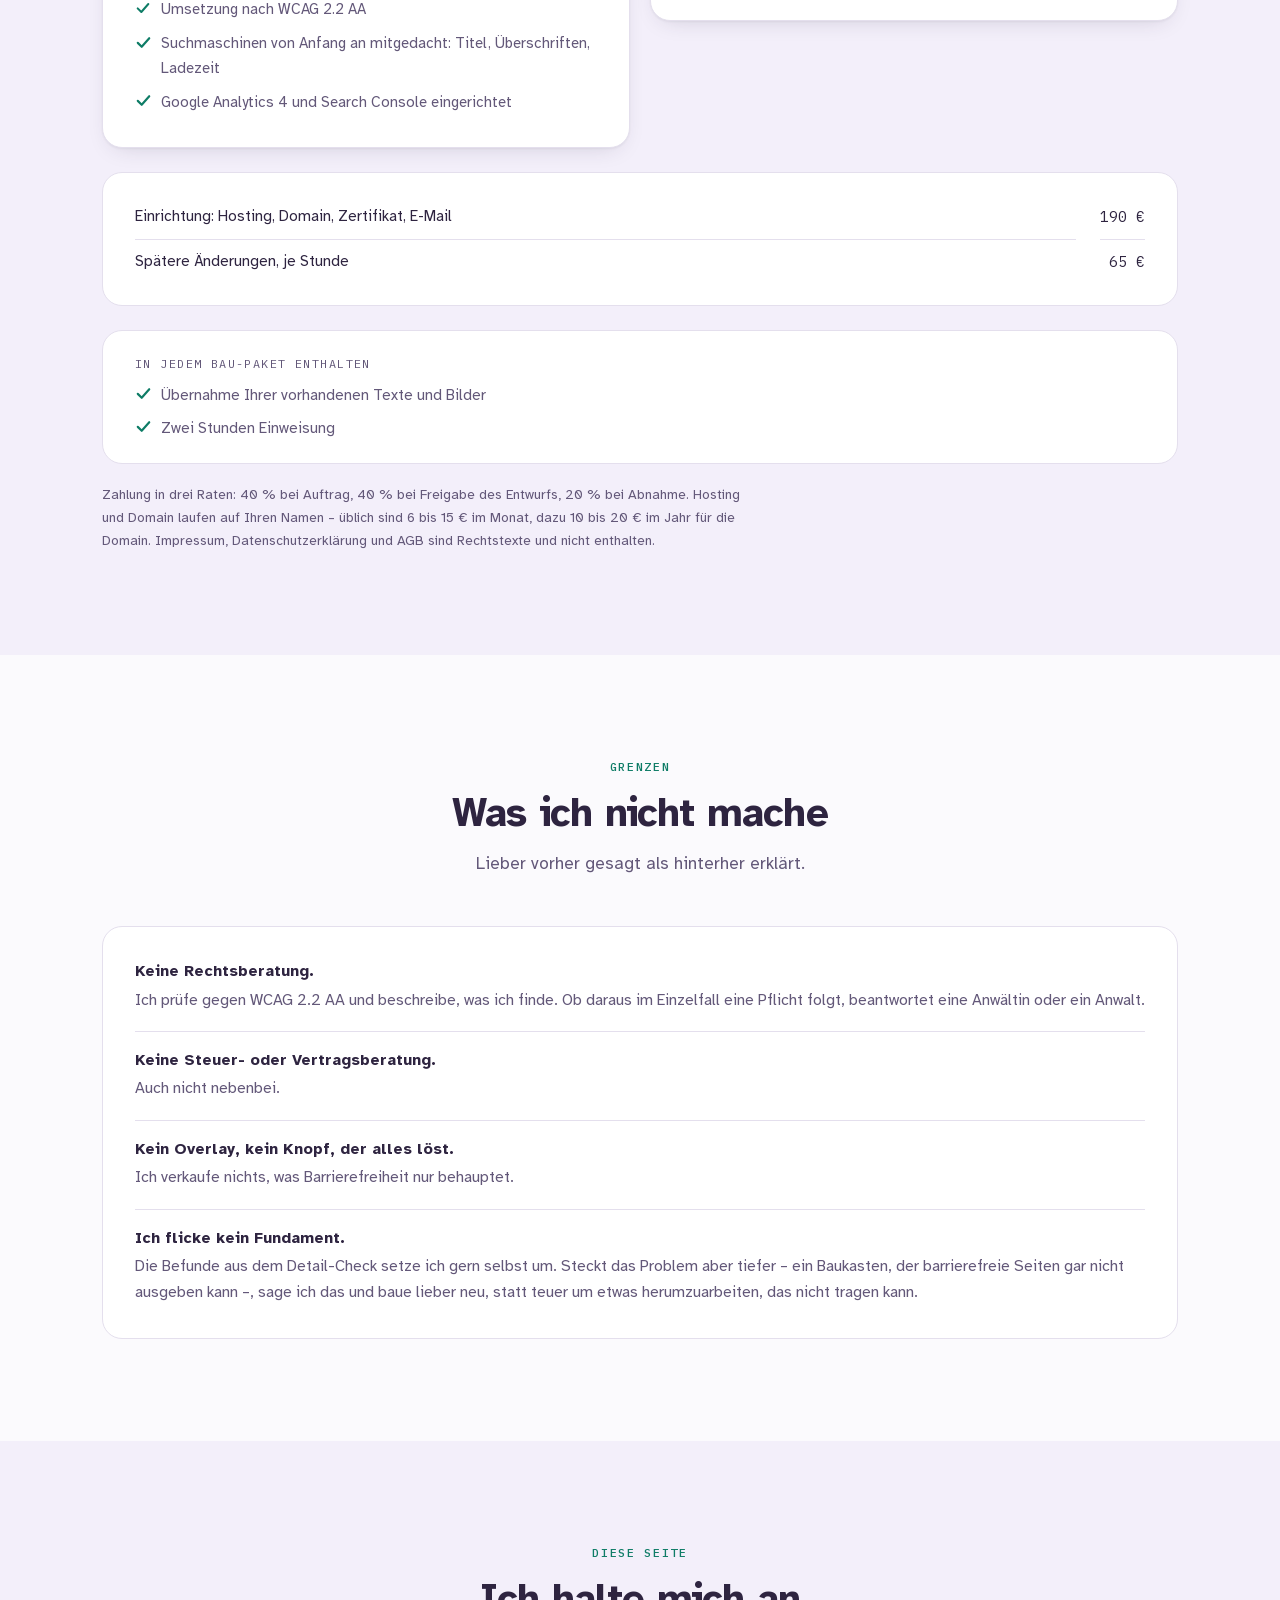
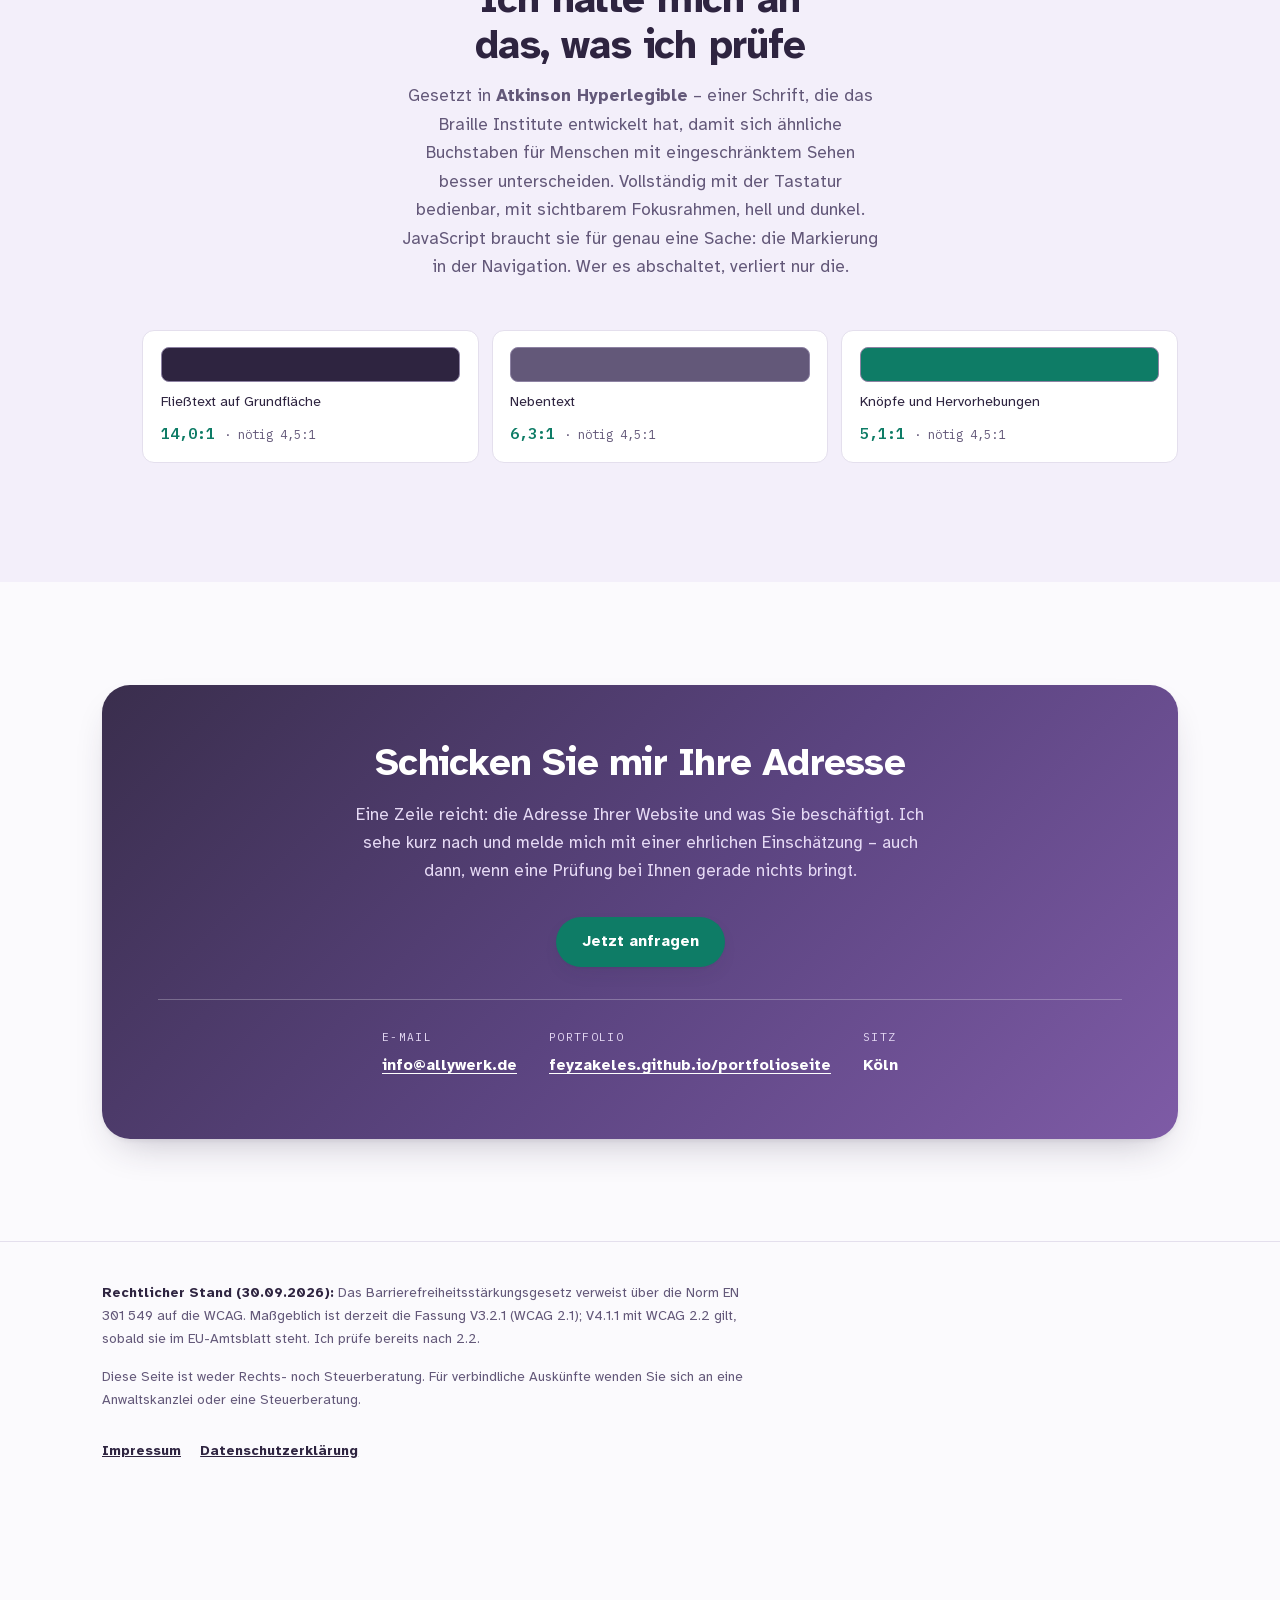
==== commit 0e22ef77: "Portfolio-Link in den Kontakt-Kasten Dritte Zeile neben E-Mail und Sitz: https://feyzakeles.github.i" ====
--- a/index.html
+++ b/index.html
@@ -421,6 +421,7 @@
         <a class="knopf knopf--voll" href="mailto:info@allywerk.de?subject=Anfrage%20%C3%BCber%20allywerk.de">Jetzt anfragen</a>
         <ul class="kontaktliste">
           <li><span>E-Mail</span><b><a href="mailto:info@allywerk.de">info@allywerk.de</a></b></li>
+          <li><span>Portfolio</span><b><a href="https://feyzakeles.github.io/portfolioseite/">feyzakeles.github.io/portfolioseite</a></b></li>
           <li><span>Sitz</span><b>Köln</b></li>
         </ul>
       </div>
